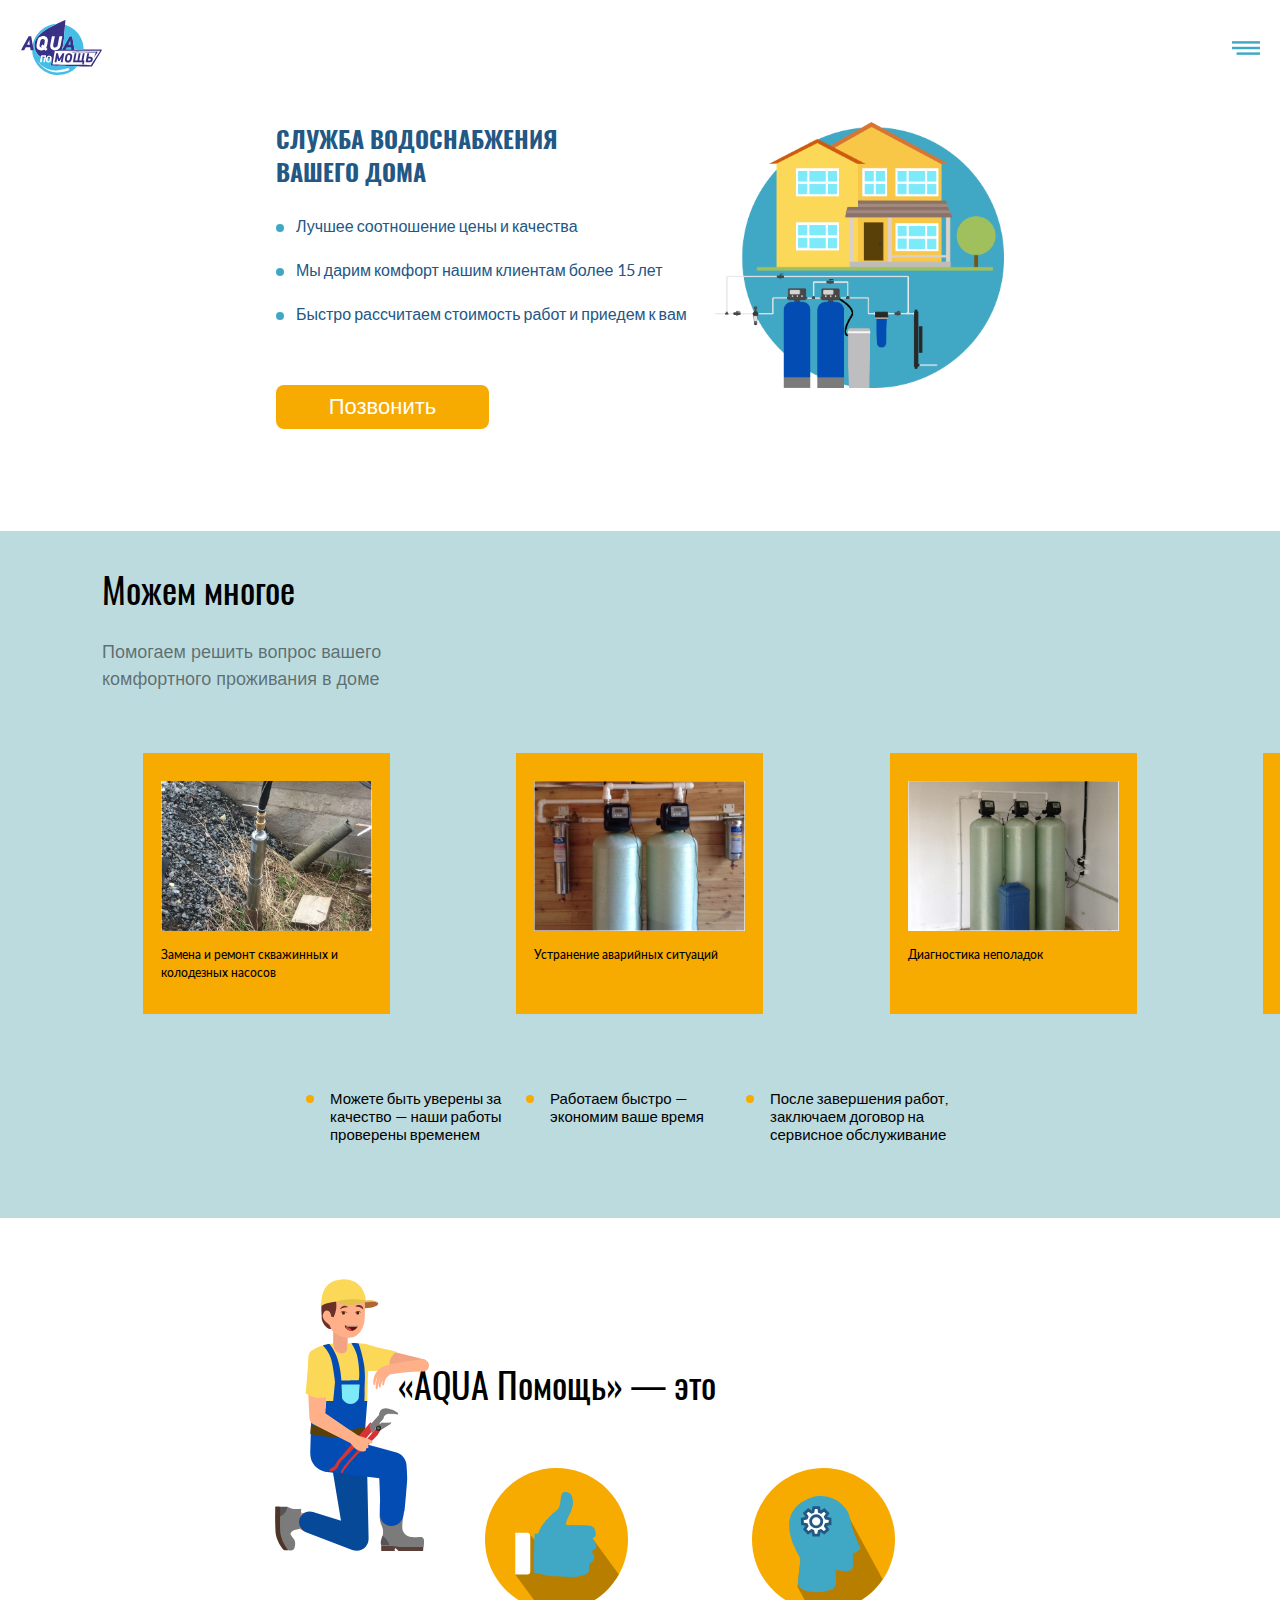
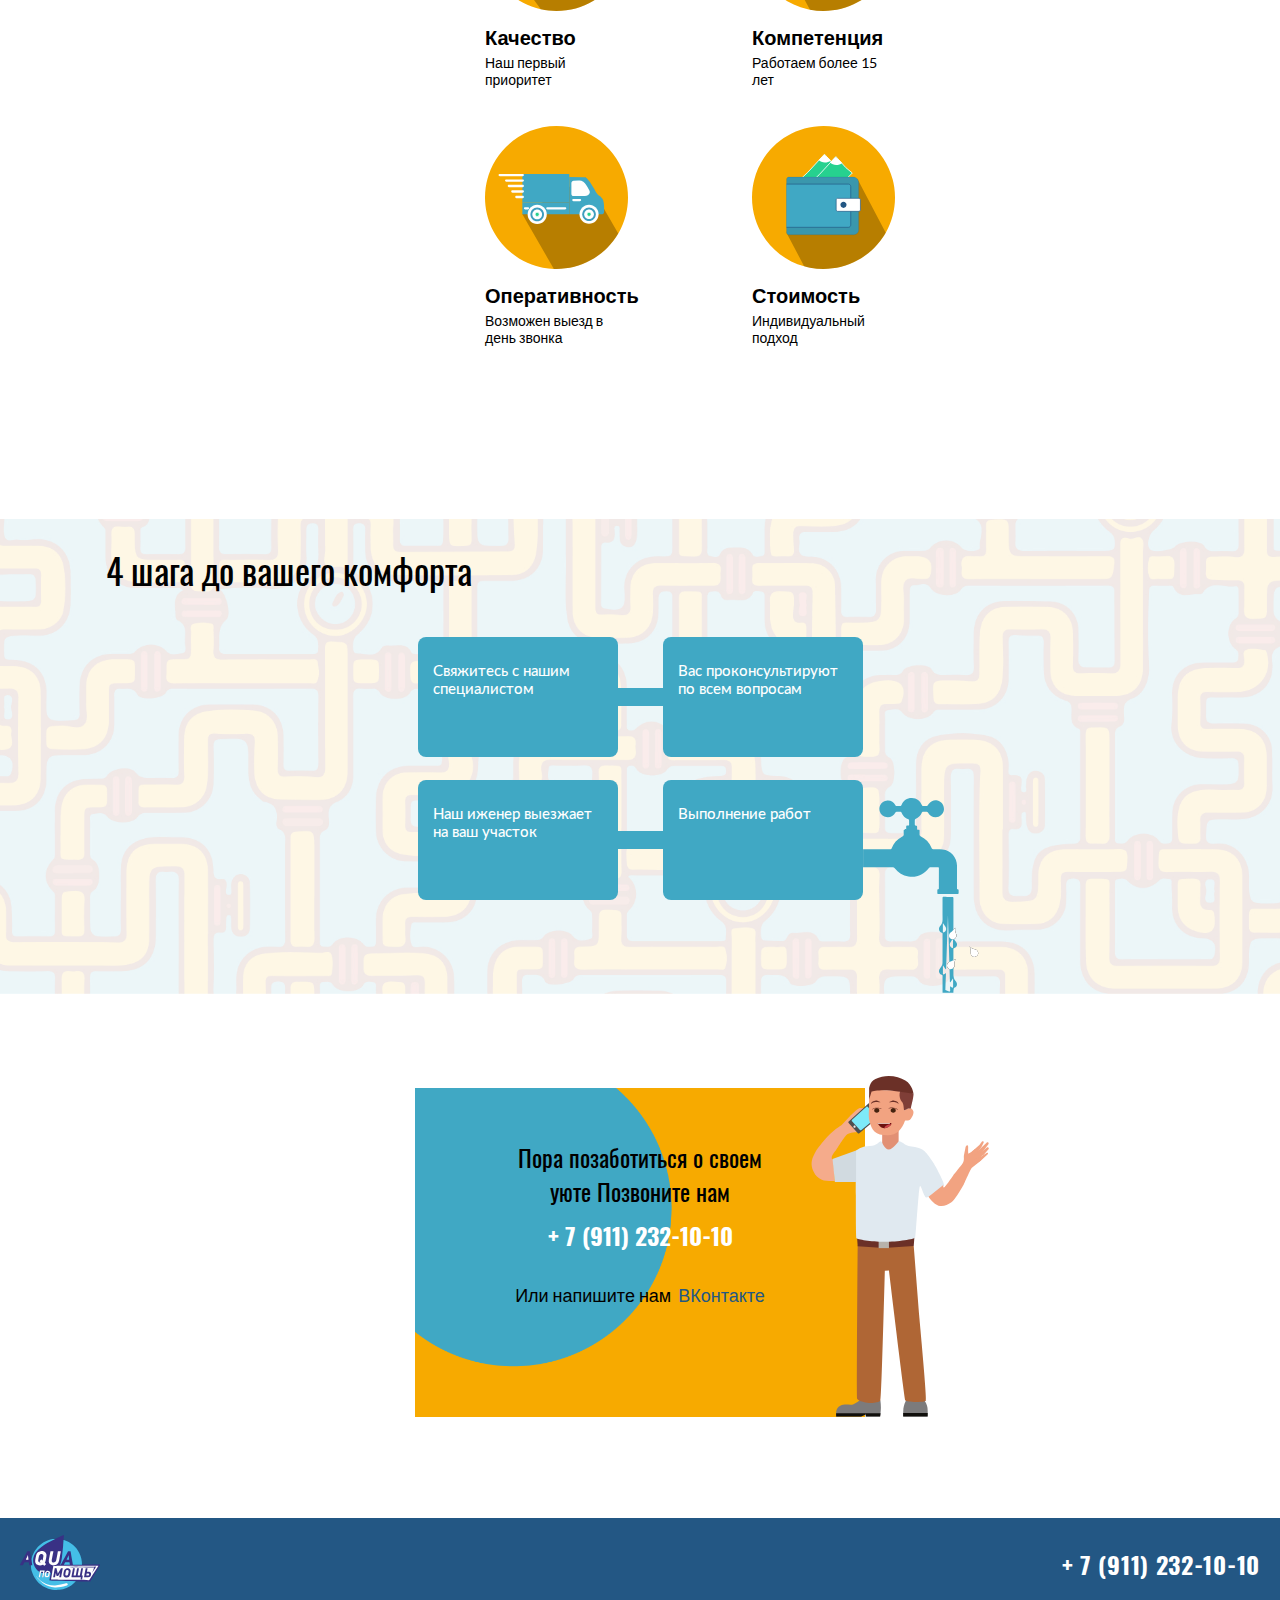
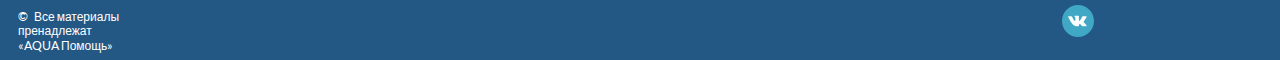
==== index.html @ fd202c30 "fix hover effects, fix js" ====
<!DOCTYPE html>
<html lang="ru">
  <head>
    <meta charset="UTF-8"/>
    <meta content="" name="description"/>
    <meta content="" name="keywords"/>
    <meta http-equiv="X-UA-Compatible" content="ie=edge"/>
    <meta content="telephone=no" name="format-detection"/>
    <meta name="HandheldFriendly" content="true"/>
    <meta name="viewport" content="width=device-width, initial-scale=1.0"/>
    <title>Главная</title>
    <link rel="stylesheet" href="./css/style.min.css"/>
    <link rel="icon" type="image/x-icon" href="favicon.ico"/>
  </head>
  <body class="page">
    <div class="page__wrapper">
      <header class="header">
        <nav class="header_wrapper"><a class="header_phone" href="tel:89112321010">+ 7 (911) 232-10-10</a><img class="header_logo" src="./img/header/logo.svg"/>
          <div class="header_menu js-open-menu"></div>
          <ul class="header_menu_list js-menu-list">
            <li class="header_menu_item"><a href="tel:89112321010">+ 7(911) 232-10-10</a></li>
            <li class="header_menu_item"><a class="js-scroll" href="#advantages">Наши услуги</a></li>
            <li class="header_menu_item"><a class="js-scroll" href="#aquaInfo">Преимущества</a></li>
            <li class="header_menu_item"><a class="js-scroll" href="#algoritm">4 шага до уюта</a></li>
            <li class="header_menu_item vk_sibling"><a class="js-scroll" href="#contacts">Контакты</a></li>
            <li class="header_menu_item"><a href="https://vk.com/id537787785" target="_blank"><img src="./img/header/vk.svg"/></a></li>
          </ul>
        </nav>
      </header>
      <section class="welcome">
        <div class="welcome_wrapper">
          <h1 class="welcome_title">СЛУЖБА ВОДОСНАБЖЕНИЯ вашего ДОМА</h1>
          <ul class="welcome_info_box">
            <li class="welcome_info_item">Лучшее соотношение цены и качества</li>
            <li class="welcome_info_item">Мы дарим комфорт нашим клиентам более 15 лет</li>
            <li class="welcome_info_item">Быстро рассчитаем стоимость работ и приедем к вам</li>
          </ul><img class="welcome_image" src="./img/welcome/kv.png"/><a class="welcome_button" href="tel:89112321010">Позвонить</a>
        </div>
      </section>
      <section class="advantages" id="advantages">
        <div class="advantages_wrapper">
          <h2 class="advantages_title">Можем многое</h2>
          <p class="advantages_title_text">Помогаем решить вопрос вашего комфортного проживания в доме</p>
          <ul class="advantages_slider owl-carousel">
            <li class="advantages_item">
              <div class="advantages_image_box"><img src="./img/advantages/1.jpg"/>
                <p class="advantage_text">Замена и ремонт скважинных и колодезных насосов</p>
              </div>
            </li>
            <li class="advantages_item">
              <div class="advantages_image_box"><img src="./img/advantages/2.jpg"/>
                <p class="advantage_text">Устранение аварийных ситуаций</p>
              </div>
            </li>
            <li class="advantages_item">
              <div class="advantages_image_box"><img src="./img/advantages/3.jpg"/>
                <p class="advantage_text">Диагностика неполадок</p>
              </div>
            </li>
            <li class="advantages_item">
              <div class="advantages_image_box"><img src="./img/advantages/4.jpg"/>
                <p class="advantage_text">Замена насосных станций, гидробаков и мембран</p>
              </div>
            </li>
            <li class="advantages_item">
              <div class="advantages_image_box"><img src="./img/advantages/5.jpg"/>
                <p class="advantage_text">Обслуживание и ремонт фильтрационных систем очистки воды</p>
              </div>
            </li>
            <li class="advantages_item">
              <div class="advantages_image_box"><img src="./img/advantages/6.jpg"/>
                <p class="advantage_text">Замена расходных материалов (картриджей, сменных мешков)</p>
              </div>
            </li>
            <li class="advantages_item">
              <div class="advantages_image_box"><img src="./img/advantages/7.jpg"/>
                <p class="advantage_text">Доставка таблетированной соли и других реагентов</p>
              </div>
            </li>
            <li class="advantages_item">
              <div class="advantages_image_box"><img src="./img/advantages/8.jpg"/>
                <p class="advantage_text">Перезагрузка засыпных фильтров</p>
              </div>
            </li>
            <li class="advantages_item">
              <div class="advantages_image_box"><img src="./img/advantages/9.jpg"/>
                <p class="advantage_text">Разработка, проектирование и монтаж систем водоочистки</p>
              </div>
            </li>
            <li class="advantages_item">
              <div class="advantages_image_box"><img src="./img/advantages/10.jpg"/>
                <p class="advantage_text">Установка и обслуживание бытовых водоочистителей</p>
              </div>
            </li>
            <li class="advantages_item">
              <div class="advantages_image_box"><img src="./img/advantages/11.jpg"/>
                <p class="advantage_text">Анализ воды</p>
              </div>
            </li>
            <li class="advantages_item">
              <div class="advantages_image_box"><img src="./img/advantages/12.jpg"/>
                <p class="advantage_text">Обслуживание системы обратного осмоса (замена мембран)</p>
              </div>
            </li>
            <li class="advantages_item">
              <div class="advantages_image_box"><img src="./img/advantages/13.jpg"/>
                <p class="advantage_text">Профессиональная чистка емкостей для воды</p>
              </div>
            </li>
          </ul>
          <ul class="advantages_bottom_content">
            <li class="advantages_bottom_item">Можете быть уверены за качество&nbsp;— наши работы проверены временем</li>
            <li class="advantages_bottom_item">Работаем быстро — экономим ваше время</li>
            <li class="advantages_bottom_item">После завершения работ, заключаем договор на сервисное обслуживание</li>
          </ul>
        </div>
      </section>
      <section class="aquaInfo" id="aquaInfo">
        <div class="aquaInfo_wrapper">
          <h2 class="auqaInfo_title">«AQUA Помощь» — это</h2>
          <ul class="aquaInfo_list">
            <li class="aquaInfo_list_item"><img src="./img/aquaInfo/1.svg"/>
              <p class="auqaInfo_item_title">Качество</p>
              <p class="auqaInfo_item_text">Наш первый приоритет</p>
            </li>
            <li class="aquaInfo_list_item"><img src="./img/aquaInfo/2.svg"/>
              <p class="auqaInfo_item_title">Компетенция</p>
              <p class="auqaInfo_item_text">Работаем более 15 лет</p>
            </li>
            <li class="aquaInfo_list_item"><img src="./img/aquaInfo/3.svg"/>
              <p class="auqaInfo_item_title">Оперативность</p>
              <p class="auqaInfo_item_text">Возможен выезд в день звонка</p>
            </li>
            <li class="aquaInfo_list_item"><img src="./img/aquaInfo/4.svg"/>
              <p class="auqaInfo_item_title">Стоимость</p>
              <p class="auqaInfo_item_text">Индивидуальный подход</p>
            </li>
          </ul>
        </div>
      </section>
      <section class="algoritm" id="algoritm">
        <div class="algoritm_wrapper">
          <h2 class="algoritm_title">4 шага до вашего комфорта</h2>
          <ul class="algoritm_list owl-carousel">
            <li class="algoritm_item">
              <p>Свяжитесь с нашим специалистом</p>
            </li>
            <li class="algoritm_item">
              <p>Вас проконсультируют по всем вопросам</p>
            </li>
            <li class="algoritm_item">
              <p>Наш иженер выезжает на ваш участок</p>
            </li>
            <li class="algoritm_item">
              <p>Выполнение работ</p>
            </li>
          </ul>
        </div>
      </section>
      <section class="contacts" id="contacts">
        <div class="contacts_wrapper">
          <h2 class="contacts_title">Пора позаботиться о своем уюте Позвоните нам</h2><img class="contacts_human" src="./img/contacts/human.svg"/><a class="contacts_phone" href="tel:89112321010">+ 7 (911) 232-10-10</a>
          <p class="contacts_text">Или напишите нам<a class="contacts_vk_link" href="https://vk.com/id537787785" target="_blank">ВКонтакте</a></p>
        </div>
      </section>
      <footer class="footer">
        <div class="footer_wrapper">
          <div class="footer_left_box"><img class="footer_logo" src="./img/header/logo.svg"/><a class="footer_phone" href="tel:89112321010">+ 7 (911) 232-10-10</a>
            <p class="footer_copyright">Все материалы пренадлежат <br/> «AQUA Помощь»</p>
          </div>
          <div class="footer_right_box"><a class="footer_vk_link" href="https://vk.com/id537787785" target="_blank"></a></div>
        </div>
      </footer>
    </div>
    <div class="beforeBodyEnd" style="display: none">
      <script src="./js/app.min.js"></script>
    </div>
  </body>
</html>
---- css/style.min.css ----
@charset "UTF-8";
/*! normalize-scss | MIT/GPLv2 License | bit.ly/normalize-scss */
@-webkit-keyframes fadeOut{0%{opacity:1}to{opacity:0}}@keyframes fadeOut{0%{opacity:1}to{opacity:0}}html{line-height:1.15;-ms-text-size-adjust:100%;-webkit-text-size-adjust:100%;height:100%;-webkit-box-sizing:border-box;box-sizing:border-box;font-size:10px}body{margin:0}article,aside,details,figcaption,figure,footer,header,main,menu,nav,section{display:block}h1{font-size:2em}figure{margin:1em 40px}hr{-webkit-box-sizing:content-box;box-sizing:content-box;height:0;overflow:visible}code,kbd,pre,samp{font-family:monospace,monospace;font-size:1em}a,mark{color:#000}a{-webkit-text-decoration-skip:objects;font:inherit;border:0;outline:0;-webkit-transition:.3s;-o-transition:.3s;transition:.3s;background-color:transparent}abbr[title]{border-bottom:none;-webkit-text-decoration:underline dotted;text-decoration:underline dotted}b,strong{font-weight:bolder}dfn{font-style:italic}mark{background-color:#ff0}small{font-size:80%}sub,sup{font-size:75%;line-height:0;position:relative;vertical-align:baseline}sub{bottom:-.25em}sup{top:-.5em}audio,canvas,video{display:inline-block}audio:not([controls]){display:none;height:0}img{border-style:none;max-width:100%;height:auto}svg:not(:root){overflow:hidden}button{line-height:1.15}input,optgroup,select,textarea{font-family:sans-serif;font-size:100%;line-height:1.15;margin:0}button,input{overflow:visible}button,select{text-transform:none}[type=reset],[type=submit],button,html [type=button]{-webkit-appearance:button}[type=button]::-moz-focus-inner,[type=reset]::-moz-focus-inner,[type=submit]::-moz-focus-inner,button::-moz-focus-inner{border-style:none;padding:0}[type=button]:-moz-focusring,[type=reset]:-moz-focusring,[type=submit]:-moz-focusring,button:-moz-focusring{outline:1px dotted ButtonText}[type=checkbox],[type=radio]{-webkit-box-sizing:border-box;box-sizing:border-box;padding:0}[type=number]::-webkit-inner-spin-button,[type=number]::-webkit-outer-spin-button{height:auto}[type=search]{-webkit-appearance:textfield;outline-offset:-2px}[type=search]::-webkit-search-cancel-button,[type=search]::-webkit-search-decoration{-webkit-appearance:none}::-webkit-file-upload-button{-webkit-appearance:button;font:inherit}fieldset{padding:.35em .75em .625em}legend{-webkit-box-sizing:border-box;box-sizing:border-box;display:table;max-width:100%;padding:0;color:inherit;white-space:normal}progress{display:inline-block;vertical-align:baseline}textarea{overflow:auto}summary{display:list-item}.owl-carousel .owl-dots.disabled,.owl-carousel .owl-nav.disabled,[hidden],input[type=checkbox],input[type=radio],template{display:none}@font-face{font-family:'lato-reg';src:url(../fonts/lato-regular.woff2) format("woff2");font-weight:400;font-style:normal}@font-face{font-family:'oswald-bold';src:url(../fonts/Oswald-Bold.woff) format("woff");font-weight:400;font-style:normal}@font-face{font-family:'oswald-reg';src:url(../fonts/Oswald-Regular.woff) format("woff");font-weight:400;font-style:normal}@font-face{font-family:'Lato-Medium';src:url(../fonts/Lato-Medium.woff) format("woff");font-weight:600;font-style:normal}*,::after,::before{-webkit-box-sizing:inherit;box-sizing:inherit}.page{height:100%;margin:0;padding:0;font-family:"Open Sans",Helvetica,Arial,sans-serif;font-size:14px;line-height:1.2;-webkit-font-smoothing:antialiased;-moz-osx-font-smoothing:grayscale}.page__wrapper{min-height:100vh;overflow-x:hidden;min-width:320px}li,ul{list-style:none}button,h1,h2,h3,h4,h5,h6,li,p,ul{margin:0;padding:0}button{font:inherit;color:#000;border:0;outline:0;cursor:pointer;background:0 0;-webkit-transition:.3s;-o-transition:.3s;transition:.3s}input[type=checkbox]+i{display:inline-block;vertical-align:top;position:relative;width:21px;height:20px;background-color:#000}input[type=checkbox]:checked+i::after{content:"";display:block;width:9px;height:6px;position:absolute;top:6px;left:6px;border-left:2px solid #fff;border-bottom:2px solid #fff;-webkit-transform:rotate(-45deg);-ms-transform:rotate(-45deg);transform:rotate(-45deg)}input[type=radio]+i{display:inline-block;vertical-align:top;position:relative;width:21px;height:21px;background-color:#fff;-webkit-border-radius:50%;border-radius:50%}input[type=radio]:checked+i::after{content:"";display:block;width:9px;height:9px;position:absolute;top:6px;left:6px;background-color:#000;-webkit-border-radius:50%;border-radius:50%}.owl-carousel,.owl-carousel .owl-item{-webkit-tap-highlight-color:transparent;position:relative}.owl-carousel{display:none;width:100%;z-index:1}.owl-carousel .owl-stage{position:relative;-ms-touch-action:pan-Y;touch-action:manipulation;-moz-backface-visibility:hidden}.owl-carousel .owl-stage:after{content:".";display:block;clear:both;visibility:hidden;line-height:0;height:0}.owl-carousel .owl-stage-outer{position:relative;overflow:hidden;-webkit-transform:translate3d(0,0,0)}.owl-carousel .owl-item,.owl-carousel .owl-wrapper{-moz-backface-visibility:hidden;-ms-backface-visibility:hidden;-webkit-transform:translate3d(0,0,0);-moz-transform:translate3d(0,0,0);-ms-transform:translate3d(0,0,0)}.owl-carousel .owl-wrapper{-webkit-backface-visibility:hidden}.owl-carousel .owl-item{min-height:1px;float:left;-webkit-backface-visibility:hidden;-webkit-touch-callout:none}.owl-carousel .owl-item img{display:block;width:100%}.no-js .owl-carousel,.owl-carousel.owl-loaded{display:block}.owl-carousel .owl-dot,.owl-carousel .owl-nav .owl-next,.owl-carousel .owl-nav .owl-prev{cursor:pointer;-webkit-user-select:none;-moz-user-select:none;-ms-user-select:none;user-select:none}.owl-carousel .owl-nav button.owl-next,.owl-carousel .owl-nav button.owl-prev,.owl-carousel button.owl-dot{background:0 0;color:inherit;border:0;padding:0!important;font:inherit}.owl-carousel.owl-loading{opacity:0;display:block}.owl-carousel.owl-hidden{opacity:0}.owl-carousel.owl-refresh .owl-item{visibility:hidden}.owl-carousel.owl-drag .owl-item{-ms-touch-action:pan-y;touch-action:pan-y;-webkit-user-select:none;-moz-user-select:none;-ms-user-select:none;user-select:none}.owl-carousel.owl-grab{cursor:move;cursor:-webkit-grab;cursor:grab}.owl-carousel.owl-rtl{direction:rtl}.owl-carousel.owl-rtl .owl-item{float:right}.owl-carousel .animated{-webkit-animation-duration:1s;animation-duration:1s;-webkit-animation-fill-mode:both;animation-fill-mode:both}.owl-carousel .owl-animated-in{z-index:0}.owl-carousel .owl-animated-out{z-index:1}.owl-carousel .fadeOut{-webkit-animation-name:fadeOut;animation-name:fadeOut}.owl-height{-webkit-transition:height .5s ease-in-out;-o-transition:height .5s ease-in-out;transition:height .5s ease-in-out}.owl-carousel .owl-item .owl-lazy{opacity:0;-webkit-transition:opacity .4s ease;-o-transition:opacity .4s ease;transition:opacity .4s ease}.owl-carousel .owl-item .owl-lazy:not([src]),.owl-carousel .owl-item .owl-lazy[src^=""]{max-height:0}.owl-carousel .owl-item img.owl-lazy{-webkit-transform-style:preserve-3d;transform-style:preserve-3d}.owl-carousel .owl-video-wrapper{position:relative;height:100%;background:#000}.owl-carousel .owl-video-play-icon{position:absolute;height:80px;width:80px;left:50%;top:50%;margin-left:-40px;margin-top:-40px;background:url(owl.video.play.png) no-repeat;cursor:pointer;z-index:1;-webkit-backface-visibility:hidden;-webkit-transition:-webkit-transform .1s ease;-o-transition:transform .1s ease;transition:transform .1s ease;transition:transform .1s ease,-webkit-transform .1s ease}.owl-carousel .owl-video-play-icon:hover{-ms-transform:scale(1.3,1.3);-webkit-transform:scale(1.3,1.3);transform:scale(1.3,1.3)}.owl-carousel .owl-video-playing .owl-video-play-icon,.owl-carousel .owl-video-playing .owl-video-tn{display:none}.owl-carousel .owl-video-tn{opacity:0;height:100%;background-position:center center;background-repeat:no-repeat;-webkit-background-size:contain;background-size:contain;-webkit-transition:opacity .4s ease;-o-transition:opacity .4s ease;transition:opacity .4s ease}.owl-carousel .owl-video-frame{position:relative;z-index:1;height:100%;width:100%}.container{display:block;position:relative;margin:0 auto;width:320px}@media (min-width:375px){.container{width:375px}}@media (min-width:768px){.container{width:768px}}@media (min-width:1260px){.container{width:1260px}}.advantages{display:block;padding-top:41px;margin-bottom:120px}@media (min-width:768px){.advantages{background:#bcdbdf;margin-bottom:0}}@media (min-width:1366px){.advantages{height:1301px;margin-bottom:200px}}@media (min-width:1920px){.advantages{height:1960px;margin-bottom:390px}}@media (min-width:768px){.advantages_slider{margin-bottom:60px}}@media (min-width:1366px){.advantages_slider{display:-webkit-box!important;display:-webkit-flex!important;display:-ms-flexbox!important;display:flex!important;-webkit-box-orient:horizontal;-webkit-box-direction:normal;-webkit-flex-flow:row wrap;-ms-flex-flow:row wrap;flex-flow:row wrap;-webkit-box-pack:start;-webkit-justify-content:flex-start;-ms-flex-pack:start;justify-content:flex-start;-webkit-box-align:start;-webkit-align-items:flex-start;-ms-flex-align:start;align-items:flex-start;width:881px;margin-left:auto;margin-top:-270px}}@media (min-width:1920px){.advantages_slider{width:1262px;margin-top:-370px}}.advantages_wrapper{width:100%;margin:0 auto;position:relative}@media (min-width:768px){.advantages_wrapper{width:100%}}@media (min-width:1366px){.advantages_wrapper{width:1287px}}@media (min-width:1920px){.advantages_wrapper{width:1776px}}.advantages_title{display:block;width:280px;font-size:22px;line-height:33px;font-family:"oswald-reg",Helvetica,Arial,sans-serif;font-weight:400;margin:0 auto 34px}@media (min-width:768px){.advantages_title{font-size:36px;margin-right:auto;margin-left:102px}}@media (min-width:1366px){.advantages_title{margin-left:40px;font-size:36px;line-height:53px;margin-bottom:15px}}@media (min-width:1920px){.advantages_title{font-size:64px;line-height:95px;width:auto;margin-bottom:19px}}.advantages_title_text{display:none}@media (min-width:768px){.advantages_title_text{display:block;color:rgba(0,0,0,.5);width:295px;margin-left:102px;font-size:18px;line-height:27px;margin-bottom:60px}}@media (min-width:1366px){.advantages_title_text{margin-left:40px}}@media (min-width:1920px){.advantages_title_text{font-size:24px;line-height:34px}}.advantages_item{width:247px;height:261px;-webkit-box-sizing:border-box;box-sizing:border-box;margin:0 auto;background:#f7aa00}@media (min-width:1366px){.advantages_item{margin-bottom:60px}}@media (min-width:1920px){.advantages_item{width:372px;height:392px;margin-bottom:90px}}.advantages_image_box{padding-left:18px;padding-right:18px;padding-top:28px}.advantages_image_box img{display:block;width:211px;height:150px;margin:0 auto 15px}@media (min-width:1920px){.advantages_image_box{padding:41px 27px}.advantages_image_box img{width:317px;height:226px}}.advantage_text{font-family:"Lato-Medium",Helvetica,Arial,sans-serif;font-weight:500;font-size:12px;line-height:18px}@media (min-width:1366px){.advantage_text{font-size:15px}}@media (min-width:1920px){.advantage_text{font-size:20px;line-height:28px}}.advantages_bottom_content{display:none}@media (min-width:768px){.advantages_bottom_content{display:-webkit-box;display:-webkit-flex;display:-ms-flexbox;display:flex;-webkit-box-align:start;-webkit-align-items:flex-start;-ms-flex-align:start;align-items:flex-start;-webkit-box-pack:center;-webkit-justify-content:center;-ms-flex-pack:center;justify-content:center;width:640px;margin:0 auto;padding-bottom:74px}}@media (min-width:1366px){.advantages_bottom_content{-webkit-box-orient:vertical;-webkit-box-direction:normal;-webkit-flex-direction:column;-ms-flex-direction:column;flex-direction:column;-webkit-box-align:start;-webkit-align-items:flex-start;-ms-flex-align:start;align-items:flex-start;position:absolute;top:261px;left:66px;width:300px}}@media (min-width:1920px){.advantages_bottom_content{top:397px}}@media (min-width:768px){.advantages_bottom_item{width:180px;margin-right:40px;font-family:"lato-reg",Helvetica,Arial,sans-serif;font-size:15px;position:relative}.advantages_bottom_item:last-child{margin-right:0}.advantages_bottom_item:before{content:'';position:absolute;left:-24px;top:5px;width:8px;height:8px;background:#f7aa00;-webkit-border-radius:50%;border-radius:50%}}@media (min-width:1366px){.advantages_bottom_item{font-size:18px;line-height:27px;width:100%;margin-bottom:70px}}@media (min-width:1920px){.advantages_bottom_item{font-size:24px;line-height:28px}.advantages_bottom_item:before{width:12px;height:12px;margin-right:20px}}.aquaInfo{display:block}.aquaInfo_wrapper{width:280px;margin:0 auto;position:relative;padding-bottom:61px}@media (min-width:768px){.aquaInfo_wrapper{width:768px;padding-top:139px}}@media (min-width:1366px){.aquaInfo_wrapper{width:100%;margin:0 auto;display:-webkit-box;display:-webkit-flex;display:-ms-flexbox;display:flex;-webkit-box-orient:vertical;-webkit-box-direction:normal;-webkit-flex-direction:column;-ms-flex-direction:column;flex-direction:column;-webkit-box-align:start;-webkit-align-items:flex-start;-ms-flex-align:start;align-items:flex-start;padding-bottom:129px}}.auqaInfo_title{font-family:"oswald-reg",Helvetica,Arial,sans-serif;font-size:22px;line-height:33px;font-weight:400;position:relative;padding-left:69px;margin-bottom:140px}.auqaInfo_title:after{content:'';position:absolute;left:0;top:-49px;width:95px;height:167px;background:url(../img/header/dude.svg) no-repeat center;-webkit-background-size:contain;background-size:contain;-webkit-transform:rotateY(180deg);transform:rotateY(180deg)}@media (min-width:768px){.auqaInfo_title{font-size:36px;line-height:53px;padding-left:142px;margin-bottom:58px}.auqaInfo_title:after{width:155px;height:273px;left:19px;top:-78px}}@media (min-width:1366px){.auqaInfo_title{padding-left:219px}.auqaInfo_title:after{width:224px;height:396px;left:32px;top:-119px}}@media (min-width:1920px){.auqaInfo_title{font-size:64px;line-height:95px;padding-left:368px}.auqaInfo_title:after{width:388px;height:685px;left:40px;top:-207px}}.aquaInfo_list{display:-webkit-box;display:-webkit-flex;display:-ms-flexbox;display:flex;-webkit-box-orient:horizontal;-webkit-box-direction:normal;-webkit-flex-direction:row;-ms-flex-direction:row;flex-direction:row;-webkit-flex-wrap:wrap;-ms-flex-wrap:wrap;flex-wrap:wrap;-webkit-box-pack:justify;-webkit-justify-content:space-between;-ms-flex-pack:justify;justify-content:space-between;width:224px;margin:0 auto}@media (min-width:768px){.aquaInfo_list{width:410px;margin-left:229px;margin-bottom:111px}}@media (min-width:1366px){.aquaInfo_list{width:907px;margin-left:400px;margin-right:auto;margin-bottom:0}}@media (min-width:1920px){.aquaInfo_list{width:1302px;margin-left:532px;-webkit-box-pack:start;-webkit-justify-content:flex-start;-ms-flex-pack:start;justify-content:flex-start}}.aquaInfo_list_item{width:91px;text-align:left}.aquaInfo_list_item:first-child{margin-bottom:37px}.aquaInfo_list_item img{margin-bottom:6px;width:100%}@media (min-width:768px){.aquaInfo_list_item{width:143px}.aquaInfo_list_item:first-child{margin-right:117px}}@media (min-width:1366px){.aquaInfo_list_item{display:-webkit-box;display:-webkit-flex;display:-ms-flexbox;display:flex;-webkit-box-orient:vertical;-webkit-box-direction:normal;-webkit-flex-direction:column;-ms-flex-direction:column;flex-direction:column;-webkit-box-align:center;-webkit-align-items:center;-ms-flex-align:center;align-items:center;text-align:center}.aquaInfo_list_item:first-child{margin-right:0}}@media (min-width:1920px){.aquaInfo_list_item{width:208px;margin-right:144px}.aquaInfo_list_item:first-child{margin-right:144px}.aquaInfo_list_item:last-child{margin-right:0}.aquaInfo_list_item img{width:204px;margin-bottom:41px}}.auqaInfo_item_title{font-family:"lato-reg",Helvetica,Arial,sans-serif;font-weight:700;font-size:14px;line-height:34px}@media (min-width:768px){.auqaInfo_item_title{font-size:20px}}@media (min-width:1366px){.auqaInfo_item_title{font-size:22px;line-height:34px}}@media (min-width:1920px){.auqaInfo_item_title{font-size:36px;line-height:34px;margin-bottom:24px}}.auqaInfo_item_text{font-family:"lato-reg",Helvetica,Arial,sans-serif;font-size:12px;line-height:18px;font-weight:400}@media (min-width:768px){.auqaInfo_item_text{font-size:14px;line-height:17px}}@media (min-width:1366px){.auqaInfo_item_text{font-size:18px;line-height:27px}}@media (min-width:1920px){.auqaInfo_item_text{font-size:24px;line-height:34px}}.algoritm{display:block;background:url(../img/algoritm/bg.jpg) no-repeat center;-webkit-background-size:cover;background-size:cover}.algoritm_wrapper{width:100%;margin:0 auto;padding-bottom:72px}@media (min-width:768px){.algoritm_wrapper{padding-bottom:94px}}@media (min-width:1366px){.algoritm_wrapper{padding-bottom:171px;padding-top:49px}}@media (min-width:1920px){.algoritm_wrapper{padding-top:28px;padding-bottom:200px}}.algoritm_title{width:280px;font-family:"oswald-reg",Helvetica,Arial,sans-serif;font-weight:400;font-size:22px;line-height:33px;padding-top:10px;margin:0 auto 37px}@media (min-width:768px){.algoritm_title{margin-left:106px;font-size:36px;line-height:53px;width:auto;padding-top:24px;margin-bottom:41px}}@media (min-width:1366px){.algoritm_title{margin-left:42px;font-size:36px;line-height:53px;margin-bottom:65px}}@media (min-width:1920px){.algoritm_title{font-size:64px;line-height:95px;padding-top:0;margin-bottom:153px;margin-left:78px}}@media (min-width:768px){.algoritm_list{display:-webkit-box!important;display:-webkit-flex!important;display:-ms-flexbox!important;display:flex!important;-webkit-box-orient:horizontal;-webkit-box-direction:normal;-webkit-flex-flow:row wrap;-ms-flex-flow:row wrap;flex-flow:row wrap;-webkit-box-pack:center;-webkit-justify-content:center;-ms-flex-pack:center;justify-content:center;width:480px;margin:0 auto}}@media (min-width:1366px){.algoritm_list{width:1266px;-webkit-box-pack:start;-webkit-justify-content:flex-start;-ms-flex-pack:start;justify-content:flex-start}}@media (min-width:1920px){.algoritm_list{width:1628px;margin-left:78px}}.algoritm_item{width:162px;height:94px;background:#40a8c4;-webkit-border-radius:8px;border-radius:8px}.algoritm_item p{color:#fff;font-size:12px;line-height:18px;font-family:"Lato-Medium",Helvetica,Arial,sans-serif;padding:26px 15px 0}@media (min-width:768px){.algoritm_item{width:200px;height:120px;margin-right:45px;margin-bottom:23px;position:relative}.algoritm_item:first-child:before{content:'';position:absolute;width:50px;height:18px;background:#40a8c4;right:-50px;top:50%;-webkit-transform:translateY(-50%);-ms-transform:translateY(-50%);transform:translateY(-50%)}.algoritm_item:nth-child(3){margin-bottom:0}.algoritm_item:nth-child(3):before{content:'';position:absolute;width:50px;height:18px;background:#40a8c4;right:-50px;top:50%;-webkit-transform:translateY(-50%);-ms-transform:translateY(-50%);transform:translateY(-50%)}.algoritm_item:last-child{margin-right:0;margin-bottom:0}.algoritm_item:last-child:after{content:'';position:absolute;width:116px;height:196px;right:-116px;top:96%;-webkit-transform:translateY(-50%);-ms-transform:translateY(-50%);transform:translateY(-50%);background:url(../img/algoritm/krane.svg) no-repeat center;-webkit-background-size:contain;background-size:contain}.algoritm_item:nth-child(2){margin-right:0}.algoritm_item p{font-size:15px}}@media (min-width:1366px){.algoritm_item{width:220px;height:154px;display:-webkit-box;display:-webkit-flex;display:-ms-flexbox;display:flex;-webkit-box-align:center;-webkit-align-items:center;-ms-flex-align:center;align-items:center;-webkit-box-pack:center;-webkit-justify-content:center;-ms-flex-pack:center;justify-content:center;margin-right:90px}.algoritm_item p{font-size:18px;line-height:19px;padding-top:0}}@media (min-width:1920px){.algoritm_item{font-size:20px;line-height:24px}}@media (min-width:1366px){.algoritm_list .algoritm_item{margin-right:90px;margin-bottom:0}.algoritm_list .algoritm_item:not(:last-child):before{width:90px;right:-90px;content:'';position:absolute;height:18px;background:#40a8c4;top:50%;-webkit-transform:translateY(-50%);-ms-transform:translateY(-50%);transform:translateY(-50%)}.algoritm_list .algoritm_item:after{top:72%}}@media (min-width:1920px){.algoritm_list .algoritm_item{margin-right:180px;width:271px;height:154px}.algoritm_list .algoritm_item:last-child{margin-right:0}.algoritm_list .algoritm_item:not(:last-child):before{width:184px;left:270px}}.contacts{display:block;padding:23px 11px 35px;background:#fff}@media (min-width:768px){.contacts{padding-top:94px;padding-bottom:101px}}@media (min-width:1366px){.contacts{padding-top:134px;padding-bottom:215px}}.contacts_wrapper{width:297px;height:217px;margin:0 auto;background:url(../img/contacts/bg.png) #f7aa00 no-repeat center;-webkit-background-size:cover;background-size:cover;position:relative}@media (min-width:768px){.contacts_wrapper{width:450px;height:329px;display:-webkit-box;display:-webkit-flex;display:-ms-flexbox;display:flex;-webkit-box-orient:vertical;-webkit-box-direction:normal;-webkit-flex-direction:column;-ms-flex-direction:column;flex-direction:column;-webkit-box-align:center;-webkit-align-items:center;-ms-flex-align:center;align-items:center}}@media (min-width:1366px){.contacts_wrapper{width:822px;height:600px}}.contacts_title{font-size:16px;color:#000;font-family:"oswald-reg",Helvetica,Arial,sans-serif;font-weight:400;text-align:center;width:194px;margin-left:90px;padding-top:16px;margin-bottom:17px}@media (min-width:768px){.contacts_title{font-size:24px;line-height:143.75%;width:290px;padding-top:52px;margin:0 0 8px}}@media (min-width:1366px){.contacts_title{font-size:48px;line-height:69px;width:580px;margin-bottom:24px}}.contacts_human{position:absolute;top:3px;left:17px}@media (min-width:768px){.contacts_human{width:180px;height:345px;left:395px;top:auto;bottom:-2px}}@media (min-width:1366px){.contacts_human{width:258px;height:500px;left:743px;bottom:-6px}}.contacts_phone{display:inline-block;margin-left:109px;font-family:"oswald-bold",Helvetica,Arial,sans-serif;font-size:22px;line-height:33px;text-transform:uppercase;color:#fff;text-decoration:none;margin-bottom:32px}@media (min-width:768px){.contacts_phone{margin-left:0;font-size:24px;line-height:36px}}@media (min-width:1366px){.contacts_phone{font-size:36px;line-height:53px;margin-bottom:82px}}.contacts_text{font-family:"lato-reg",Helvetica,Arial,sans-serif;font-size:12px;line-height:14px;margin-left:109px}@media (min-width:768px){.contacts_text{margin-left:0;font-size:18px;line-height:22px}}@media (min-width:1366px){.contacts_text{font-size:24px;line-height:29px}}.contacts_vk_link{margin-left:7px;color:#235784;text-decoration:none}.header{display:block;padding-top:20px;position:relative}@media (min-width:1366px){.header{padding-top:46px}}@media (min-width:1920px){.header{padding-top:64px}}.header_wrapper{width:100%;padding-left:20px;padding-right:20px;display:-webkit-box;display:-webkit-flex;display:-ms-flexbox;display:flex;-webkit-box-pack:justify;-webkit-justify-content:space-between;-ms-flex-pack:justify;justify-content:space-between;-webkit-box-align:center;-webkit-align-items:center;-ms-flex-align:center;align-items:center;margin:0 auto 47px}@media (min-width:1366px){.header_wrapper{margin-bottom:74px}}@media (min-width:1920px){.header_wrapper{margin-bottom:100px;-webkit-box-align:start;-webkit-align-items:flex-start;-ms-flex-align:start;align-items:flex-start;width:1774px;padding-left:0;padding-right:0}}.header_logo{width:82.5px;height:55px}@media (min-width:1366px){.header_logo{width:213px;height:142px}}@media (min-width:1920px){.header_logo{width:423px;height:290px}}.header_menu{width:28px;height:16px;background:url(../img/header/burger.svg) no-repeat center;cursor:pointer;z-index:1000;-webkit-transition:all .2s ease;-o-transition:all .2s ease;transition:all .2s ease}.header_menu,.header_menu.active,.header_menu_list:after{-webkit-background-size:contain;background-size:contain}.header_menu.active{background:url(../img/header/cross.svg) no-repeat center;width:22px;height:22px}@media (min-width:1366px){.header_menu{width:59px;height:28px;position:fixed;top:50px;right:20px}.header_menu.active{width:34px;height:34px}}@media (min-width:1920px){.header_menu{top:55px;width:80px;height:39px}.header_menu.active{width:44px;height:44px}}.header_menu_list{position:absolute;top:112px;left:0;background:#fff;width:100%;z-index:-10;margin-top:-500px;-webkit-transition:all .3s ease;-o-transition:all .3s ease;transition:all .3s ease;-webkit-box-shadow:0 30px 20px rgba(0,0,0,.2);box-shadow:0 30px 20px rgba(0,0,0,.2);opacity:0}.header_menu_list:after{content:'';position:absolute;right:16px;top:-20px;width:94px;height:167px;background:url(../img/header/dude.svg) no-repeat center}.header_menu_list.active{z-index:50;margin-top:0;opacity:1}@media (min-width:768px){.header_menu_list{text-align:center}}@media (min-width:1366px){.header_menu_list{display:-webkit-box;display:-webkit-flex;display:-ms-flexbox;display:flex;-webkit-box-pack:center;-webkit-justify-content:center;-ms-flex-pack:center;justify-content:center;padding-top:50px}.header_menu_list.active{position:fixed;top:0;left:0}.header_menu_list:after{left:50%;-webkit-transform:translateX(-537%) rotateY(180deg);transform:translateX(-537%) rotateY(180deg);top:4px;right:auto}}@media (min-width:1920px){.header_menu_list.active{padding-bottom:40px}.header_menu_list:after{-webkit-transform:translateX(-686%) rotateY(180deg);transform:translateX(-686%) rotateY(180deg)}}.header_menu_item{padding-left:16px;padding-right:16px;font-family:"oswald-reg",Helvetica,Arial,sans-serif;font-size:22px;line-height:33px;margin-bottom:30px}.header_menu_item:first-child{font-family:"oswald-bold",Helvetica,Arial,sans-serif;text-transform:uppercase;font-size:22px;line-height:33px;margin-bottom:51px;letter-spacing:2px;position:relative}.header_menu_item:first-child:after{content:'';width:100%;height:6px;background:#235784;position:absolute;left:0;top:34px}.header_menu_item:first-child a{text-decoration:none;color:#235784}.header_menu_item a{text-decoration:none;-webkit-transition:all .3s ease;-o-transition:all .3s ease;transition:all .3s ease}.header_menu_item a:active,.header_menu_item a:focus,.header_menu_item a:hover{color:#ff5722}@media (min-width:1366px){.header_menu_item{margin-bottom:0}.header_menu_item:after{display:none}.header_menu_item:first-child{margin-bottom:0}.header_menu_item:last-child{width:80px;height:80px;margin-bottom:0}}@media (min-width:1920px){.header_menu_item{font-size:33px;line-height:normal}.header_menu_item:first-child{font-size:33px;line-height:normal}.header_menu_item:last-child{padding:0;width:60px;height:60px;margin-left:50px}.header_menu_item:last-child a,.header_menu_item:last-child img{width:100%;height:100%}}.vk_sibling{margin-bottom:50px}@media (min-width:1366px){.vk_sibling{margin:0}}.header_phone{display:none;-webkit-transition:all .3s ease;-o-transition:all .3s ease;transition:all .3s ease}@media (min-width:1366px){.header_phone{display:block;position:absolute;top:37px;left:50%;-webkit-transform:translateX(103%);-ms-transform:translateX(103%);transform:translateX(103%);color:#235784;font-size:36px;line-height:53px;font-family:"oswald-bold",Helvetica,Arial,sans-serif;text-decoration:none}}@media (min-width:1920px){.header_phone{font-size:48px;line-height:71px}}.footer{display:block;background:#235784}.footer_copyright{display:inline-block;vertical-align:middle;color:#fff;font-size:12px;font-family:"lato-reg",Helvetica,Arial,sans-serif}.footer_copyright:before{content:'©';width:7px;height:12px;margin-right:6px}@media (min-width:1366px){.footer_copyright{font-weight:300;font-size:12px;line-height:14px}.footer_copyright br{display:none}}@media (min-width:1920px){.footer_copyright{font-size:14px}}.footer_wrapper{padding:17px 18px 7px;display:-webkit-box;display:-webkit-flex;display:-ms-flexbox;display:flex;-webkit-box-pack:justify;-webkit-justify-content:space-between;-ms-flex-pack:justify;justify-content:space-between;-webkit-box-align:start;-webkit-align-items:flex-start;-ms-flex-align:start;align-items:flex-start;position:relative}@media (min-width:1920px){.footer_wrapper{width:1783px;margin:0 auto}}.footer_left_box{display:-webkit-box;display:-webkit-flex;display:-ms-flexbox;display:flex;-webkit-box-orient:vertical;-webkit-box-direction:normal;-webkit-flex-direction:column;-ms-flex-direction:column;flex-direction:column;-webkit-box-align:start;-webkit-align-items:flex-start;-ms-flex-align:start;align-items:flex-start;width:140px}@media (min-width:1366px){.footer_left_box{width:216px;padding-bottom:21px;padding-top:36px}}@media (min-width:768px){.footer_right_box{width:200px;margin-top:70px}}@media (min-width:1366px){.footer_right_box{width:293px;margin-top:120px}}.footer_phone{margin-bottom:26px;text-transform:uppercase;font-size:14px;line-height:21px;font-family:"oswald-bold",Helvetica,Arial,sans-serif;text-decoration:none;color:#fff;letter-spacing:.7px}@media (min-width:768px){.footer_phone{position:absolute;right:20px;top:28px;font-size:24px;line-height:36px}}@media (min-width:1366px){.footer_phone{font-size:36px;line-height:53px;top:55px}}.footer_logo{display:none}@media (min-width:768px){.footer_logo{display:block;width:84px;height:55px;margin-bottom:20px}}@media (min-width:1366px){.footer_logo{width:160px;height:105px;margin-bottom:12px}}.footer_vk_link{display:inline-block;width:32px;height:32px;background:url(../img/header/vk.svg) no-repeat center;-webkit-background-size:contain;background-size:contain}@media (min-width:1366px){.footer_vk_link{width:58px;height:58px}}.welcome{display:block;width:280px;margin:0 auto}@media (min-width:768px){.welcome{width:728px}}@media (min-width:1366px){.welcome{width:1280px;padding-bottom:372px}}@media (min-width:1920px){.welcome{width:1780px}}.welcome_wrapper{display:-webkit-box;display:-webkit-flex;display:-ms-flexbox;display:flex;-webkit-box-orient:vertical;-webkit-box-direction:normal;-webkit-flex-direction:column;-ms-flex-direction:column;flex-direction:column;-webkit-box-align:center;-webkit-align-items:center;-ms-flex-align:center;align-items:center;-webkit-box-pack:center;-webkit-justify-content:center;-ms-flex-pack:center;justify-content:center}@media (min-width:768px){.welcome_wrapper{-webkit-box-align:start;-webkit-align-items:flex-start;-ms-flex-align:start;align-items:flex-start;position:relative}}.welcome_info_box{display:none}@media (min-width:768px){.welcome_info_box{display:-webkit-box;display:-webkit-flex;display:-ms-flexbox;display:flex;-webkit-box-orient:vertical;-webkit-box-direction:normal;-webkit-flex-direction:column;-ms-flex-direction:column;flex-direction:column}}.welcome_title{font-family:"oswald-bold",Helvetica,Arial,sans-serif;font-size:22px;line-height:33px;text-transform:uppercase;margin-bottom:47px;color:#235784;width:100%}@media (min-width:768px){.welcome_title{margin-bottom:29px;font-size:24px;width:293px}}@media (min-width:1366px){.welcome_title{font-size:48px;line-height:72px;width:575px;margin-bottom:29px}}@media (min-width:1920px){.welcome_title{font-size:72px;line-height:108px;width:857px;margin-bottom:47px}}.welcome_info_item{font-family:"lato-reg",Helvetica,Arial,sans-serif;font-size:16px}@media (min-width:768px){.welcome_info_item{margin-bottom:25px;position:relative;color:#235784}.welcome_info_item:before{content:'';display:inline-block;vertical-align:middle;margin-right:12px;background:#40a8c4;width:8px;height:8px;-webkit-border-radius:50%;border-radius:50%}.welcome_info_item:last-child{margin-bottom:60px}}@media (min-width:1366px){.welcome_info_item{font-size:20px;line-height:24px}}@media (min-width:1920px){.welcome_info_item{font-size:24px;line-height:29px;margin-bottom:27px}.welcome_info_item:before{width:12px;height:12px;margin-right:20px}}.welcome_image{width:231px;height:211px;margin-right:15px;margin-bottom:57px}@media (min-width:768px){.welcome_image{position:absolute;margin:0;width:289px;height:266px;top:0;right:0}}@media (min-width:1366px){.welcome_image{width:502px;height:476px;top:-90px}}@media (min-width:1920px){.welcome_image{width:819px;height:757px;top:-210px}}.welcome_button{display:-webkit-box;display:-webkit-flex;display:-ms-flexbox;display:flex;-webkit-box-align:center;-webkit-align-items:center;-ms-flex-align:center;align-items:center;-webkit-box-pack:center;-webkit-justify-content:center;-ms-flex-pack:center;justify-content:center;width:213px;height:44px;background:#f7aa00;-webkit-border-radius:8px;border-radius:8px;font-family:"lato-reg",Helvetica,Arial,sans-serif;font-size:20px;line-height:33px;text-decoration:none;color:#fff}@media (min-width:768px){.welcome_button{font-size:22px;margin-bottom:102px}}@media (min-width:1366px){.welcome_button{display:none}}._template{display:block}
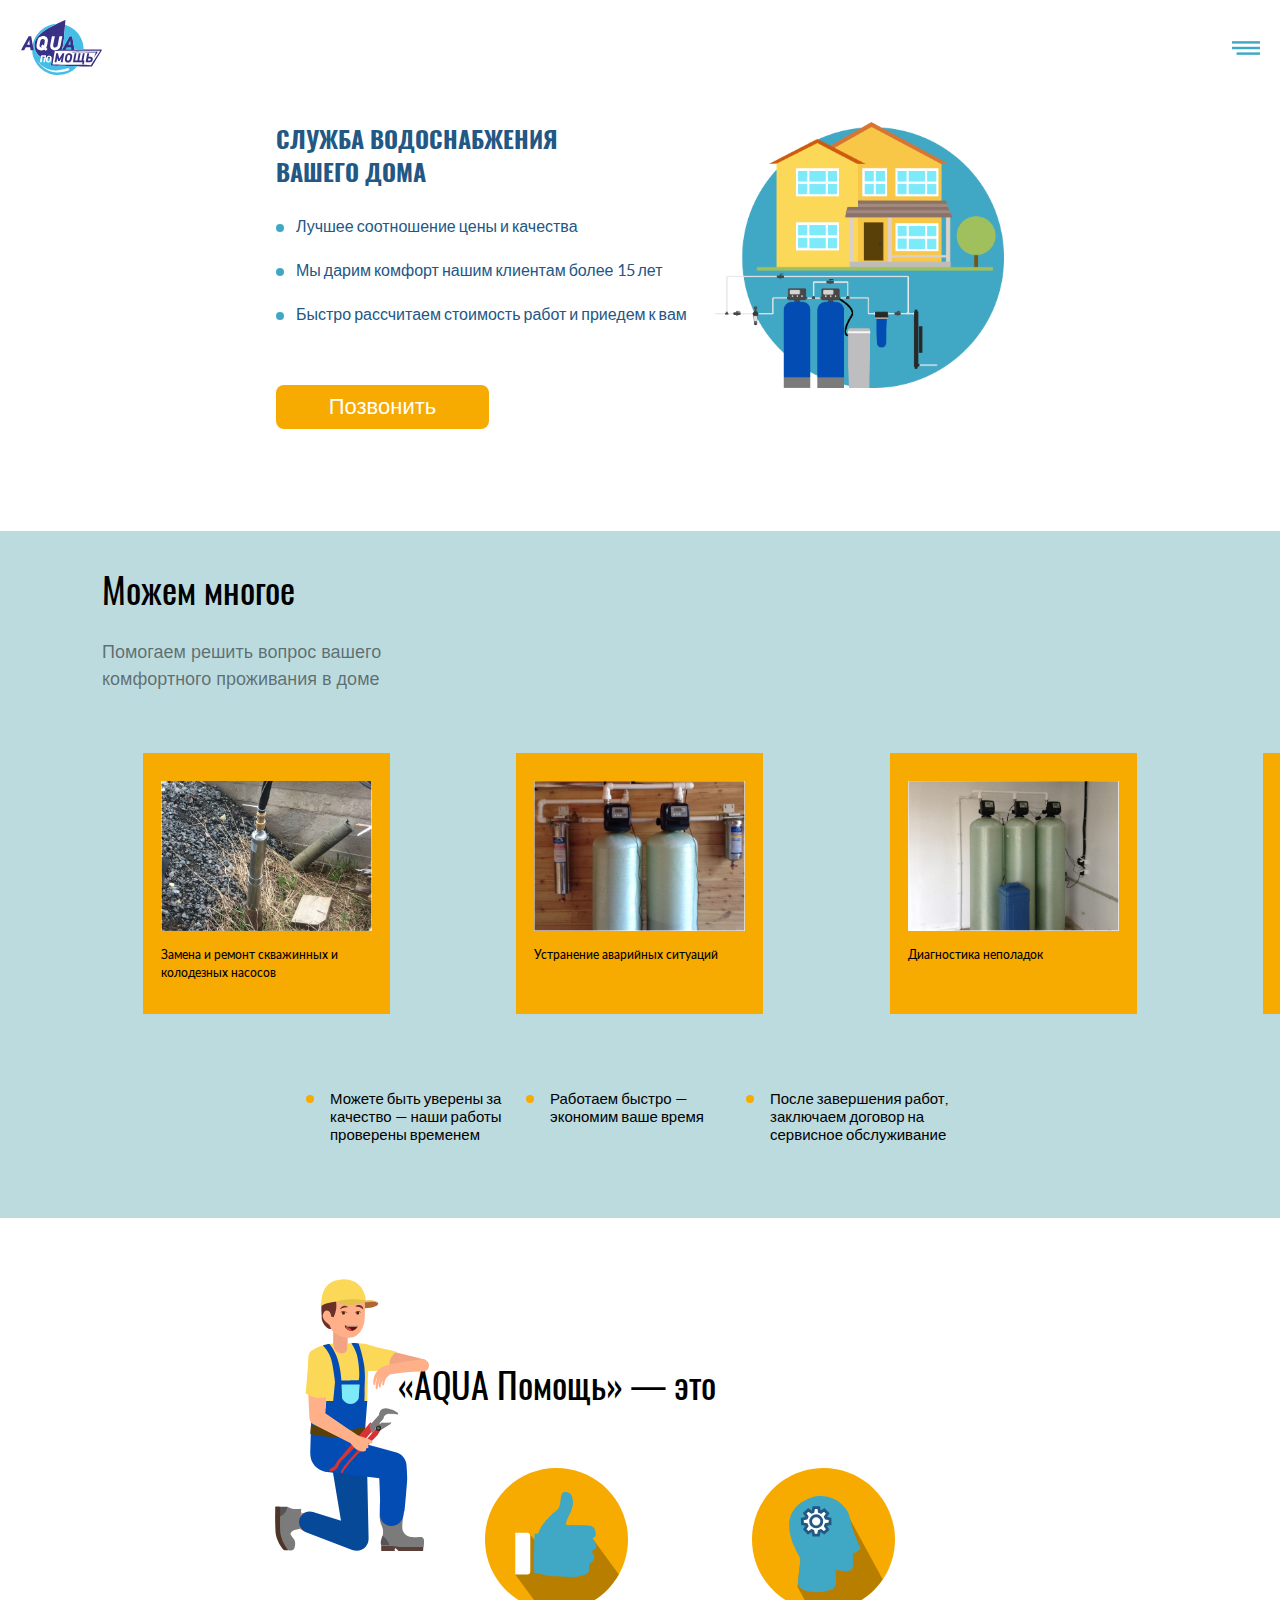
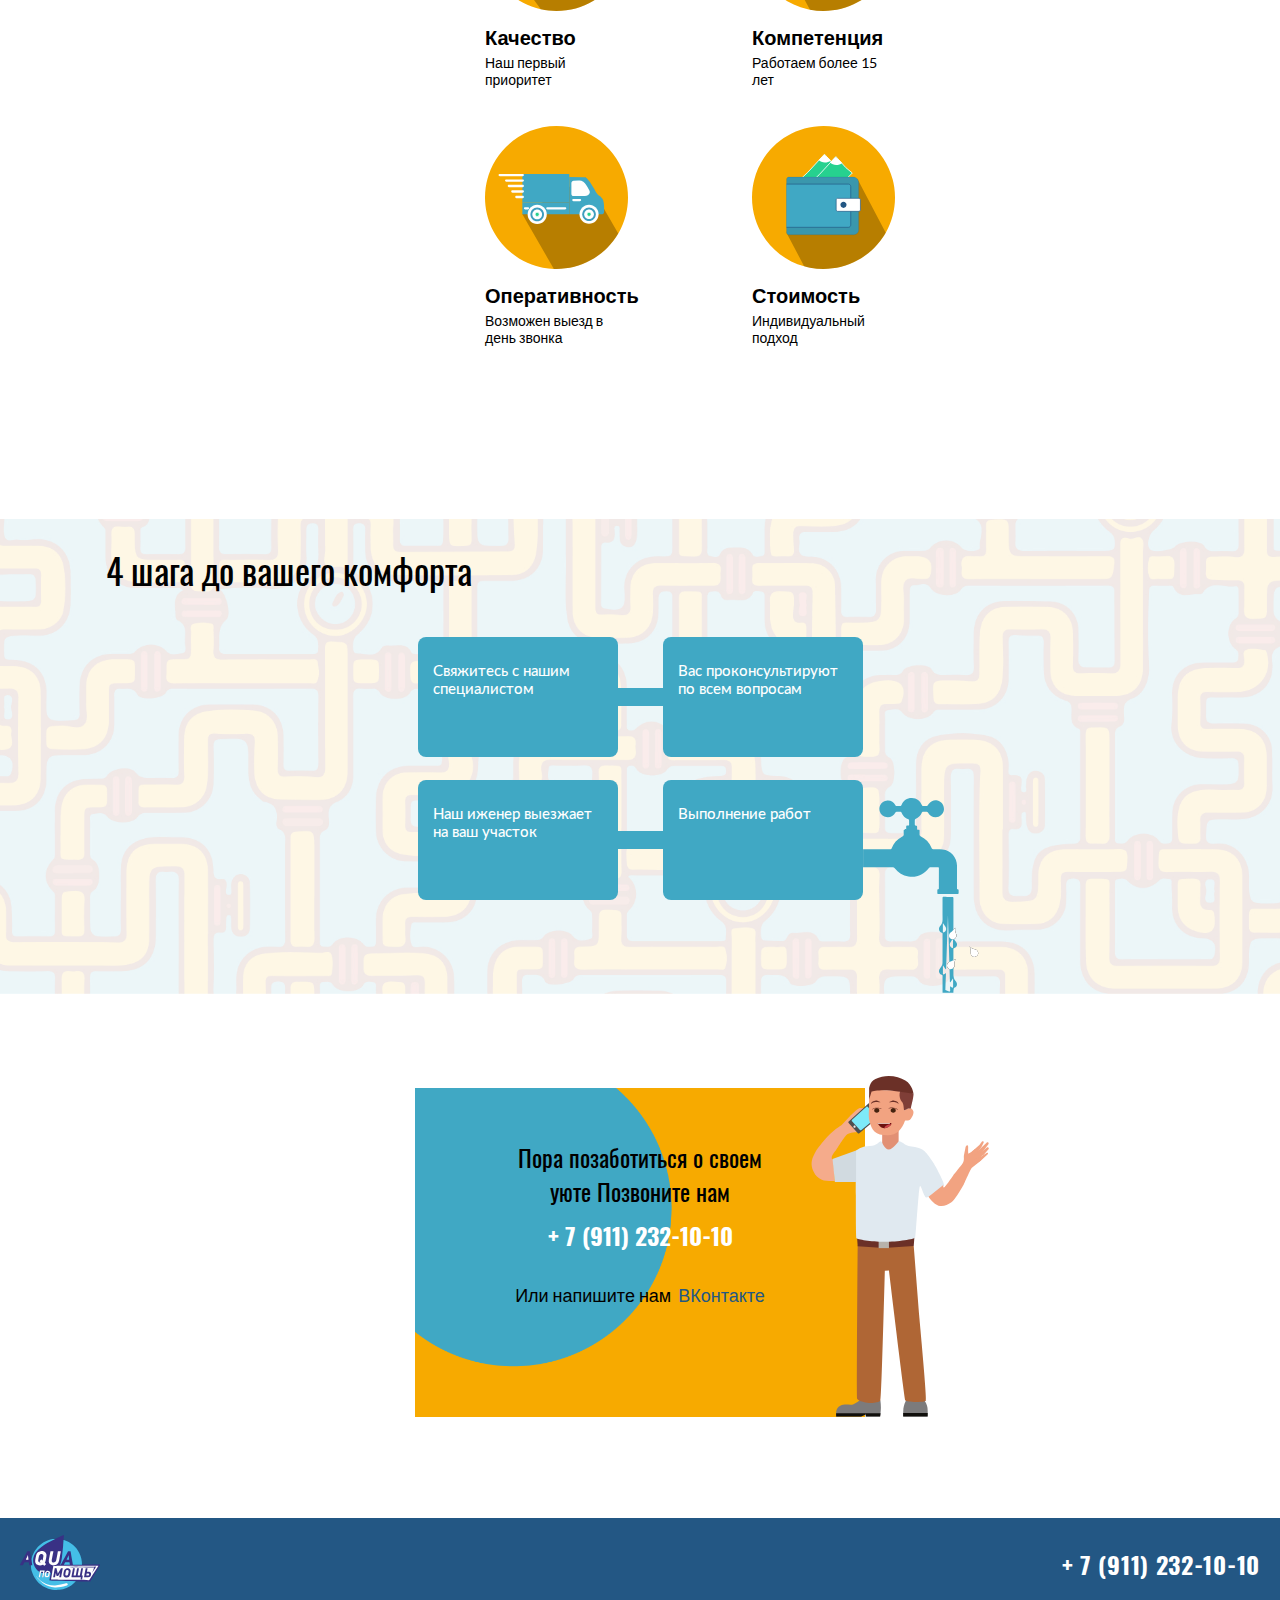
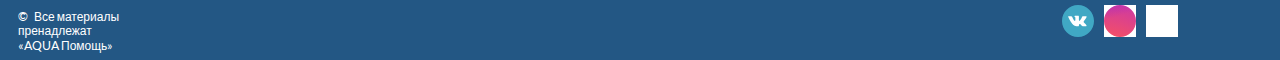
==== commit 137359fa: "11.06 html css js fixes" ====
--- a/index.html
+++ b/index.html
@@ -8,7 +8,11 @@
     <meta content="telephone=no" name="format-detection"/>
     <meta name="HandheldFriendly" content="true"/>
     <meta name="viewport" content="width=device-width, initial-scale=1.0"/>
-    <title>Главная</title>
+    <meta property="og:type" content="website"/>
+    <meta property="og:url" content="http://aquapomosh.ru/"/>
+    <meta property="og:title" content="АкваПомощь"/>
+    <meta property="og:image" content="./img/header/logo.svg"/>
+    <title>АкваПомощь</title>
     <link rel="stylesheet" href="./css/style.min.css"/>
     <link rel="icon" type="image/x-icon" href="favicon.ico"/>
   </head>
@@ -23,7 +27,7 @@
             <li class="header_menu_item"><a class="js-scroll" href="#aquaInfo">Преимущества</a></li>
             <li class="header_menu_item"><a class="js-scroll" href="#algoritm">4 шага до уюта</a></li>
             <li class="header_menu_item vk_sibling"><a class="js-scroll" href="#contacts">Контакты</a></li>
-            <li class="header_menu_item"><a href="https://vk.com/id537787785" target="_blank"><img src="./img/header/vk.svg"/></a></li>
+            <li class="header_menu_item header_socials"><a class="header_social_link" href="https://vk.com/club182324708" target="_blank"><img src="./img/header/vk.svg"/></a><a class="header_social_link" href="#" target="_blank"><img src="./img/header/inst.svg"/></a><a class="header_social_link" href="#" target="_blank"><img src="./img/header/face.svg"/></a></li>
           </ul>
         </nav>
       </header>
@@ -168,7 +172,7 @@
           <div class="footer_left_box"><img class="footer_logo" src="./img/header/logo.svg"/><a class="footer_phone" href="tel:89112321010">+ 7 (911) 232-10-10</a>
             <p class="footer_copyright">Все материалы пренадлежат <br/> «AQUA Помощь»</p>
           </div>
-          <div class="footer_right_box"><a class="footer_vk_link" href="https://vk.com/id537787785" target="_blank"></a></div>
+          <div class="footer_right_box"><a class="footer_link vk" href="https://vk.com/club182324708" target="_blank"></a><a class="footer_link inst" href="#" target="_blank"></a><a class="footer_link face" href="#" target="_blank"></a></div>
         </div>
       </footer>
     </div>
--- a/css/style.min.css
+++ b/css/style.min.css
@@ -1,3 +1,3 @@
 @charset "UTF-8";
 /*! normalize-scss | MIT/GPLv2 License | bit.ly/normalize-scss */
-@-webkit-keyframes fadeOut{0%{opacity:1}to{opacity:0}}@keyframes fadeOut{0%{opacity:1}to{opacity:0}}html{line-height:1.15;-ms-text-size-adjust:100%;-webkit-text-size-adjust:100%;height:100%;-webkit-box-sizing:border-box;box-sizing:border-box;font-size:10px}body{margin:0}article,aside,details,figcaption,figure,footer,header,main,menu,nav,section{display:block}h1{font-size:2em}figure{margin:1em 40px}hr{-webkit-box-sizing:content-box;box-sizing:content-box;height:0;overflow:visible}code,kbd,pre,samp{font-family:monospace,monospace;font-size:1em}a,mark{color:#000}a{-webkit-text-decoration-skip:objects;font:inherit;border:0;outline:0;-webkit-transition:.3s;-o-transition:.3s;transition:.3s;background-color:transparent}abbr[title]{border-bottom:none;-webkit-text-decoration:underline dotted;text-decoration:underline dotted}b,strong{font-weight:bolder}dfn{font-style:italic}mark{background-color:#ff0}small{font-size:80%}sub,sup{font-size:75%;line-height:0;position:relative;vertical-align:baseline}sub{bottom:-.25em}sup{top:-.5em}audio,canvas,video{display:inline-block}audio:not([controls]){display:none;height:0}img{border-style:none;max-width:100%;height:auto}svg:not(:root){overflow:hidden}button{line-height:1.15}input,optgroup,select,textarea{font-family:sans-serif;font-size:100%;line-height:1.15;margin:0}button,input{overflow:visible}button,select{text-transform:none}[type=reset],[type=submit],button,html [type=button]{-webkit-appearance:button}[type=button]::-moz-focus-inner,[type=reset]::-moz-focus-inner,[type=submit]::-moz-focus-inner,button::-moz-focus-inner{border-style:none;padding:0}[type=button]:-moz-focusring,[type=reset]:-moz-focusring,[type=submit]:-moz-focusring,button:-moz-focusring{outline:1px dotted ButtonText}[type=checkbox],[type=radio]{-webkit-box-sizing:border-box;box-sizing:border-box;padding:0}[type=number]::-webkit-inner-spin-button,[type=number]::-webkit-outer-spin-button{height:auto}[type=search]{-webkit-appearance:textfield;outline-offset:-2px}[type=search]::-webkit-search-cancel-button,[type=search]::-webkit-search-decoration{-webkit-appearance:none}::-webkit-file-upload-button{-webkit-appearance:button;font:inherit}fieldset{padding:.35em .75em .625em}legend{-webkit-box-sizing:border-box;box-sizing:border-box;display:table;max-width:100%;padding:0;color:inherit;white-space:normal}progress{display:inline-block;vertical-align:baseline}textarea{overflow:auto}summary{display:list-item}.owl-carousel .owl-dots.disabled,.owl-carousel .owl-nav.disabled,[hidden],input[type=checkbox],input[type=radio],template{display:none}@font-face{font-family:'lato-reg';src:url(../fonts/lato-regular.woff2) format("woff2");font-weight:400;font-style:normal}@font-face{font-family:'oswald-bold';src:url(../fonts/Oswald-Bold.woff) format("woff");font-weight:400;font-style:normal}@font-face{font-family:'oswald-reg';src:url(../fonts/Oswald-Regular.woff) format("woff");font-weight:400;font-style:normal}@font-face{font-family:'Lato-Medium';src:url(../fonts/Lato-Medium.woff) format("woff");font-weight:600;font-style:normal}*,::after,::before{-webkit-box-sizing:inherit;box-sizing:inherit}.page{height:100%;margin:0;padding:0;font-family:"Open Sans",Helvetica,Arial,sans-serif;font-size:14px;line-height:1.2;-webkit-font-smoothing:antialiased;-moz-osx-font-smoothing:grayscale}.page__wrapper{min-height:100vh;overflow-x:hidden;min-width:320px}li,ul{list-style:none}button,h1,h2,h3,h4,h5,h6,li,p,ul{margin:0;padding:0}button{font:inherit;color:#000;border:0;outline:0;cursor:pointer;background:0 0;-webkit-transition:.3s;-o-transition:.3s;transition:.3s}input[type=checkbox]+i{display:inline-block;vertical-align:top;position:relative;width:21px;height:20px;background-color:#000}input[type=checkbox]:checked+i::after{content:"";display:block;width:9px;height:6px;position:absolute;top:6px;left:6px;border-left:2px solid #fff;border-bottom:2px solid #fff;-webkit-transform:rotate(-45deg);-ms-transform:rotate(-45deg);transform:rotate(-45deg)}input[type=radio]+i{display:inline-block;vertical-align:top;position:relative;width:21px;height:21px;background-color:#fff;-webkit-border-radius:50%;border-radius:50%}input[type=radio]:checked+i::after{content:"";display:block;width:9px;height:9px;position:absolute;top:6px;left:6px;background-color:#000;-webkit-border-radius:50%;border-radius:50%}.owl-carousel,.owl-carousel .owl-item{-webkit-tap-highlight-color:transparent;position:relative}.owl-carousel{display:none;width:100%;z-index:1}.owl-carousel .owl-stage{position:relative;-ms-touch-action:pan-Y;touch-action:manipulation;-moz-backface-visibility:hidden}.owl-carousel .owl-stage:after{content:".";display:block;clear:both;visibility:hidden;line-height:0;height:0}.owl-carousel .owl-stage-outer{position:relative;overflow:hidden;-webkit-transform:translate3d(0,0,0)}.owl-carousel .owl-item,.owl-carousel .owl-wrapper{-moz-backface-visibility:hidden;-ms-backface-visibility:hidden;-webkit-transform:translate3d(0,0,0);-moz-transform:translate3d(0,0,0);-ms-transform:translate3d(0,0,0)}.owl-carousel .owl-wrapper{-webkit-backface-visibility:hidden}.owl-carousel .owl-item{min-height:1px;float:left;-webkit-backface-visibility:hidden;-webkit-touch-callout:none}.owl-carousel .owl-item img{display:block;width:100%}.no-js .owl-carousel,.owl-carousel.owl-loaded{display:block}.owl-carousel .owl-dot,.owl-carousel .owl-nav .owl-next,.owl-carousel .owl-nav .owl-prev{cursor:pointer;-webkit-user-select:none;-moz-user-select:none;-ms-user-select:none;user-select:none}.owl-carousel .owl-nav button.owl-next,.owl-carousel .owl-nav button.owl-prev,.owl-carousel button.owl-dot{background:0 0;color:inherit;border:0;padding:0!important;font:inherit}.owl-carousel.owl-loading{opacity:0;display:block}.owl-carousel.owl-hidden{opacity:0}.owl-carousel.owl-refresh .owl-item{visibility:hidden}.owl-carousel.owl-drag .owl-item{-ms-touch-action:pan-y;touch-action:pan-y;-webkit-user-select:none;-moz-user-select:none;-ms-user-select:none;user-select:none}.owl-carousel.owl-grab{cursor:move;cursor:-webkit-grab;cursor:grab}.owl-carousel.owl-rtl{direction:rtl}.owl-carousel.owl-rtl .owl-item{float:right}.owl-carousel .animated{-webkit-animation-duration:1s;animation-duration:1s;-webkit-animation-fill-mode:both;animation-fill-mode:both}.owl-carousel .owl-animated-in{z-index:0}.owl-carousel .owl-animated-out{z-index:1}.owl-carousel .fadeOut{-webkit-animation-name:fadeOut;animation-name:fadeOut}.owl-height{-webkit-transition:height .5s ease-in-out;-o-transition:height .5s ease-in-out;transition:height .5s ease-in-out}.owl-carousel .owl-item .owl-lazy{opacity:0;-webkit-transition:opacity .4s ease;-o-transition:opacity .4s ease;transition:opacity .4s ease}.owl-carousel .owl-item .owl-lazy:not([src]),.owl-carousel .owl-item .owl-lazy[src^=""]{max-height:0}.owl-carousel .owl-item img.owl-lazy{-webkit-transform-style:preserve-3d;transform-style:preserve-3d}.owl-carousel .owl-video-wrapper{position:relative;height:100%;background:#000}.owl-carousel .owl-video-play-icon{position:absolute;height:80px;width:80px;left:50%;top:50%;margin-left:-40px;margin-top:-40px;background:url(owl.video.play.png) no-repeat;cursor:pointer;z-index:1;-webkit-backface-visibility:hidden;-webkit-transition:-webkit-transform .1s ease;-o-transition:transform .1s ease;transition:transform .1s ease;transition:transform .1s ease,-webkit-transform .1s ease}.owl-carousel .owl-video-play-icon:hover{-ms-transform:scale(1.3,1.3);-webkit-transform:scale(1.3,1.3);transform:scale(1.3,1.3)}.owl-carousel .owl-video-playing .owl-video-play-icon,.owl-carousel .owl-video-playing .owl-video-tn{display:none}.owl-carousel .owl-video-tn{opacity:0;height:100%;background-position:center center;background-repeat:no-repeat;-webkit-background-size:contain;background-size:contain;-webkit-transition:opacity .4s ease;-o-transition:opacity .4s ease;transition:opacity .4s ease}.owl-carousel .owl-video-frame{position:relative;z-index:1;height:100%;width:100%}.container{display:block;position:relative;margin:0 auto;width:320px}@media (min-width:375px){.container{width:375px}}@media (min-width:768px){.container{width:768px}}@media (min-width:1260px){.container{width:1260px}}.advantages{display:block;padding-top:41px;margin-bottom:120px}@media (min-width:768px){.advantages{background:#bcdbdf;margin-bottom:0}}@media (min-width:1366px){.advantages{height:1301px;margin-bottom:200px}}@media (min-width:1920px){.advantages{height:1960px;margin-bottom:390px}}@media (min-width:768px){.advantages_slider{margin-bottom:60px}}@media (min-width:1366px){.advantages_slider{display:-webkit-box!important;display:-webkit-flex!important;display:-ms-flexbox!important;display:flex!important;-webkit-box-orient:horizontal;-webkit-box-direction:normal;-webkit-flex-flow:row wrap;-ms-flex-flow:row wrap;flex-flow:row wrap;-webkit-box-pack:start;-webkit-justify-content:flex-start;-ms-flex-pack:start;justify-content:flex-start;-webkit-box-align:start;-webkit-align-items:flex-start;-ms-flex-align:start;align-items:flex-start;width:881px;margin-left:auto;margin-top:-270px}}@media (min-width:1920px){.advantages_slider{width:1262px;margin-top:-370px}}.advantages_wrapper{width:100%;margin:0 auto;position:relative}@media (min-width:768px){.advantages_wrapper{width:100%}}@media (min-width:1366px){.advantages_wrapper{width:1287px}}@media (min-width:1920px){.advantages_wrapper{width:1776px}}.advantages_title{display:block;width:280px;font-size:22px;line-height:33px;font-family:"oswald-reg",Helvetica,Arial,sans-serif;font-weight:400;margin:0 auto 34px}@media (min-width:768px){.advantages_title{font-size:36px;margin-right:auto;margin-left:102px}}@media (min-width:1366px){.advantages_title{margin-left:40px;font-size:36px;line-height:53px;margin-bottom:15px}}@media (min-width:1920px){.advantages_title{font-size:64px;line-height:95px;width:auto;margin-bottom:19px}}.advantages_title_text{display:none}@media (min-width:768px){.advantages_title_text{display:block;color:rgba(0,0,0,.5);width:295px;margin-left:102px;font-size:18px;line-height:27px;margin-bottom:60px}}@media (min-width:1366px){.advantages_title_text{margin-left:40px}}@media (min-width:1920px){.advantages_title_text{font-size:24px;line-height:34px}}.advantages_item{width:247px;height:261px;-webkit-box-sizing:border-box;box-sizing:border-box;margin:0 auto;background:#f7aa00}@media (min-width:1366px){.advantages_item{margin-bottom:60px}}@media (min-width:1920px){.advantages_item{width:372px;height:392px;margin-bottom:90px}}.advantages_image_box{padding-left:18px;padding-right:18px;padding-top:28px}.advantages_image_box img{display:block;width:211px;height:150px;margin:0 auto 15px}@media (min-width:1920px){.advantages_image_box{padding:41px 27px}.advantages_image_box img{width:317px;height:226px}}.advantage_text{font-family:"Lato-Medium",Helvetica,Arial,sans-serif;font-weight:500;font-size:12px;line-height:18px}@media (min-width:1366px){.advantage_text{font-size:15px}}@media (min-width:1920px){.advantage_text{font-size:20px;line-height:28px}}.advantages_bottom_content{display:none}@media (min-width:768px){.advantages_bottom_content{display:-webkit-box;display:-webkit-flex;display:-ms-flexbox;display:flex;-webkit-box-align:start;-webkit-align-items:flex-start;-ms-flex-align:start;align-items:flex-start;-webkit-box-pack:center;-webkit-justify-content:center;-ms-flex-pack:center;justify-content:center;width:640px;margin:0 auto;padding-bottom:74px}}@media (min-width:1366px){.advantages_bottom_content{-webkit-box-orient:vertical;-webkit-box-direction:normal;-webkit-flex-direction:column;-ms-flex-direction:column;flex-direction:column;-webkit-box-align:start;-webkit-align-items:flex-start;-ms-flex-align:start;align-items:flex-start;position:absolute;top:261px;left:66px;width:300px}}@media (min-width:1920px){.advantages_bottom_content{top:397px}}@media (min-width:768px){.advantages_bottom_item{width:180px;margin-right:40px;font-family:"lato-reg",Helvetica,Arial,sans-serif;font-size:15px;position:relative}.advantages_bottom_item:last-child{margin-right:0}.advantages_bottom_item:before{content:'';position:absolute;left:-24px;top:5px;width:8px;height:8px;background:#f7aa00;-webkit-border-radius:50%;border-radius:50%}}@media (min-width:1366px){.advantages_bottom_item{font-size:18px;line-height:27px;width:100%;margin-bottom:70px}}@media (min-width:1920px){.advantages_bottom_item{font-size:24px;line-height:28px}.advantages_bottom_item:before{width:12px;height:12px;margin-right:20px}}.aquaInfo{display:block}.aquaInfo_wrapper{width:280px;margin:0 auto;position:relative;padding-bottom:61px}@media (min-width:768px){.aquaInfo_wrapper{width:768px;padding-top:139px}}@media (min-width:1366px){.aquaInfo_wrapper{width:100%;margin:0 auto;display:-webkit-box;display:-webkit-flex;display:-ms-flexbox;display:flex;-webkit-box-orient:vertical;-webkit-box-direction:normal;-webkit-flex-direction:column;-ms-flex-direction:column;flex-direction:column;-webkit-box-align:start;-webkit-align-items:flex-start;-ms-flex-align:start;align-items:flex-start;padding-bottom:129px}}.auqaInfo_title{font-family:"oswald-reg",Helvetica,Arial,sans-serif;font-size:22px;line-height:33px;font-weight:400;position:relative;padding-left:69px;margin-bottom:140px}.auqaInfo_title:after{content:'';position:absolute;left:0;top:-49px;width:95px;height:167px;background:url(../img/header/dude.svg) no-repeat center;-webkit-background-size:contain;background-size:contain;-webkit-transform:rotateY(180deg);transform:rotateY(180deg)}@media (min-width:768px){.auqaInfo_title{font-size:36px;line-height:53px;padding-left:142px;margin-bottom:58px}.auqaInfo_title:after{width:155px;height:273px;left:19px;top:-78px}}@media (min-width:1366px){.auqaInfo_title{padding-left:219px}.auqaInfo_title:after{width:224px;height:396px;left:32px;top:-119px}}@media (min-width:1920px){.auqaInfo_title{font-size:64px;line-height:95px;padding-left:368px}.auqaInfo_title:after{width:388px;height:685px;left:40px;top:-207px}}.aquaInfo_list{display:-webkit-box;display:-webkit-flex;display:-ms-flexbox;display:flex;-webkit-box-orient:horizontal;-webkit-box-direction:normal;-webkit-flex-direction:row;-ms-flex-direction:row;flex-direction:row;-webkit-flex-wrap:wrap;-ms-flex-wrap:wrap;flex-wrap:wrap;-webkit-box-pack:justify;-webkit-justify-content:space-between;-ms-flex-pack:justify;justify-content:space-between;width:224px;margin:0 auto}@media (min-width:768px){.aquaInfo_list{width:410px;margin-left:229px;margin-bottom:111px}}@media (min-width:1366px){.aquaInfo_list{width:907px;margin-left:400px;margin-right:auto;margin-bottom:0}}@media (min-width:1920px){.aquaInfo_list{width:1302px;margin-left:532px;-webkit-box-pack:start;-webkit-justify-content:flex-start;-ms-flex-pack:start;justify-content:flex-start}}.aquaInfo_list_item{width:91px;text-align:left}.aquaInfo_list_item:first-child{margin-bottom:37px}.aquaInfo_list_item img{margin-bottom:6px;width:100%}@media (min-width:768px){.aquaInfo_list_item{width:143px}.aquaInfo_list_item:first-child{margin-right:117px}}@media (min-width:1366px){.aquaInfo_list_item{display:-webkit-box;display:-webkit-flex;display:-ms-flexbox;display:flex;-webkit-box-orient:vertical;-webkit-box-direction:normal;-webkit-flex-direction:column;-ms-flex-direction:column;flex-direction:column;-webkit-box-align:center;-webkit-align-items:center;-ms-flex-align:center;align-items:center;text-align:center}.aquaInfo_list_item:first-child{margin-right:0}}@media (min-width:1920px){.aquaInfo_list_item{width:208px;margin-right:144px}.aquaInfo_list_item:first-child{margin-right:144px}.aquaInfo_list_item:last-child{margin-right:0}.aquaInfo_list_item img{width:204px;margin-bottom:41px}}.auqaInfo_item_title{font-family:"lato-reg",Helvetica,Arial,sans-serif;font-weight:700;font-size:14px;line-height:34px}@media (min-width:768px){.auqaInfo_item_title{font-size:20px}}@media (min-width:1366px){.auqaInfo_item_title{font-size:22px;line-height:34px}}@media (min-width:1920px){.auqaInfo_item_title{font-size:36px;line-height:34px;margin-bottom:24px}}.auqaInfo_item_text{font-family:"lato-reg",Helvetica,Arial,sans-serif;font-size:12px;line-height:18px;font-weight:400}@media (min-width:768px){.auqaInfo_item_text{font-size:14px;line-height:17px}}@media (min-width:1366px){.auqaInfo_item_text{font-size:18px;line-height:27px}}@media (min-width:1920px){.auqaInfo_item_text{font-size:24px;line-height:34px}}.algoritm{display:block;background:url(../img/algoritm/bg.jpg) no-repeat center;-webkit-background-size:cover;background-size:cover}.algoritm_wrapper{width:100%;margin:0 auto;padding-bottom:72px}@media (min-width:768px){.algoritm_wrapper{padding-bottom:94px}}@media (min-width:1366px){.algoritm_wrapper{padding-bottom:171px;padding-top:49px}}@media (min-width:1920px){.algoritm_wrapper{padding-top:28px;padding-bottom:200px}}.algoritm_title{width:280px;font-family:"oswald-reg",Helvetica,Arial,sans-serif;font-weight:400;font-size:22px;line-height:33px;padding-top:10px;margin:0 auto 37px}@media (min-width:768px){.algoritm_title{margin-left:106px;font-size:36px;line-height:53px;width:auto;padding-top:24px;margin-bottom:41px}}@media (min-width:1366px){.algoritm_title{margin-left:42px;font-size:36px;line-height:53px;margin-bottom:65px}}@media (min-width:1920px){.algoritm_title{font-size:64px;line-height:95px;padding-top:0;margin-bottom:153px;margin-left:78px}}@media (min-width:768px){.algoritm_list{display:-webkit-box!important;display:-webkit-flex!important;display:-ms-flexbox!important;display:flex!important;-webkit-box-orient:horizontal;-webkit-box-direction:normal;-webkit-flex-flow:row wrap;-ms-flex-flow:row wrap;flex-flow:row wrap;-webkit-box-pack:center;-webkit-justify-content:center;-ms-flex-pack:center;justify-content:center;width:480px;margin:0 auto}}@media (min-width:1366px){.algoritm_list{width:1266px;-webkit-box-pack:start;-webkit-justify-content:flex-start;-ms-flex-pack:start;justify-content:flex-start}}@media (min-width:1920px){.algoritm_list{width:1628px;margin-left:78px}}.algoritm_item{width:162px;height:94px;background:#40a8c4;-webkit-border-radius:8px;border-radius:8px}.algoritm_item p{color:#fff;font-size:12px;line-height:18px;font-family:"Lato-Medium",Helvetica,Arial,sans-serif;padding:26px 15px 0}@media (min-width:768px){.algoritm_item{width:200px;height:120px;margin-right:45px;margin-bottom:23px;position:relative}.algoritm_item:first-child:before{content:'';position:absolute;width:50px;height:18px;background:#40a8c4;right:-50px;top:50%;-webkit-transform:translateY(-50%);-ms-transform:translateY(-50%);transform:translateY(-50%)}.algoritm_item:nth-child(3){margin-bottom:0}.algoritm_item:nth-child(3):before{content:'';position:absolute;width:50px;height:18px;background:#40a8c4;right:-50px;top:50%;-webkit-transform:translateY(-50%);-ms-transform:translateY(-50%);transform:translateY(-50%)}.algoritm_item:last-child{margin-right:0;margin-bottom:0}.algoritm_item:last-child:after{content:'';position:absolute;width:116px;height:196px;right:-116px;top:96%;-webkit-transform:translateY(-50%);-ms-transform:translateY(-50%);transform:translateY(-50%);background:url(../img/algoritm/krane.svg) no-repeat center;-webkit-background-size:contain;background-size:contain}.algoritm_item:nth-child(2){margin-right:0}.algoritm_item p{font-size:15px}}@media (min-width:1366px){.algoritm_item{width:220px;height:154px;display:-webkit-box;display:-webkit-flex;display:-ms-flexbox;display:flex;-webkit-box-align:center;-webkit-align-items:center;-ms-flex-align:center;align-items:center;-webkit-box-pack:center;-webkit-justify-content:center;-ms-flex-pack:center;justify-content:center;margin-right:90px}.algoritm_item p{font-size:18px;line-height:19px;padding-top:0}}@media (min-width:1920px){.algoritm_item{font-size:20px;line-height:24px}}@media (min-width:1366px){.algoritm_list .algoritm_item{margin-right:90px;margin-bottom:0}.algoritm_list .algoritm_item:not(:last-child):before{width:90px;right:-90px;content:'';position:absolute;height:18px;background:#40a8c4;top:50%;-webkit-transform:translateY(-50%);-ms-transform:translateY(-50%);transform:translateY(-50%)}.algoritm_list .algoritm_item:after{top:72%}}@media (min-width:1920px){.algoritm_list .algoritm_item{margin-right:180px;width:271px;height:154px}.algoritm_list .algoritm_item:last-child{margin-right:0}.algoritm_list .algoritm_item:not(:last-child):before{width:184px;left:270px}}.contacts{display:block;padding:23px 11px 35px;background:#fff}@media (min-width:768px){.contacts{padding-top:94px;padding-bottom:101px}}@media (min-width:1366px){.contacts{padding-top:134px;padding-bottom:215px}}.contacts_wrapper{width:297px;height:217px;margin:0 auto;background:url(../img/contacts/bg.png) #f7aa00 no-repeat center;-webkit-background-size:cover;background-size:cover;position:relative}@media (min-width:768px){.contacts_wrapper{width:450px;height:329px;display:-webkit-box;display:-webkit-flex;display:-ms-flexbox;display:flex;-webkit-box-orient:vertical;-webkit-box-direction:normal;-webkit-flex-direction:column;-ms-flex-direction:column;flex-direction:column;-webkit-box-align:center;-webkit-align-items:center;-ms-flex-align:center;align-items:center}}@media (min-width:1366px){.contacts_wrapper{width:822px;height:600px}}.contacts_title{font-size:16px;color:#000;font-family:"oswald-reg",Helvetica,Arial,sans-serif;font-weight:400;text-align:center;width:194px;margin-left:90px;padding-top:16px;margin-bottom:17px}@media (min-width:768px){.contacts_title{font-size:24px;line-height:143.75%;width:290px;padding-top:52px;margin:0 0 8px}}@media (min-width:1366px){.contacts_title{font-size:48px;line-height:69px;width:580px;margin-bottom:24px}}.contacts_human{position:absolute;top:3px;left:17px}@media (min-width:768px){.contacts_human{width:180px;height:345px;left:395px;top:auto;bottom:-2px}}@media (min-width:1366px){.contacts_human{width:258px;height:500px;left:743px;bottom:-6px}}.contacts_phone{display:inline-block;margin-left:109px;font-family:"oswald-bold",Helvetica,Arial,sans-serif;font-size:22px;line-height:33px;text-transform:uppercase;color:#fff;text-decoration:none;margin-bottom:32px}@media (min-width:768px){.contacts_phone{margin-left:0;font-size:24px;line-height:36px}}@media (min-width:1366px){.contacts_phone{font-size:36px;line-height:53px;margin-bottom:82px}}.contacts_text{font-family:"lato-reg",Helvetica,Arial,sans-serif;font-size:12px;line-height:14px;margin-left:109px}@media (min-width:768px){.contacts_text{margin-left:0;font-size:18px;line-height:22px}}@media (min-width:1366px){.contacts_text{font-size:24px;line-height:29px}}.contacts_vk_link{margin-left:7px;color:#235784;text-decoration:none}.header{display:block;padding-top:20px;position:relative}@media (min-width:1366px){.header{padding-top:46px}}@media (min-width:1920px){.header{padding-top:64px}}.header_wrapper{width:100%;padding-left:20px;padding-right:20px;display:-webkit-box;display:-webkit-flex;display:-ms-flexbox;display:flex;-webkit-box-pack:justify;-webkit-justify-content:space-between;-ms-flex-pack:justify;justify-content:space-between;-webkit-box-align:center;-webkit-align-items:center;-ms-flex-align:center;align-items:center;margin:0 auto 47px}@media (min-width:1366px){.header_wrapper{margin-bottom:74px}}@media (min-width:1920px){.header_wrapper{margin-bottom:100px;-webkit-box-align:start;-webkit-align-items:flex-start;-ms-flex-align:start;align-items:flex-start;width:1774px;padding-left:0;padding-right:0}}.header_logo{width:82.5px;height:55px}@media (min-width:1366px){.header_logo{width:213px;height:142px}}@media (min-width:1920px){.header_logo{width:423px;height:290px}}.header_menu{width:28px;height:16px;background:url(../img/header/burger.svg) no-repeat center;cursor:pointer;z-index:1000;-webkit-transition:all .2s ease;-o-transition:all .2s ease;transition:all .2s ease}.header_menu,.header_menu.active,.header_menu_list:after{-webkit-background-size:contain;background-size:contain}.header_menu.active{background:url(../img/header/cross.svg) no-repeat center;width:22px;height:22px}@media (min-width:1366px){.header_menu{width:59px;height:28px;position:fixed;top:50px;right:20px}.header_menu.active{width:34px;height:34px}}@media (min-width:1920px){.header_menu{top:55px;width:80px;height:39px}.header_menu.active{width:44px;height:44px}}.header_menu_list{position:absolute;top:112px;left:0;background:#fff;width:100%;z-index:-10;margin-top:-500px;-webkit-transition:all .3s ease;-o-transition:all .3s ease;transition:all .3s ease;-webkit-box-shadow:0 30px 20px rgba(0,0,0,.2);box-shadow:0 30px 20px rgba(0,0,0,.2);opacity:0}.header_menu_list:after{content:'';position:absolute;right:16px;top:-20px;width:94px;height:167px;background:url(../img/header/dude.svg) no-repeat center}.header_menu_list.active{z-index:50;margin-top:0;opacity:1}@media (min-width:768px){.header_menu_list{text-align:center}}@media (min-width:1366px){.header_menu_list{display:-webkit-box;display:-webkit-flex;display:-ms-flexbox;display:flex;-webkit-box-pack:center;-webkit-justify-content:center;-ms-flex-pack:center;justify-content:center;padding-top:50px}.header_menu_list.active{position:fixed;top:0;left:0}.header_menu_list:after{left:50%;-webkit-transform:translateX(-537%) rotateY(180deg);transform:translateX(-537%) rotateY(180deg);top:4px;right:auto}}@media (min-width:1920px){.header_menu_list.active{padding-bottom:40px}.header_menu_list:after{-webkit-transform:translateX(-686%) rotateY(180deg);transform:translateX(-686%) rotateY(180deg)}}.header_menu_item{padding-left:16px;padding-right:16px;font-family:"oswald-reg",Helvetica,Arial,sans-serif;font-size:22px;line-height:33px;margin-bottom:30px}.header_menu_item:first-child{font-family:"oswald-bold",Helvetica,Arial,sans-serif;text-transform:uppercase;font-size:22px;line-height:33px;margin-bottom:51px;letter-spacing:2px;position:relative}.header_menu_item:first-child:after{content:'';width:100%;height:6px;background:#235784;position:absolute;left:0;top:34px}.header_menu_item:first-child a{text-decoration:none;color:#235784}.header_menu_item a{text-decoration:none;-webkit-transition:all .3s ease;-o-transition:all .3s ease;transition:all .3s ease}.header_menu_item a:active,.header_menu_item a:focus,.header_menu_item a:hover{color:#ff5722}@media (min-width:1366px){.header_menu_item{margin-bottom:0}.header_menu_item:after{display:none}.header_menu_item:first-child{margin-bottom:0}.header_menu_item:last-child{width:80px;height:80px;margin-bottom:0}}@media (min-width:1920px){.header_menu_item{font-size:33px;line-height:normal}.header_menu_item:first-child{font-size:33px;line-height:normal}.header_menu_item:last-child{padding:0;width:60px;height:60px;margin-left:50px}.header_menu_item:last-child a,.header_menu_item:last-child img{width:100%;height:100%}}.vk_sibling{margin-bottom:50px}@media (min-width:1366px){.vk_sibling{margin:0}}.header_phone{display:none;-webkit-transition:all .3s ease;-o-transition:all .3s ease;transition:all .3s ease}@media (min-width:1366px){.header_phone{display:block;position:absolute;top:37px;left:50%;-webkit-transform:translateX(103%);-ms-transform:translateX(103%);transform:translateX(103%);color:#235784;font-size:36px;line-height:53px;font-family:"oswald-bold",Helvetica,Arial,sans-serif;text-decoration:none}}@media (min-width:1920px){.header_phone{font-size:48px;line-height:71px}}.footer{display:block;background:#235784}.footer_copyright{display:inline-block;vertical-align:middle;color:#fff;font-size:12px;font-family:"lato-reg",Helvetica,Arial,sans-serif}.footer_copyright:before{content:'©';width:7px;height:12px;margin-right:6px}@media (min-width:1366px){.footer_copyright{font-weight:300;font-size:12px;line-height:14px}.footer_copyright br{display:none}}@media (min-width:1920px){.footer_copyright{font-size:14px}}.footer_wrapper{padding:17px 18px 7px;display:-webkit-box;display:-webkit-flex;display:-ms-flexbox;display:flex;-webkit-box-pack:justify;-webkit-justify-content:space-between;-ms-flex-pack:justify;justify-content:space-between;-webkit-box-align:start;-webkit-align-items:flex-start;-ms-flex-align:start;align-items:flex-start;position:relative}@media (min-width:1920px){.footer_wrapper{width:1783px;margin:0 auto}}.footer_left_box{display:-webkit-box;display:-webkit-flex;display:-ms-flexbox;display:flex;-webkit-box-orient:vertical;-webkit-box-direction:normal;-webkit-flex-direction:column;-ms-flex-direction:column;flex-direction:column;-webkit-box-align:start;-webkit-align-items:flex-start;-ms-flex-align:start;align-items:flex-start;width:140px}@media (min-width:1366px){.footer_left_box{width:216px;padding-bottom:21px;padding-top:36px}}@media (min-width:768px){.footer_right_box{width:200px;margin-top:70px}}@media (min-width:1366px){.footer_right_box{width:293px;margin-top:120px}}.footer_phone{margin-bottom:26px;text-transform:uppercase;font-size:14px;line-height:21px;font-family:"oswald-bold",Helvetica,Arial,sans-serif;text-decoration:none;color:#fff;letter-spacing:.7px}@media (min-width:768px){.footer_phone{position:absolute;right:20px;top:28px;font-size:24px;line-height:36px}}@media (min-width:1366px){.footer_phone{font-size:36px;line-height:53px;top:55px}}.footer_logo{display:none}@media (min-width:768px){.footer_logo{display:block;width:84px;height:55px;margin-bottom:20px}}@media (min-width:1366px){.footer_logo{width:160px;height:105px;margin-bottom:12px}}.footer_vk_link{display:inline-block;width:32px;height:32px;background:url(../img/header/vk.svg) no-repeat center;-webkit-background-size:contain;background-size:contain}@media (min-width:1366px){.footer_vk_link{width:58px;height:58px}}.welcome{display:block;width:280px;margin:0 auto}@media (min-width:768px){.welcome{width:728px}}@media (min-width:1366px){.welcome{width:1280px;padding-bottom:372px}}@media (min-width:1920px){.welcome{width:1780px}}.welcome_wrapper{display:-webkit-box;display:-webkit-flex;display:-ms-flexbox;display:flex;-webkit-box-orient:vertical;-webkit-box-direction:normal;-webkit-flex-direction:column;-ms-flex-direction:column;flex-direction:column;-webkit-box-align:center;-webkit-align-items:center;-ms-flex-align:center;align-items:center;-webkit-box-pack:center;-webkit-justify-content:center;-ms-flex-pack:center;justify-content:center}@media (min-width:768px){.welcome_wrapper{-webkit-box-align:start;-webkit-align-items:flex-start;-ms-flex-align:start;align-items:flex-start;position:relative}}.welcome_info_box{display:none}@media (min-width:768px){.welcome_info_box{display:-webkit-box;display:-webkit-flex;display:-ms-flexbox;display:flex;-webkit-box-orient:vertical;-webkit-box-direction:normal;-webkit-flex-direction:column;-ms-flex-direction:column;flex-direction:column}}.welcome_title{font-family:"oswald-bold",Helvetica,Arial,sans-serif;font-size:22px;line-height:33px;text-transform:uppercase;margin-bottom:47px;color:#235784;width:100%}@media (min-width:768px){.welcome_title{margin-bottom:29px;font-size:24px;width:293px}}@media (min-width:1366px){.welcome_title{font-size:48px;line-height:72px;width:575px;margin-bottom:29px}}@media (min-width:1920px){.welcome_title{font-size:72px;line-height:108px;width:857px;margin-bottom:47px}}.welcome_info_item{font-family:"lato-reg",Helvetica,Arial,sans-serif;font-size:16px}@media (min-width:768px){.welcome_info_item{margin-bottom:25px;position:relative;color:#235784}.welcome_info_item:before{content:'';display:inline-block;vertical-align:middle;margin-right:12px;background:#40a8c4;width:8px;height:8px;-webkit-border-radius:50%;border-radius:50%}.welcome_info_item:last-child{margin-bottom:60px}}@media (min-width:1366px){.welcome_info_item{font-size:20px;line-height:24px}}@media (min-width:1920px){.welcome_info_item{font-size:24px;line-height:29px;margin-bottom:27px}.welcome_info_item:before{width:12px;height:12px;margin-right:20px}}.welcome_image{width:231px;height:211px;margin-right:15px;margin-bottom:57px}@media (min-width:768px){.welcome_image{position:absolute;margin:0;width:289px;height:266px;top:0;right:0}}@media (min-width:1366px){.welcome_image{width:502px;height:476px;top:-90px}}@media (min-width:1920px){.welcome_image{width:819px;height:757px;top:-210px}}.welcome_button{display:-webkit-box;display:-webkit-flex;display:-ms-flexbox;display:flex;-webkit-box-align:center;-webkit-align-items:center;-ms-flex-align:center;align-items:center;-webkit-box-pack:center;-webkit-justify-content:center;-ms-flex-pack:center;justify-content:center;width:213px;height:44px;background:#f7aa00;-webkit-border-radius:8px;border-radius:8px;font-family:"lato-reg",Helvetica,Arial,sans-serif;font-size:20px;line-height:33px;text-decoration:none;color:#fff}@media (min-width:768px){.welcome_button{font-size:22px;margin-bottom:102px}}@media (min-width:1366px){.welcome_button{display:none}}._template{display:block}+@-webkit-keyframes fadeOut{0%{opacity:1}to{opacity:0}}@keyframes fadeOut{0%{opacity:1}to{opacity:0}}html{line-height:1.15;-ms-text-size-adjust:100%;-webkit-text-size-adjust:100%;height:100%;-webkit-box-sizing:border-box;box-sizing:border-box;font-size:10px}body{margin:0}article,aside,details,figcaption,figure,footer,header,main,menu,nav,section{display:block}h1{font-size:2em}figure{margin:1em 40px}hr{-webkit-box-sizing:content-box;box-sizing:content-box;height:0;overflow:visible}code,kbd,pre,samp{font-family:monospace,monospace;font-size:1em}a,mark{color:#000}a{-webkit-text-decoration-skip:objects;font:inherit;border:0;outline:0;-webkit-transition:.3s;-o-transition:.3s;transition:.3s;background-color:transparent}abbr[title]{border-bottom:none;-webkit-text-decoration:underline dotted;text-decoration:underline dotted}b,strong{font-weight:bolder}dfn{font-style:italic}mark{background-color:#ff0}small{font-size:80%}sub,sup{font-size:75%;line-height:0;position:relative;vertical-align:baseline}sub{bottom:-.25em}sup{top:-.5em}audio,canvas,video{display:inline-block}audio:not([controls]){display:none;height:0}img{border-style:none;max-width:100%;height:auto}svg:not(:root){overflow:hidden}button{line-height:1.15}input,optgroup,select,textarea{font-family:sans-serif;font-size:100%;line-height:1.15;margin:0}button,input{overflow:visible}button,select{text-transform:none}[type=reset],[type=submit],button,html [type=button]{-webkit-appearance:button}[type=button]::-moz-focus-inner,[type=reset]::-moz-focus-inner,[type=submit]::-moz-focus-inner,button::-moz-focus-inner{border-style:none;padding:0}[type=button]:-moz-focusring,[type=reset]:-moz-focusring,[type=submit]:-moz-focusring,button:-moz-focusring{outline:1px dotted ButtonText}[type=checkbox],[type=radio]{-webkit-box-sizing:border-box;box-sizing:border-box;padding:0}[type=number]::-webkit-inner-spin-button,[type=number]::-webkit-outer-spin-button{height:auto}[type=search]{-webkit-appearance:textfield;outline-offset:-2px}[type=search]::-webkit-search-cancel-button,[type=search]::-webkit-search-decoration{-webkit-appearance:none}::-webkit-file-upload-button{-webkit-appearance:button;font:inherit}fieldset{padding:.35em .75em .625em}legend{-webkit-box-sizing:border-box;box-sizing:border-box;display:table;max-width:100%;padding:0;color:inherit;white-space:normal}progress{display:inline-block;vertical-align:baseline}textarea{overflow:auto}summary{display:list-item}.owl-carousel .owl-dots.disabled,.owl-carousel .owl-nav.disabled,[hidden],input[type=checkbox],input[type=radio],template{display:none}@font-face{font-family:'lato-reg';src:url(../fonts/lato-regular.woff2) format("woff2");font-weight:400;font-style:normal}@font-face{font-family:'oswald-bold';src:url(../fonts/Oswald-Bold.woff) format("woff");font-weight:400;font-style:normal}@font-face{font-family:'oswald-reg';src:url(../fonts/Oswald-Regular.woff) format("woff");font-weight:400;font-style:normal}@font-face{font-family:'Lato-Medium';src:url(../fonts/Lato-Medium.woff) format("woff");font-weight:600;font-style:normal}*,::after,::before{-webkit-box-sizing:inherit;box-sizing:inherit}.page{height:100%;margin:0;padding:0;font-family:"Open Sans",Helvetica,Arial,sans-serif;font-size:14px;line-height:1.2;-webkit-font-smoothing:antialiased;-moz-osx-font-smoothing:grayscale}.page__wrapper{min-height:100vh;overflow-x:hidden;min-width:320px}li,ul{list-style:none}button,h1,h2,h3,h4,h5,h6,li,p,ul{margin:0;padding:0}button{font:inherit;color:#000;border:0;outline:0;cursor:pointer;background:0 0;-webkit-transition:.3s;-o-transition:.3s;transition:.3s}input[type=checkbox]+i{display:inline-block;vertical-align:top;position:relative;width:21px;height:20px;background-color:#000}input[type=checkbox]:checked+i::after{content:"";display:block;width:9px;height:6px;position:absolute;top:6px;left:6px;border-left:2px solid #fff;border-bottom:2px solid #fff;-webkit-transform:rotate(-45deg);-ms-transform:rotate(-45deg);transform:rotate(-45deg)}input[type=radio]+i{display:inline-block;vertical-align:top;position:relative;width:21px;height:21px;background-color:#fff;-webkit-border-radius:50%;border-radius:50%}input[type=radio]:checked+i::after{content:"";display:block;width:9px;height:9px;position:absolute;top:6px;left:6px;background-color:#000;-webkit-border-radius:50%;border-radius:50%}.owl-carousel,.owl-carousel .owl-item{-webkit-tap-highlight-color:transparent;position:relative}.owl-carousel{display:none;width:100%;z-index:1}.owl-carousel .owl-stage{position:relative;-ms-touch-action:pan-Y;touch-action:manipulation;-moz-backface-visibility:hidden}.owl-carousel .owl-stage:after{content:".";display:block;clear:both;visibility:hidden;line-height:0;height:0}.owl-carousel .owl-stage-outer{position:relative;overflow:hidden;-webkit-transform:translate3d(0,0,0)}.owl-carousel .owl-item,.owl-carousel .owl-wrapper{-moz-backface-visibility:hidden;-ms-backface-visibility:hidden;-webkit-transform:translate3d(0,0,0);-moz-transform:translate3d(0,0,0);-ms-transform:translate3d(0,0,0)}.owl-carousel .owl-wrapper{-webkit-backface-visibility:hidden}.owl-carousel .owl-item{min-height:1px;float:left;-webkit-backface-visibility:hidden;-webkit-touch-callout:none}.owl-carousel .owl-item img{display:block;width:100%}.no-js .owl-carousel,.owl-carousel.owl-loaded{display:block}.owl-carousel .owl-dot,.owl-carousel .owl-nav .owl-next,.owl-carousel .owl-nav .owl-prev{cursor:pointer;-webkit-user-select:none;-moz-user-select:none;-ms-user-select:none;user-select:none}.owl-carousel .owl-nav button.owl-next,.owl-carousel .owl-nav button.owl-prev,.owl-carousel button.owl-dot{background:0 0;color:inherit;border:0;padding:0!important;font:inherit}.owl-carousel.owl-loading{opacity:0;display:block}.owl-carousel.owl-hidden{opacity:0}.owl-carousel.owl-refresh .owl-item{visibility:hidden}.owl-carousel.owl-drag .owl-item{-ms-touch-action:pan-y;touch-action:pan-y;-webkit-user-select:none;-moz-user-select:none;-ms-user-select:none;user-select:none}.owl-carousel.owl-grab{cursor:move;cursor:-webkit-grab;cursor:grab}.owl-carousel.owl-rtl{direction:rtl}.owl-carousel.owl-rtl .owl-item{float:right}.owl-carousel .animated{-webkit-animation-duration:1s;animation-duration:1s;-webkit-animation-fill-mode:both;animation-fill-mode:both}.owl-carousel .owl-animated-in{z-index:0}.owl-carousel .owl-animated-out{z-index:1}.owl-carousel .fadeOut{-webkit-animation-name:fadeOut;animation-name:fadeOut}.owl-height{-webkit-transition:height .5s ease-in-out;-o-transition:height .5s ease-in-out;transition:height .5s ease-in-out}.owl-carousel .owl-item .owl-lazy{opacity:0;-webkit-transition:opacity .4s ease;-o-transition:opacity .4s ease;transition:opacity .4s ease}.owl-carousel .owl-item .owl-lazy:not([src]),.owl-carousel .owl-item .owl-lazy[src^=""]{max-height:0}.owl-carousel .owl-item img.owl-lazy{-webkit-transform-style:preserve-3d;transform-style:preserve-3d}.owl-carousel .owl-video-wrapper{position:relative;height:100%;background:#000}.owl-carousel .owl-video-play-icon{position:absolute;height:80px;width:80px;left:50%;top:50%;margin-left:-40px;margin-top:-40px;background:url(owl.video.play.png) no-repeat;cursor:pointer;z-index:1;-webkit-backface-visibility:hidden;-webkit-transition:-webkit-transform .1s ease;-o-transition:transform .1s ease;transition:transform .1s ease;transition:transform .1s ease,-webkit-transform .1s ease}.owl-carousel .owl-video-play-icon:hover{-ms-transform:scale(1.3,1.3);-webkit-transform:scale(1.3,1.3);transform:scale(1.3,1.3)}.owl-carousel .owl-video-playing .owl-video-play-icon,.owl-carousel .owl-video-playing .owl-video-tn{display:none}.owl-carousel .owl-video-tn{opacity:0;height:100%;background-position:center center;background-repeat:no-repeat;-webkit-background-size:contain;background-size:contain;-webkit-transition:opacity .4s ease;-o-transition:opacity .4s ease;transition:opacity .4s ease}.owl-carousel .owl-video-frame{position:relative;z-index:1;height:100%;width:100%}.container{display:block;position:relative;margin:0 auto;width:320px}@media (min-width:375px){.container{width:375px}}@media (min-width:768px){.container{width:768px}}@media (min-width:1260px){.container{width:1260px}}.algoritm{display:block;background:url(../img/algoritm/bg.jpg) no-repeat center;-webkit-background-size:cover;background-size:cover}.algoritm_wrapper{width:100%;margin:0 auto;padding-bottom:72px}@media (min-width:768px){.algoritm_wrapper{padding-bottom:94px}}@media (min-width:1366px){.algoritm_wrapper{padding-bottom:171px;padding-top:49px}}@media (min-width:1920px){.algoritm_wrapper{padding-top:28px;padding-bottom:200px}}.algoritm_title{width:280px;font-family:"oswald-reg",Helvetica,Arial,sans-serif;font-weight:400;font-size:22px;line-height:33px;padding-top:10px;margin:0 auto 37px}@media (min-width:768px){.algoritm_title{margin-left:106px;font-size:36px;line-height:53px;width:auto;padding-top:24px;margin-bottom:41px}}@media (min-width:1366px){.algoritm_title{margin-left:42px;font-size:36px;line-height:53px;margin-bottom:65px}}@media (min-width:1920px){.algoritm_title{font-size:64px;line-height:95px;padding-top:0;margin-bottom:153px;margin-left:78px}}@media (min-width:768px){.algoritm_list{display:-webkit-box!important;display:-webkit-flex!important;display:-ms-flexbox!important;display:flex!important;-webkit-box-orient:horizontal;-webkit-box-direction:normal;-webkit-flex-flow:row wrap;-ms-flex-flow:row wrap;flex-flow:row wrap;-webkit-box-pack:center;-webkit-justify-content:center;-ms-flex-pack:center;justify-content:center;width:480px;margin:0 auto}}@media (min-width:1366px){.algoritm_list{width:1266px;-webkit-box-pack:start;-webkit-justify-content:flex-start;-ms-flex-pack:start;justify-content:flex-start}}@media (min-width:1920px){.algoritm_list{width:1628px;margin-left:78px}}.algoritm_item{width:162px;height:94px;background:#40a8c4;-webkit-border-radius:8px;border-radius:8px}.algoritm_item p{color:#fff;font-size:12px;line-height:18px;font-family:"Lato-Medium",Helvetica,Arial,sans-serif;padding:26px 15px 0}@media (min-width:768px){.algoritm_item{width:200px;height:120px;margin-right:45px;margin-bottom:23px;position:relative}.algoritm_item:first-child:before{content:'';position:absolute;width:50px;height:18px;background:#40a8c4;right:-50px;top:50%;-webkit-transform:translateY(-50%);-ms-transform:translateY(-50%);transform:translateY(-50%)}.algoritm_item:nth-child(3){margin-bottom:0}.algoritm_item:nth-child(3):before{content:'';position:absolute;width:50px;height:18px;background:#40a8c4;right:-50px;top:50%;-webkit-transform:translateY(-50%);-ms-transform:translateY(-50%);transform:translateY(-50%)}.algoritm_item:last-child{margin-right:0;margin-bottom:0}.algoritm_item:last-child:after{content:'';position:absolute;width:116px;height:196px;right:-116px;top:96%;-webkit-transform:translateY(-50%);-ms-transform:translateY(-50%);transform:translateY(-50%);background:url(../img/algoritm/krane.svg) no-repeat center;-webkit-background-size:contain;background-size:contain}.algoritm_item:nth-child(2){margin-right:0}.algoritm_item p{font-size:15px}}@media (min-width:1366px){.algoritm_item{width:220px;height:154px;display:-webkit-box;display:-webkit-flex;display:-ms-flexbox;display:flex;-webkit-box-align:center;-webkit-align-items:center;-ms-flex-align:center;align-items:center;-webkit-box-pack:center;-webkit-justify-content:center;-ms-flex-pack:center;justify-content:center;margin-right:90px}.algoritm_item p{font-size:18px;line-height:19px;padding-top:0}}@media (min-width:1920px){.algoritm_item{font-size:20px;line-height:24px}}@media (min-width:1366px){.algoritm_list .algoritm_item{margin-right:90px;margin-bottom:0}.algoritm_list .algoritm_item:not(:last-child):before{width:90px;right:-90px;content:'';position:absolute;height:18px;background:#40a8c4;top:50%;-webkit-transform:translateY(-50%);-ms-transform:translateY(-50%);transform:translateY(-50%)}.algoritm_list .algoritm_item:after{top:72%}}@media (min-width:1920px){.algoritm_list .algoritm_item{margin-right:180px;width:271px;height:154px}.algoritm_list .algoritm_item:last-child{margin-right:0}.algoritm_list .algoritm_item:not(:last-child):before{width:184px;left:270px}}.advantages{display:block;padding-top:41px;margin-bottom:120px}@media (min-width:768px){.advantages{background:#bcdbdf;margin-bottom:0}}@media (min-width:1366px){.advantages{height:1301px;margin-bottom:200px}}@media (min-width:1920px){.advantages{height:1960px;margin-bottom:390px}}@media (min-width:768px){.advantages_slider{margin-bottom:60px}}@media (min-width:1366px){.advantages_slider{display:-webkit-box!important;display:-webkit-flex!important;display:-ms-flexbox!important;display:flex!important;-webkit-box-orient:horizontal;-webkit-box-direction:normal;-webkit-flex-flow:row wrap;-ms-flex-flow:row wrap;flex-flow:row wrap;-webkit-box-pack:start;-webkit-justify-content:flex-start;-ms-flex-pack:start;justify-content:flex-start;-webkit-box-align:start;-webkit-align-items:flex-start;-ms-flex-align:start;align-items:flex-start;width:881px;margin-left:auto;margin-top:-270px}}@media (min-width:1920px){.advantages_slider{width:1262px;margin-top:-370px}}.advantages_wrapper{width:100%;margin:0 auto;position:relative}@media (min-width:768px){.advantages_wrapper{width:100%}}@media (min-width:1366px){.advantages_wrapper{width:1287px}}@media (min-width:1920px){.advantages_wrapper{width:1776px}}.advantages_title{display:block;width:280px;font-size:22px;line-height:33px;font-family:"oswald-reg",Helvetica,Arial,sans-serif;font-weight:400;margin:0 auto 34px}@media (min-width:768px){.advantages_title{font-size:36px;margin-right:auto;margin-left:102px}}@media (min-width:1366px){.advantages_title{margin-left:40px;font-size:36px;line-height:53px;margin-bottom:15px}}@media (min-width:1920px){.advantages_title{font-size:64px;line-height:95px;width:auto;margin-bottom:19px}}.advantages_title_text{display:none}@media (min-width:768px){.advantages_title_text{display:block;color:rgba(0,0,0,.5);width:295px;margin-left:102px;font-size:18px;line-height:27px;margin-bottom:60px}}@media (min-width:1366px){.advantages_title_text{margin-left:40px}}@media (min-width:1920px){.advantages_title_text{font-size:24px;line-height:34px}}.advantages_item{width:247px;height:261px;-webkit-box-sizing:border-box;box-sizing:border-box;margin:0 auto;background:#f7aa00}@media (min-width:1366px){.advantages_item{margin-bottom:60px}}@media (min-width:1920px){.advantages_item{width:372px;height:392px;margin-bottom:90px}}.advantages_image_box{padding-left:18px;padding-right:18px;padding-top:28px}.advantages_image_box img{display:block;width:211px;height:150px;margin:0 auto 15px}@media (min-width:1920px){.advantages_image_box{padding:41px 27px}.advantages_image_box img{width:317px;height:226px}}.advantage_text{font-family:"Lato-Medium",Helvetica,Arial,sans-serif;font-weight:500;font-size:12px;line-height:18px}@media (min-width:1366px){.advantage_text{font-size:15px}}@media (min-width:1920px){.advantage_text{font-size:20px;line-height:28px}}.advantages_bottom_content{display:none}@media (min-width:768px){.advantages_bottom_content{display:-webkit-box;display:-webkit-flex;display:-ms-flexbox;display:flex;-webkit-box-align:start;-webkit-align-items:flex-start;-ms-flex-align:start;align-items:flex-start;-webkit-box-pack:center;-webkit-justify-content:center;-ms-flex-pack:center;justify-content:center;width:640px;margin:0 auto;padding-bottom:74px}}@media (min-width:1366px){.advantages_bottom_content{-webkit-box-orient:vertical;-webkit-box-direction:normal;-webkit-flex-direction:column;-ms-flex-direction:column;flex-direction:column;-webkit-box-align:start;-webkit-align-items:flex-start;-ms-flex-align:start;align-items:flex-start;position:absolute;top:261px;left:66px;width:300px}}@media (min-width:1920px){.advantages_bottom_content{top:397px}}@media (min-width:768px){.advantages_bottom_item{width:180px;margin-right:40px;font-family:"lato-reg",Helvetica,Arial,sans-serif;font-size:15px;position:relative}.advantages_bottom_item:last-child{margin-right:0}.advantages_bottom_item:before{content:'';position:absolute;left:-24px;top:5px;width:8px;height:8px;background:#f7aa00;-webkit-border-radius:50%;border-radius:50%}}@media (min-width:1366px){.advantages_bottom_item{font-size:18px;line-height:27px;width:100%;margin-bottom:70px}}@media (min-width:1920px){.advantages_bottom_item{font-size:24px;line-height:28px}.advantages_bottom_item:before{width:12px;height:12px;margin-right:20px}}.aquaInfo{display:block}.aquaInfo_wrapper{width:280px;margin:0 auto;position:relative;padding-bottom:61px}@media (min-width:768px){.aquaInfo_wrapper{width:768px;padding-top:139px}}@media (min-width:1366px){.aquaInfo_wrapper{width:100%;margin:0 auto;display:-webkit-box;display:-webkit-flex;display:-ms-flexbox;display:flex;-webkit-box-orient:vertical;-webkit-box-direction:normal;-webkit-flex-direction:column;-ms-flex-direction:column;flex-direction:column;-webkit-box-align:start;-webkit-align-items:flex-start;-ms-flex-align:start;align-items:flex-start;padding-bottom:129px}}.auqaInfo_title{font-family:"oswald-reg",Helvetica,Arial,sans-serif;font-size:22px;line-height:33px;font-weight:400;position:relative;padding-left:69px;margin-bottom:140px}.auqaInfo_title:after{content:'';position:absolute;left:0;top:-49px;width:95px;height:167px;background:url(../img/header/dude.svg) no-repeat center;-webkit-background-size:contain;background-size:contain;-webkit-transform:rotateY(180deg);transform:rotateY(180deg)}@media (min-width:768px){.auqaInfo_title{font-size:36px;line-height:53px;padding-left:142px;margin-bottom:58px}.auqaInfo_title:after{width:155px;height:273px;left:19px;top:-78px}}@media (min-width:1366px){.auqaInfo_title{padding-left:219px}.auqaInfo_title:after{width:224px;height:396px;left:32px;top:-119px}}@media (min-width:1920px){.auqaInfo_title{font-size:64px;line-height:95px;padding-left:368px}.auqaInfo_title:after{width:388px;height:685px;left:40px;top:-207px}}.aquaInfo_list{display:-webkit-box;display:-webkit-flex;display:-ms-flexbox;display:flex;-webkit-box-orient:horizontal;-webkit-box-direction:normal;-webkit-flex-direction:row;-ms-flex-direction:row;flex-direction:row;-webkit-flex-wrap:wrap;-ms-flex-wrap:wrap;flex-wrap:wrap;-webkit-box-pack:justify;-webkit-justify-content:space-between;-ms-flex-pack:justify;justify-content:space-between;width:224px;margin:0 auto}@media (min-width:768px){.aquaInfo_list{width:410px;margin-left:229px;margin-bottom:111px}}@media (min-width:1366px){.aquaInfo_list{width:907px;margin-left:400px;margin-right:auto;margin-bottom:0}}@media (min-width:1920px){.aquaInfo_list{width:1302px;margin-left:532px;-webkit-box-pack:start;-webkit-justify-content:flex-start;-ms-flex-pack:start;justify-content:flex-start}}.aquaInfo_list_item{width:91px;text-align:left}.aquaInfo_list_item:first-child{margin-bottom:37px}.aquaInfo_list_item img{margin-bottom:6px;width:100%}@media (min-width:768px){.aquaInfo_list_item{width:143px}.aquaInfo_list_item:first-child{margin-right:117px}}@media (min-width:1366px){.aquaInfo_list_item{display:-webkit-box;display:-webkit-flex;display:-ms-flexbox;display:flex;-webkit-box-orient:vertical;-webkit-box-direction:normal;-webkit-flex-direction:column;-ms-flex-direction:column;flex-direction:column;-webkit-box-align:center;-webkit-align-items:center;-ms-flex-align:center;align-items:center;text-align:center}.aquaInfo_list_item:first-child{margin-right:0}}@media (min-width:1920px){.aquaInfo_list_item{width:208px;margin-right:144px}.aquaInfo_list_item:first-child{margin-right:144px}.aquaInfo_list_item:last-child{margin-right:0}.aquaInfo_list_item img{width:204px;margin-bottom:41px}}.auqaInfo_item_title{font-family:"lato-reg",Helvetica,Arial,sans-serif;font-weight:700;font-size:14px;line-height:34px}@media (min-width:768px){.auqaInfo_item_title{font-size:20px}}@media (min-width:1366px){.auqaInfo_item_title{font-size:22px;line-height:34px}}@media (min-width:1920px){.auqaInfo_item_title{font-size:36px;line-height:34px;margin-bottom:24px}}.auqaInfo_item_text{font-family:"lato-reg",Helvetica,Arial,sans-serif;font-size:12px;line-height:18px;font-weight:400}@media (min-width:768px){.auqaInfo_item_text{font-size:14px;line-height:17px}}@media (min-width:1366px){.auqaInfo_item_text{font-size:18px;line-height:27px}}@media (min-width:1920px){.auqaInfo_item_text{font-size:24px;line-height:34px}}.contacts{display:block;padding:23px 11px 35px;background:#fff}@media (min-width:768px){.contacts{padding-top:94px;padding-bottom:101px}}@media (min-width:1366px){.contacts{padding-top:134px;padding-bottom:215px}}.contacts_wrapper{width:297px;height:217px;margin:0 auto;background:url(../img/contacts/bg.png) #f7aa00 no-repeat center;-webkit-background-size:cover;background-size:cover;position:relative}@media (min-width:768px){.contacts_wrapper{width:450px;height:329px;display:-webkit-box;display:-webkit-flex;display:-ms-flexbox;display:flex;-webkit-box-orient:vertical;-webkit-box-direction:normal;-webkit-flex-direction:column;-ms-flex-direction:column;flex-direction:column;-webkit-box-align:center;-webkit-align-items:center;-ms-flex-align:center;align-items:center}}@media (min-width:1366px){.contacts_wrapper{width:822px;height:600px}}.contacts_title{font-size:16px;color:#000;font-family:"oswald-reg",Helvetica,Arial,sans-serif;font-weight:400;text-align:center;width:194px;margin-left:90px;padding-top:16px;margin-bottom:17px}@media (min-width:768px){.contacts_title{font-size:24px;line-height:143.75%;width:290px;padding-top:52px;margin:0 0 8px}}@media (min-width:1366px){.contacts_title{font-size:48px;line-height:69px;width:580px;margin-bottom:24px}}.contacts_human{position:absolute;top:3px;left:17px}@media (min-width:768px){.contacts_human{width:180px;height:345px;left:395px;top:auto;bottom:-2px}}@media (min-width:1366px){.contacts_human{width:258px;height:500px;left:743px;bottom:-6px}}.contacts_phone{display:inline-block;margin-left:109px;font-family:"oswald-bold",Helvetica,Arial,sans-serif;font-size:22px;line-height:33px;text-transform:uppercase;color:#fff;text-decoration:none;margin-bottom:32px}@media (min-width:768px){.contacts_phone{margin-left:0;font-size:24px;line-height:36px}}@media (min-width:1366px){.contacts_phone{font-size:36px;line-height:53px;margin-bottom:82px}}.contacts_text{font-family:"lato-reg",Helvetica,Arial,sans-serif;font-size:12px;line-height:14px;margin-left:109px}@media (min-width:768px){.contacts_text{margin-left:0;font-size:18px;line-height:22px}}@media (min-width:1366px){.contacts_text{font-size:24px;line-height:29px}}.contacts_vk_link{margin-left:7px;color:#235784;text-decoration:none}.footer{display:block;background:#235784}.footer_copyright{display:inline-block;vertical-align:middle;color:#fff;font-size:12px;font-family:"lato-reg",Helvetica,Arial,sans-serif}.footer_copyright:before{content:'©';width:7px;height:12px;margin-right:6px}@media (min-width:1366px){.footer_copyright{font-weight:300;font-size:12px;line-height:14px}.footer_copyright br{display:none}}@media (min-width:1920px){.footer_copyright{font-size:14px}}.footer_wrapper{padding:17px 18px 7px;display:-webkit-box;display:-webkit-flex;display:-ms-flexbox;display:flex;-webkit-box-pack:justify;-webkit-justify-content:space-between;-ms-flex-pack:justify;justify-content:space-between;-webkit-box-align:start;-webkit-align-items:flex-start;-ms-flex-align:start;align-items:flex-start;position:relative}@media (min-width:1920px){.footer_wrapper{width:1783px;margin:0 auto}}.footer_left_box{display:-webkit-box;display:-webkit-flex;display:-ms-flexbox;display:flex;-webkit-box-orient:vertical;-webkit-box-direction:normal;-webkit-flex-direction:column;-ms-flex-direction:column;flex-direction:column;-webkit-box-align:start;-webkit-align-items:flex-start;-ms-flex-align:start;align-items:flex-start;width:140px}@media (min-width:1366px){.footer_left_box{width:216px;padding-bottom:21px;padding-top:36px}}@media (min-width:768px){.footer_right_box{width:200px;margin-top:70px}}@media (min-width:1366px){.footer_right_box{width:293px;margin-top:120px}}.footer_phone{margin-bottom:26px;text-transform:uppercase;font-size:14px;line-height:21px;font-family:"oswald-bold",Helvetica,Arial,sans-serif;text-decoration:none;color:#fff;letter-spacing:.7px}@media (min-width:768px){.footer_phone{position:absolute;right:20px;top:28px;font-size:24px;line-height:36px}}@media (min-width:1366px){.footer_phone{font-size:36px;line-height:53px;top:55px}}.footer_logo{display:none}@media (min-width:768px){.footer_logo{display:block;width:84px;height:55px;margin-bottom:20px}}@media (min-width:1366px){.footer_logo{width:160px;height:105px;margin-bottom:12px}}.footer_link{display:inline-block;width:32px;height:32px;-webkit-transition:all .3s ease;-o-transition:all .3s ease;transition:all .3s ease}.footer_link:hover{opacity:.5}.footer_link.vk{background:url(../img/header/vk.svg) no-repeat center;margin-right:10px}.footer_link.face,.footer_link.inst,.footer_link.vk{-webkit-background-size:contain;background-size:contain}.footer_link.inst{background:url(../img/header/inst.svg) no-repeat center;margin-right:10px}.footer_link.face{background:url(../img/header/face.svg) no-repeat center}@media (min-width:1366px){.footer_link{width:58px;height:58px}}.welcome{display:block;width:280px;margin:0 auto}@media (min-width:768px){.welcome{width:728px}}@media (min-width:1366px){.welcome{width:1280px;padding-bottom:372px}}@media (min-width:1920px){.welcome{width:1780px}}.welcome_wrapper{display:-webkit-box;display:-webkit-flex;display:-ms-flexbox;display:flex;-webkit-box-orient:vertical;-webkit-box-direction:normal;-webkit-flex-direction:column;-ms-flex-direction:column;flex-direction:column;-webkit-box-align:center;-webkit-align-items:center;-ms-flex-align:center;align-items:center;-webkit-box-pack:center;-webkit-justify-content:center;-ms-flex-pack:center;justify-content:center}@media (min-width:768px){.welcome_wrapper{-webkit-box-align:start;-webkit-align-items:flex-start;-ms-flex-align:start;align-items:flex-start;position:relative}}.welcome_info_box{display:none}@media (min-width:768px){.welcome_info_box{display:-webkit-box;display:-webkit-flex;display:-ms-flexbox;display:flex;-webkit-box-orient:vertical;-webkit-box-direction:normal;-webkit-flex-direction:column;-ms-flex-direction:column;flex-direction:column}}.welcome_title{font-family:"oswald-bold",Helvetica,Arial,sans-serif;font-size:22px;line-height:33px;text-transform:uppercase;margin-bottom:47px;color:#235784;width:100%}@media (min-width:768px){.welcome_title{margin-bottom:29px;font-size:24px;width:293px}}@media (min-width:1366px){.welcome_title{font-size:48px;line-height:72px;width:575px;margin-bottom:29px}}@media (min-width:1920px){.welcome_title{font-size:72px;line-height:108px;width:857px;margin-bottom:47px}}.welcome_info_item{font-family:"lato-reg",Helvetica,Arial,sans-serif;font-size:16px}@media (min-width:768px){.welcome_info_item{margin-bottom:25px;position:relative;color:#235784}.welcome_info_item:before{content:'';display:inline-block;vertical-align:middle;margin-right:12px;background:#40a8c4;width:8px;height:8px;-webkit-border-radius:50%;border-radius:50%}.welcome_info_item:last-child{margin-bottom:60px}}@media (min-width:1366px){.welcome_info_item{font-size:20px;line-height:24px}}@media (min-width:1920px){.welcome_info_item{font-size:24px;line-height:29px;margin-bottom:27px}.welcome_info_item:before{width:12px;height:12px;margin-right:20px}}.welcome_image{width:231px;height:211px;margin-right:15px;margin-bottom:57px}@media (min-width:768px){.welcome_image{position:absolute;margin:0;width:289px;height:266px;top:0;right:0}}@media (min-width:1366px){.welcome_image{width:502px;height:476px;top:-90px}}@media (min-width:1920px){.welcome_image{width:819px;height:757px;top:-210px}}.welcome_button{display:-webkit-box;display:-webkit-flex;display:-ms-flexbox;display:flex;-webkit-box-align:center;-webkit-align-items:center;-ms-flex-align:center;align-items:center;-webkit-box-pack:center;-webkit-justify-content:center;-ms-flex-pack:center;justify-content:center;width:213px;height:44px;background:#f7aa00;-webkit-border-radius:8px;border-radius:8px;font-family:"lato-reg",Helvetica,Arial,sans-serif;font-size:20px;line-height:33px;text-decoration:none;color:#fff}@media (min-width:768px){.welcome_button{font-size:22px;margin-bottom:102px}}@media (min-width:1366px){.welcome_button{display:none}}._template,.header{display:block}.header{padding-top:20px;position:relative}@media (min-width:1366px){.header{padding-top:46px}}@media (min-width:1920px){.header{padding-top:64px}}.header_wrapper{width:100%;padding-left:20px;padding-right:20px;display:-webkit-box;display:-webkit-flex;display:-ms-flexbox;display:flex;-webkit-box-pack:justify;-webkit-justify-content:space-between;-ms-flex-pack:justify;justify-content:space-between;-webkit-box-align:center;-webkit-align-items:center;-ms-flex-align:center;align-items:center;margin:0 auto 47px}@media (min-width:1366px){.header_wrapper{margin-bottom:74px}}@media (min-width:1920px){.header_wrapper{margin-bottom:100px;-webkit-box-align:start;-webkit-align-items:flex-start;-ms-flex-align:start;align-items:flex-start;width:1774px;padding-left:0;padding-right:0}}.header_logo{width:82.5px;height:55px}@media (min-width:1366px){.header_logo{width:213px;height:142px}}@media (min-width:1920px){.header_logo{width:423px;height:290px}}.header_menu{width:28px;height:16px;background:url(../img/header/burger.svg) no-repeat center;cursor:pointer;z-index:1000;-webkit-transition:all .2s ease;-o-transition:all .2s ease;transition:all .2s ease}.header_menu,.header_menu.active,.header_menu_list:after{-webkit-background-size:contain;background-size:contain}.header_menu.active{background:url(../img/header/cross.svg) no-repeat center;width:22px;height:22px}@media (min-width:1366px){.header_menu{width:59px;height:28px;position:fixed;top:50px;right:20px;display:none}.header_menu.active{width:34px;height:34px}}@media (min-width:1920px){.header_menu{top:55px;width:80px;height:39px}.header_menu.active{width:44px;height:44px}}.header_menu_list{position:absolute;top:112px;left:0;background:#fff;width:100%;z-index:-10;margin-top:-500px;-webkit-transition:all .4s ease;-o-transition:all .4s ease;transition:all .4s ease;-webkit-box-shadow:0 30px 20px rgba(0,0,0,.2);box-shadow:0 30px 20px rgba(0,0,0,.2);opacity:0}.header_menu_list:after{content:'';position:absolute;right:16px;top:-20px;width:94px;height:167px;background:url(../img/header/dude.svg) no-repeat center}.header_menu_list.active{z-index:50;margin-top:0;opacity:1}@media (min-width:768px){.header_menu_list{text-align:center}}@media (min-width:1366px){.header_menu_list{display:-webkit-box;display:-webkit-flex;display:-ms-flexbox;display:flex;-webkit-box-pack:center;-webkit-justify-content:center;-ms-flex-pack:center;justify-content:center;padding-top:50px;position:fixed;z-index:9999;top:-230px;left:0}.header_menu_list.active{top:0;left:0}.header_menu_list:after{left:50%;-webkit-transform:translateX(-554%) rotateY(180deg);transform:translateX(-554%) rotateY(180deg);top:0;right:auto}}@media (min-width:1920px){.header_menu_list.active{padding-bottom:40px}.header_menu_list:after{-webkit-transform:translateX(-722%) rotateY(180deg);transform:translateX(-722%) rotateY(180deg);top:5px}}.header_socials{display:-webkit-box;display:-webkit-flex;display:-ms-flexbox;display:flex;-webkit-box-align:center;-webkit-align-items:center;-ms-flex-align:center;align-items:center;-webkit-box-pack:start;-webkit-justify-content:flex-start;-ms-flex-pack:start;justify-content:flex-start}@media (min-width:768px){.header_socials{-webkit-box-pack:center;-webkit-justify-content:center;-ms-flex-pack:center;justify-content:center}}@media (min-width:1366px){.header_socials{-webkit-box-align:start;-webkit-align-items:flex-start;-ms-flex-align:start;align-items:flex-start}}.header_social_link{width:32px;height:32px;-webkit-transition:all .3s ease;-o-transition:all .3s ease;transition:all .3s ease}.header_social_link:hover{opacity:.5}.header_social_link:not(:last-child){margin-right:10px}.header_social_link img{width:100%}@media (min-width:1920px){.header_social_link{width:40px;height:40px}}.header_menu_item{padding-left:16px;padding-right:16px;font-family:"oswald-reg",Helvetica,Arial,sans-serif;font-size:22px;line-height:33px;margin-bottom:30px}.header_menu_item:first-child{font-family:"oswald-bold",Helvetica,Arial,sans-serif;text-transform:uppercase;font-size:22px;line-height:33px;margin-bottom:51px;letter-spacing:2px;position:relative}.header_menu_item:first-child:after{content:'';width:100%;height:6px;background:#235784;position:absolute;left:0;top:34px}.header_menu_item:first-child a{text-decoration:none;color:#235784}.header_menu_item a{text-decoration:none;-webkit-transition:all .3s ease;-o-transition:all .3s ease;transition:all .3s ease}.header_menu_item a:active,.header_menu_item a:focus,.header_menu_item a:hover{color:#ff5722}@media (min-width:1366px){.header_menu_item{margin-bottom:0}.header_menu_item:after{display:none}.header_menu_item:first-child{margin-bottom:0}.header_menu_item:last-child{width:150px;height:80px;margin-bottom:0}}@media (min-width:1920px){.header_menu_item{font-size:33px;line-height:normal}.header_menu_item:first-child{font-size:33px;line-height:normal}.header_menu_item:last-child{width:auto;height:auto;margin-left:10px}.header_menu_item:last-child img{width:100%;height:100%}}.vk_sibling{margin-bottom:50px}@media (min-width:1366px){.vk_sibling{margin:0}}.header_phone{display:none;-webkit-transition:all .3s ease;-o-transition:all .3s ease;transition:all .3s ease}@media (min-width:1366px){.header_phone{display:block;position:absolute;top:37px;left:50%;-webkit-transform:translateX(103%);-ms-transform:translateX(103%);transform:translateX(103%);color:#235784;font-size:36px;line-height:53px;font-family:"oswald-bold",Helvetica,Arial,sans-serif;text-decoration:none}}@media (min-width:1920px){.header_phone{font-size:48px;line-height:71px}}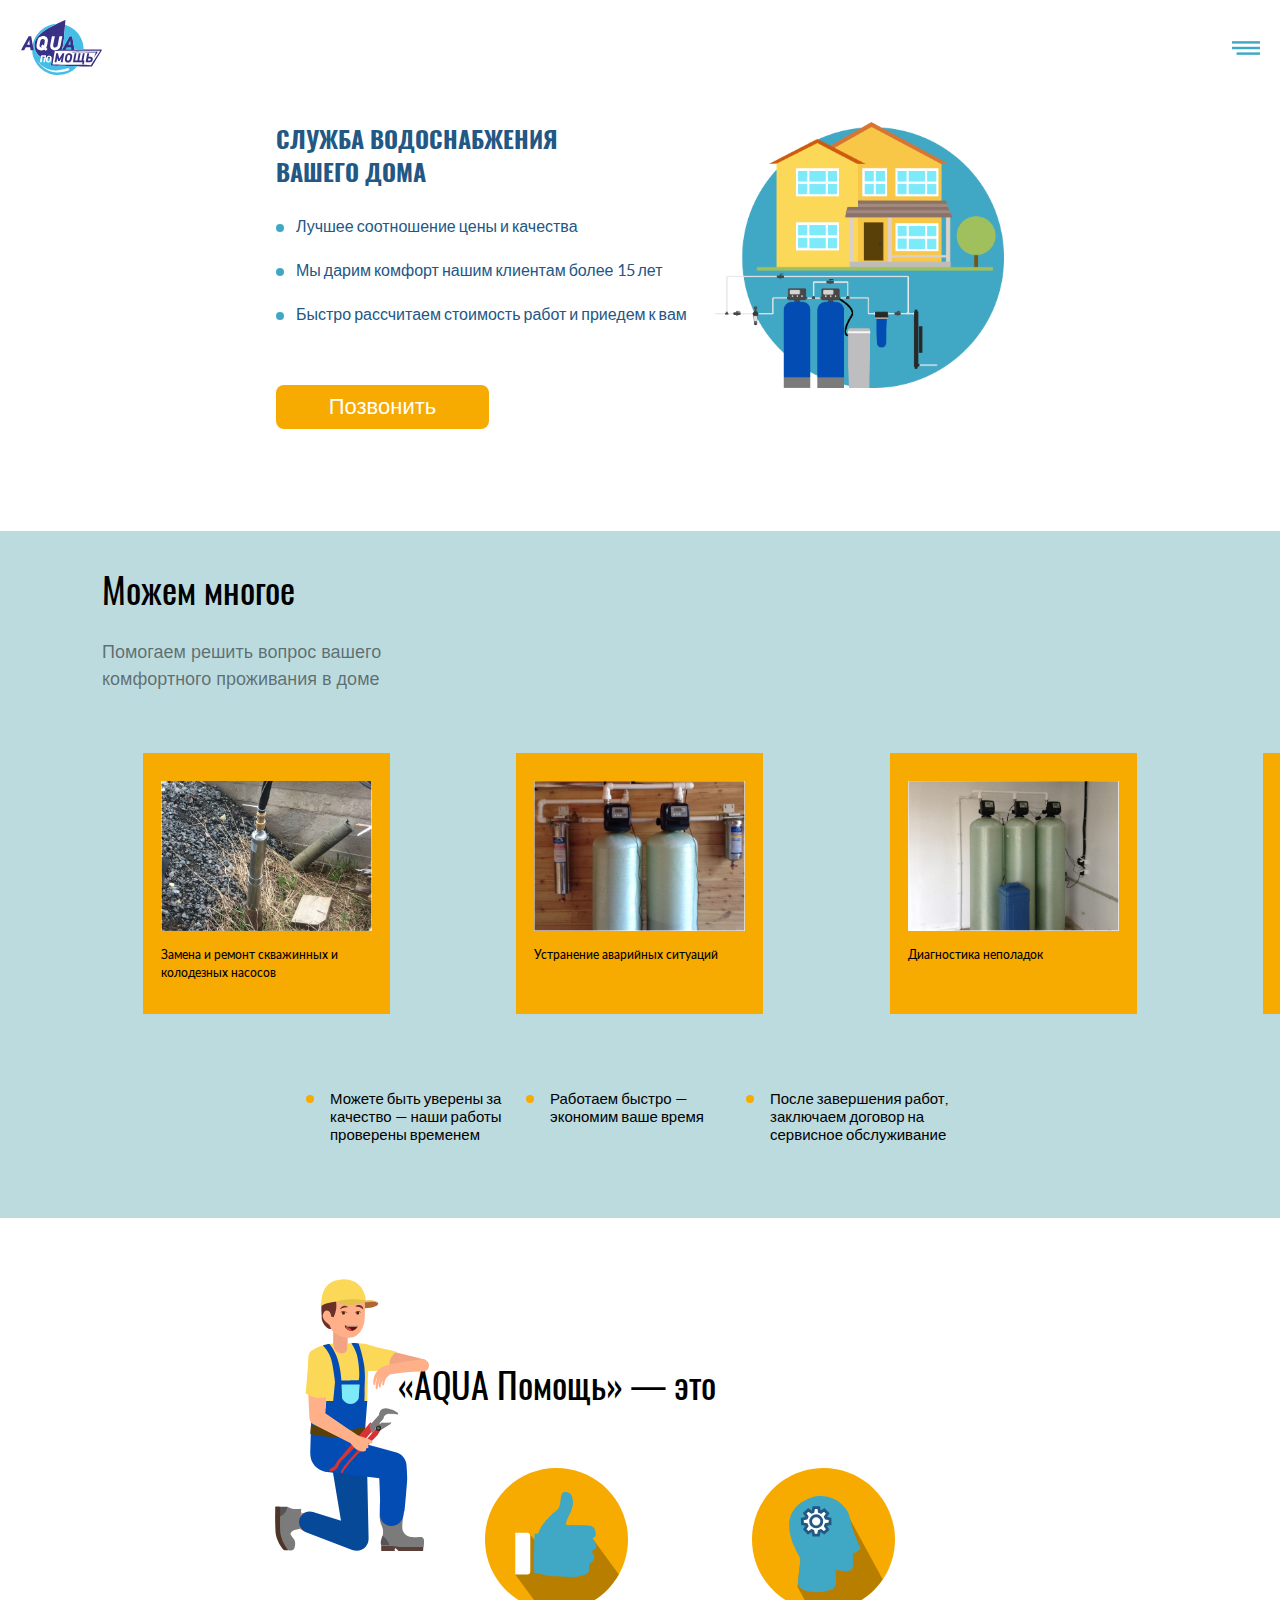
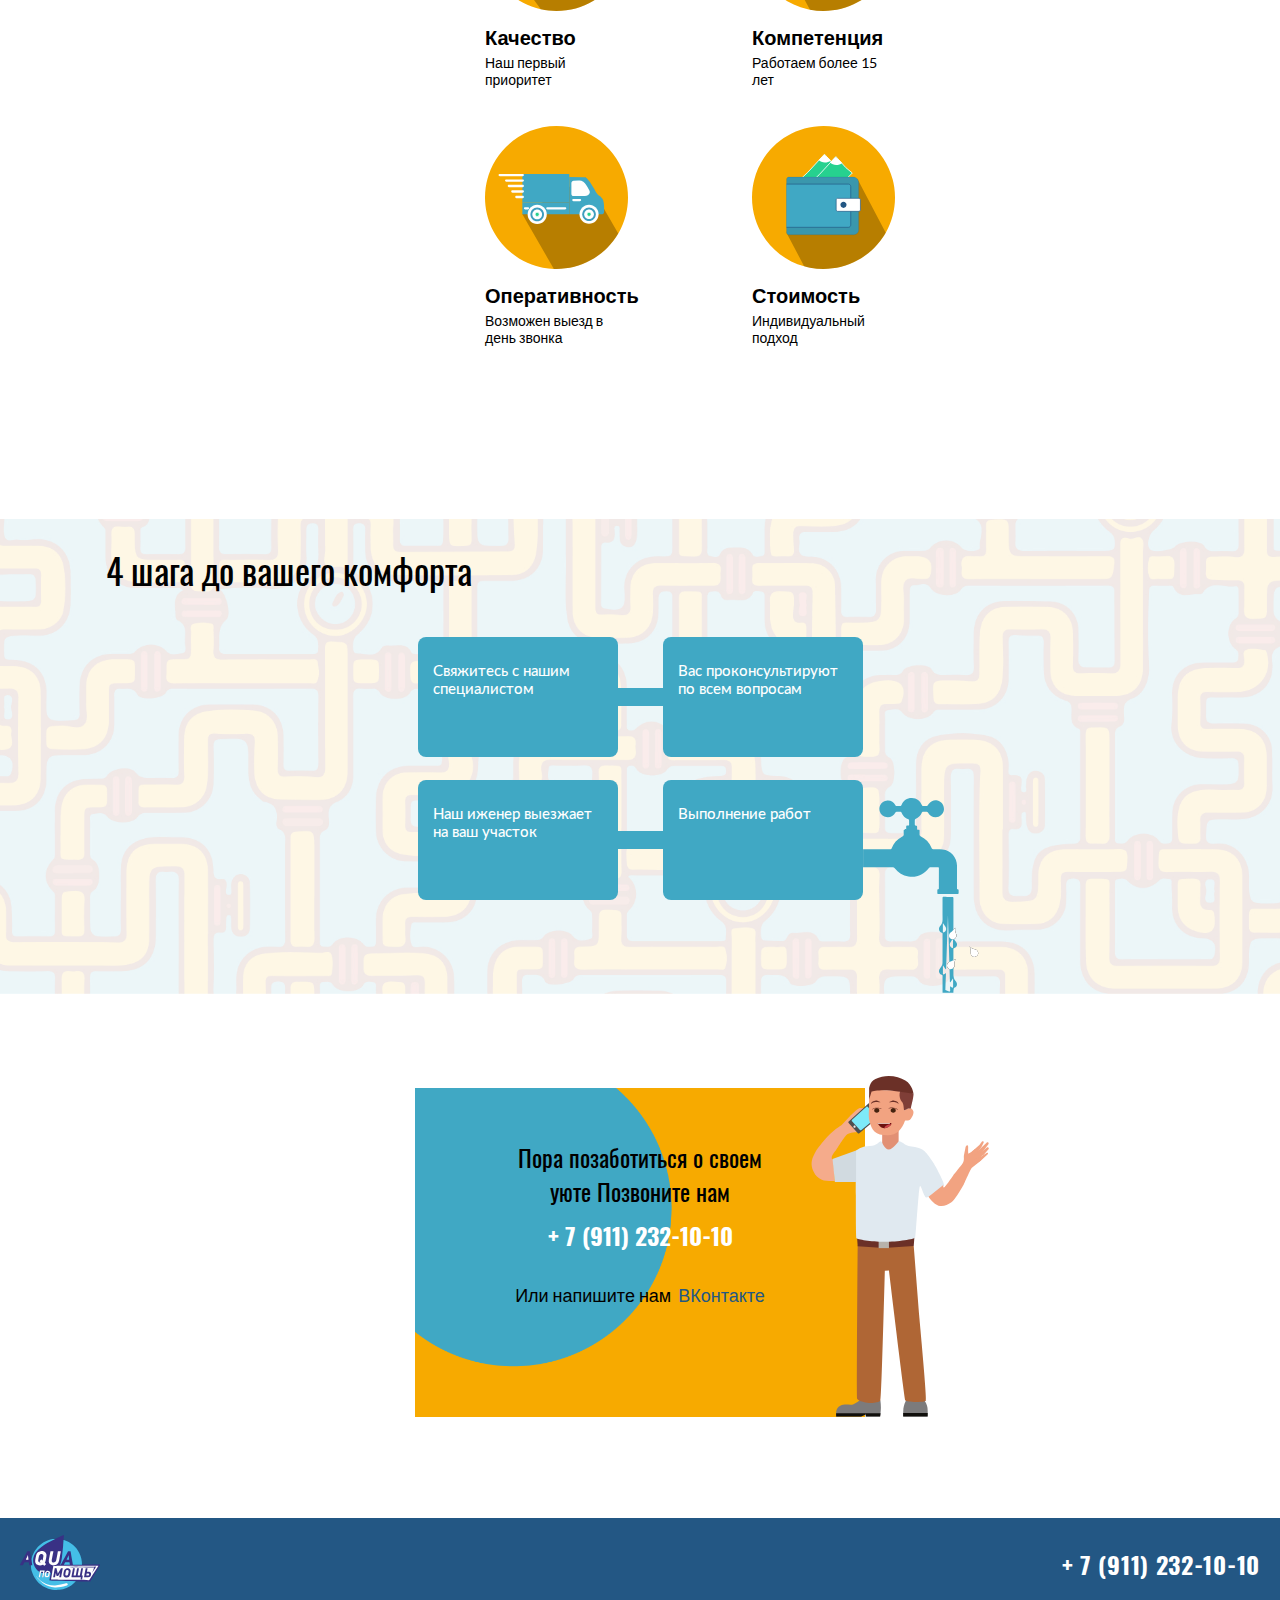
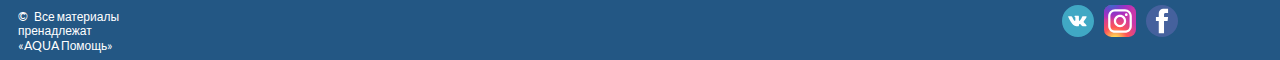
==== commit e29dc153: "add links: fb, inst" ====
--- a/index.html
+++ b/index.html
@@ -8,18 +8,19 @@
     <meta content="telephone=no" name="format-detection"/>
     <meta name="HandheldFriendly" content="true"/>
     <meta name="viewport" content="width=device-width, initial-scale=1.0"/>
-    <meta property="og:type" content="website"/>
+    <meta property="og:type" content="image/png"/>
+    <meta property="og:description" content="Служба водоснабжения вашего дома"/>
     <meta property="og:url" content="http://aquapomosh.ru/"/>
     <meta property="og:title" content="АкваПомощь"/>
-    <meta property="og:image" content="./img/header/logo.svg"/>
+    <meta property="og:image" content="http://aquapomosh.ru/img/welcome/logo.png"/>
     <title>АкваПомощь</title>
-    <link rel="stylesheet" href="./css/style.min.css"/>
+    <link rel="stylesheet" href="css/style.min.css"/>
     <link rel="icon" type="image/x-icon" href="favicon.ico"/>
   </head>
   <body class="page">
     <div class="page__wrapper">
       <header class="header">
-        <nav class="header_wrapper"><a class="header_phone" href="tel:89112321010">+ 7 (911) 232-10-10</a><img class="header_logo" src="./img/header/logo.svg"/>
+        <nav class="header_wrapper"><a class="header_phone" href="tel:89112321010">+ 7 (911) 232-10-10</a><img class="header_logo" src="img/header/logo.svg"/>
           <div class="header_menu js-open-menu"></div>
           <ul class="header_menu_list js-menu-list">
             <li class="header_menu_item"><a href="tel:89112321010">+ 7(911) 232-10-10</a></li>
@@ -27,7 +28,7 @@
             <li class="header_menu_item"><a class="js-scroll" href="#aquaInfo">Преимущества</a></li>
             <li class="header_menu_item"><a class="js-scroll" href="#algoritm">4 шага до уюта</a></li>
             <li class="header_menu_item vk_sibling"><a class="js-scroll" href="#contacts">Контакты</a></li>
-            <li class="header_menu_item header_socials"><a class="header_social_link" href="https://vk.com/club182324708" target="_blank"><img src="./img/header/vk.svg"/></a><a class="header_social_link" href="#" target="_blank"><img src="./img/header/inst.svg"/></a><a class="header_social_link" href="#" target="_blank"><img src="./img/header/face.svg"/></a></li>
+            <li class="header_menu_item header_socials"><a class="header_social_link" href="https://vk.com/club182324708" target="_blank"><img src="img/header/vk.svg"/></a><a class="header_social_link" href="https://www.instagram.com/aquapomosh/?hl=ru" target="_blank"><img src="img/header/inst.svg"/></a><a class="header_social_link" href="https://www.facebook.com/groups/2348221462057852/about/" target="_blank"><img src="img/header/face.svg"/></a></li>
           </ul>
         </nav>
       </header>
@@ -38,7 +39,7 @@
             <li class="welcome_info_item">Лучшее соотношение цены и качества</li>
             <li class="welcome_info_item">Мы дарим комфорт нашим клиентам более 15 лет</li>
             <li class="welcome_info_item">Быстро рассчитаем стоимость работ и приедем к вам</li>
-          </ul><img class="welcome_image" src="./img/welcome/kv.png"/><a class="welcome_button" href="tel:89112321010">Позвонить</a>
+          </ul><img class="welcome_image" src="img/welcome/kv.png"/><a class="welcome_button" href="tel:89112321010">Позвонить</a>
         </div>
       </section>
       <section class="advantages" id="advantages">
@@ -47,67 +48,67 @@
           <p class="advantages_title_text">Помогаем решить вопрос вашего комфортного проживания в доме</p>
           <ul class="advantages_slider owl-carousel">
             <li class="advantages_item">
-              <div class="advantages_image_box"><img src="./img/advantages/1.jpg"/>
+              <div class="advantages_image_box"><img src="img/advantages/1.jpg"/>
                 <p class="advantage_text">Замена и ремонт скважинных и колодезных насосов</p>
               </div>
             </li>
             <li class="advantages_item">
-              <div class="advantages_image_box"><img src="./img/advantages/2.jpg"/>
+              <div class="advantages_image_box"><img src="img/advantages/2.jpg"/>
                 <p class="advantage_text">Устранение аварийных ситуаций</p>
               </div>
             </li>
             <li class="advantages_item">
-              <div class="advantages_image_box"><img src="./img/advantages/3.jpg"/>
+              <div class="advantages_image_box"><img src="img/advantages/3.jpg"/>
                 <p class="advantage_text">Диагностика неполадок</p>
               </div>
             </li>
             <li class="advantages_item">
-              <div class="advantages_image_box"><img src="./img/advantages/4.jpg"/>
+              <div class="advantages_image_box"><img src="img/advantages/4.jpg"/>
                 <p class="advantage_text">Замена насосных станций, гидробаков и мембран</p>
               </div>
             </li>
             <li class="advantages_item">
-              <div class="advantages_image_box"><img src="./img/advantages/5.jpg"/>
+              <div class="advantages_image_box"><img src="img/advantages/5.jpg"/>
                 <p class="advantage_text">Обслуживание и ремонт фильтрационных систем очистки воды</p>
               </div>
             </li>
             <li class="advantages_item">
-              <div class="advantages_image_box"><img src="./img/advantages/6.jpg"/>
+              <div class="advantages_image_box"><img src="img/advantages/6.jpg"/>
                 <p class="advantage_text">Замена расходных материалов (картриджей, сменных мешков)</p>
               </div>
             </li>
             <li class="advantages_item">
-              <div class="advantages_image_box"><img src="./img/advantages/7.jpg"/>
+              <div class="advantages_image_box"><img src="img/advantages/7.jpg"/>
                 <p class="advantage_text">Доставка таблетированной соли и других реагентов</p>
               </div>
             </li>
             <li class="advantages_item">
-              <div class="advantages_image_box"><img src="./img/advantages/8.jpg"/>
+              <div class="advantages_image_box"><img src="img/advantages/8.jpg"/>
                 <p class="advantage_text">Перезагрузка засыпных фильтров</p>
               </div>
             </li>
             <li class="advantages_item">
-              <div class="advantages_image_box"><img src="./img/advantages/9.jpg"/>
+              <div class="advantages_image_box"><img src="img/advantages/9.jpg"/>
                 <p class="advantage_text">Разработка, проектирование и монтаж систем водоочистки</p>
               </div>
             </li>
             <li class="advantages_item">
-              <div class="advantages_image_box"><img src="./img/advantages/10.jpg"/>
+              <div class="advantages_image_box"><img src="img/advantages/10.jpg"/>
                 <p class="advantage_text">Установка и обслуживание бытовых водоочистителей</p>
               </div>
             </li>
             <li class="advantages_item">
-              <div class="advantages_image_box"><img src="./img/advantages/11.jpg"/>
+              <div class="advantages_image_box"><img src="img/advantages/11.jpg"/>
                 <p class="advantage_text">Анализ воды</p>
               </div>
             </li>
             <li class="advantages_item">
-              <div class="advantages_image_box"><img src="./img/advantages/12.jpg"/>
+              <div class="advantages_image_box"><img src="img/advantages/12.jpg"/>
                 <p class="advantage_text">Обслуживание системы обратного осмоса (замена мембран)</p>
               </div>
             </li>
             <li class="advantages_item">
-              <div class="advantages_image_box"><img src="./img/advantages/13.jpg"/>
+              <div class="advantages_image_box"><img src="img/advantages/13.jpg"/>
                 <p class="advantage_text">Профессиональная чистка емкостей для воды</p>
               </div>
             </li>
@@ -123,19 +124,19 @@
         <div class="aquaInfo_wrapper">
           <h2 class="auqaInfo_title">«AQUA Помощь» — это</h2>
           <ul class="aquaInfo_list">
-            <li class="aquaInfo_list_item"><img src="./img/aquaInfo/1.svg"/>
+            <li class="aquaInfo_list_item"><img src="img/aquaInfo/1.svg"/>
               <p class="auqaInfo_item_title">Качество</p>
               <p class="auqaInfo_item_text">Наш первый приоритет</p>
             </li>
-            <li class="aquaInfo_list_item"><img src="./img/aquaInfo/2.svg"/>
+            <li class="aquaInfo_list_item"><img src="img/aquaInfo/2.svg"/>
               <p class="auqaInfo_item_title">Компетенция</p>
               <p class="auqaInfo_item_text">Работаем более 15 лет</p>
             </li>
-            <li class="aquaInfo_list_item"><img src="./img/aquaInfo/3.svg"/>
+            <li class="aquaInfo_list_item"><img src="img/aquaInfo/3.svg"/>
               <p class="auqaInfo_item_title">Оперативность</p>
               <p class="auqaInfo_item_text">Возможен выезд в день звонка</p>
             </li>
-            <li class="aquaInfo_list_item"><img src="./img/aquaInfo/4.svg"/>
+            <li class="aquaInfo_list_item"><img src="img/aquaInfo/4.svg"/>
               <p class="auqaInfo_item_title">Стоимость</p>
               <p class="auqaInfo_item_text">Индивидуальный подход</p>
             </li>
@@ -163,21 +164,21 @@
       </section>
       <section class="contacts" id="contacts">
         <div class="contacts_wrapper">
-          <h2 class="contacts_title">Пора позаботиться о своем уюте Позвоните нам</h2><img class="contacts_human" src="./img/contacts/human.svg"/><a class="contacts_phone" href="tel:89112321010">+ 7 (911) 232-10-10</a>
-          <p class="contacts_text">Или напишите нам<a class="contacts_vk_link" href="https://vk.com/id537787785" target="_blank">ВКонтакте</a></p>
+          <h2 class="contacts_title">Пора позаботиться о своем уюте Позвоните нам</h2><img class="contacts_human" src="img/contacts/human.svg"/><a class="contacts_phone" href="tel:89112321010">+ 7 (911) 232-10-10</a>
+          <p class="contacts_text">Или напишите нам<a class="contacts_vk_link" href="https://vk.com/club182324708" target="_blank">ВКонтакте</a></p>
         </div>
       </section>
       <footer class="footer">
         <div class="footer_wrapper">
-          <div class="footer_left_box"><img class="footer_logo" src="./img/header/logo.svg"/><a class="footer_phone" href="tel:89112321010">+ 7 (911) 232-10-10</a>
+          <div class="footer_left_box"><img class="footer_logo" src="img/header/logo.svg"/><a class="footer_phone" href="tel:89112321010">+ 7 (911) 232-10-10</a>
             <p class="footer_copyright">Все материалы пренадлежат <br/> «AQUA Помощь»</p>
           </div>
-          <div class="footer_right_box"><a class="footer_link vk" href="https://vk.com/club182324708" target="_blank"></a><a class="footer_link inst" href="#" target="_blank"></a><a class="footer_link face" href="#" target="_blank"></a></div>
+          <div class="footer_right_box"><a class="footer_link vk" href="https://vk.com/club182324708" target="_blank"></a><a class="footer_link inst" href="https://www.instagram.com/aquapomosh/?hl=ru" target="_blank"></a><a class="footer_link face" href="https://www.facebook.com/groups/2348221462057852/about/" target="_blank"></a></div>
         </div>
       </footer>
     </div>
     <div class="beforeBodyEnd" style="display: none">
-      <script src="./js/app.min.js"></script>
+      <script src="js/app.min.js"></script>
     </div>
   </body>
 </html>--- a/css/style.min.css
+++ b/css/style.min.css
@@ -1,3 +1,3 @@
 @charset "UTF-8";
 /*! normalize-scss | MIT/GPLv2 License | bit.ly/normalize-scss */
-@-webkit-keyframes fadeOut{0%{opacity:1}to{opacity:0}}@keyframes fadeOut{0%{opacity:1}to{opacity:0}}html{line-height:1.15;-ms-text-size-adjust:100%;-webkit-text-size-adjust:100%;height:100%;-webkit-box-sizing:border-box;box-sizing:border-box;font-size:10px}body{margin:0}article,aside,details,figcaption,figure,footer,header,main,menu,nav,section{display:block}h1{font-size:2em}figure{margin:1em 40px}hr{-webkit-box-sizing:content-box;box-sizing:content-box;height:0;overflow:visible}code,kbd,pre,samp{font-family:monospace,monospace;font-size:1em}a,mark{color:#000}a{-webkit-text-decoration-skip:objects;font:inherit;border:0;outline:0;-webkit-transition:.3s;-o-transition:.3s;transition:.3s;background-color:transparent}abbr[title]{border-bottom:none;-webkit-text-decoration:underline dotted;text-decoration:underline dotted}b,strong{font-weight:bolder}dfn{font-style:italic}mark{background-color:#ff0}small{font-size:80%}sub,sup{font-size:75%;line-height:0;position:relative;vertical-align:baseline}sub{bottom:-.25em}sup{top:-.5em}audio,canvas,video{display:inline-block}audio:not([controls]){display:none;height:0}img{border-style:none;max-width:100%;height:auto}svg:not(:root){overflow:hidden}button{line-height:1.15}input,optgroup,select,textarea{font-family:sans-serif;font-size:100%;line-height:1.15;margin:0}button,input{overflow:visible}button,select{text-transform:none}[type=reset],[type=submit],button,html [type=button]{-webkit-appearance:button}[type=button]::-moz-focus-inner,[type=reset]::-moz-focus-inner,[type=submit]::-moz-focus-inner,button::-moz-focus-inner{border-style:none;padding:0}[type=button]:-moz-focusring,[type=reset]:-moz-focusring,[type=submit]:-moz-focusring,button:-moz-focusring{outline:1px dotted ButtonText}[type=checkbox],[type=radio]{-webkit-box-sizing:border-box;box-sizing:border-box;padding:0}[type=number]::-webkit-inner-spin-button,[type=number]::-webkit-outer-spin-button{height:auto}[type=search]{-webkit-appearance:textfield;outline-offset:-2px}[type=search]::-webkit-search-cancel-button,[type=search]::-webkit-search-decoration{-webkit-appearance:none}::-webkit-file-upload-button{-webkit-appearance:button;font:inherit}fieldset{padding:.35em .75em .625em}legend{-webkit-box-sizing:border-box;box-sizing:border-box;display:table;max-width:100%;padding:0;color:inherit;white-space:normal}progress{display:inline-block;vertical-align:baseline}textarea{overflow:auto}summary{display:list-item}.owl-carousel .owl-dots.disabled,.owl-carousel .owl-nav.disabled,[hidden],input[type=checkbox],input[type=radio],template{display:none}@font-face{font-family:'lato-reg';src:url(../fonts/lato-regular.woff2) format("woff2");font-weight:400;font-style:normal}@font-face{font-family:'oswald-bold';src:url(../fonts/Oswald-Bold.woff) format("woff");font-weight:400;font-style:normal}@font-face{font-family:'oswald-reg';src:url(../fonts/Oswald-Regular.woff) format("woff");font-weight:400;font-style:normal}@font-face{font-family:'Lato-Medium';src:url(../fonts/Lato-Medium.woff) format("woff");font-weight:600;font-style:normal}*,::after,::before{-webkit-box-sizing:inherit;box-sizing:inherit}.page{height:100%;margin:0;padding:0;font-family:"Open Sans",Helvetica,Arial,sans-serif;font-size:14px;line-height:1.2;-webkit-font-smoothing:antialiased;-moz-osx-font-smoothing:grayscale}.page__wrapper{min-height:100vh;overflow-x:hidden;min-width:320px}li,ul{list-style:none}button,h1,h2,h3,h4,h5,h6,li,p,ul{margin:0;padding:0}button{font:inherit;color:#000;border:0;outline:0;cursor:pointer;background:0 0;-webkit-transition:.3s;-o-transition:.3s;transition:.3s}input[type=checkbox]+i{display:inline-block;vertical-align:top;position:relative;width:21px;height:20px;background-color:#000}input[type=checkbox]:checked+i::after{content:"";display:block;width:9px;height:6px;position:absolute;top:6px;left:6px;border-left:2px solid #fff;border-bottom:2px solid #fff;-webkit-transform:rotate(-45deg);-ms-transform:rotate(-45deg);transform:rotate(-45deg)}input[type=radio]+i{display:inline-block;vertical-align:top;position:relative;width:21px;height:21px;background-color:#fff;-webkit-border-radius:50%;border-radius:50%}input[type=radio]:checked+i::after{content:"";display:block;width:9px;height:9px;position:absolute;top:6px;left:6px;background-color:#000;-webkit-border-radius:50%;border-radius:50%}.owl-carousel,.owl-carousel .owl-item{-webkit-tap-highlight-color:transparent;position:relative}.owl-carousel{display:none;width:100%;z-index:1}.owl-carousel .owl-stage{position:relative;-ms-touch-action:pan-Y;touch-action:manipulation;-moz-backface-visibility:hidden}.owl-carousel .owl-stage:after{content:".";display:block;clear:both;visibility:hidden;line-height:0;height:0}.owl-carousel .owl-stage-outer{position:relative;overflow:hidden;-webkit-transform:translate3d(0,0,0)}.owl-carousel .owl-item,.owl-carousel .owl-wrapper{-moz-backface-visibility:hidden;-ms-backface-visibility:hidden;-webkit-transform:translate3d(0,0,0);-moz-transform:translate3d(0,0,0);-ms-transform:translate3d(0,0,0)}.owl-carousel .owl-wrapper{-webkit-backface-visibility:hidden}.owl-carousel .owl-item{min-height:1px;float:left;-webkit-backface-visibility:hidden;-webkit-touch-callout:none}.owl-carousel .owl-item img{display:block;width:100%}.no-js .owl-carousel,.owl-carousel.owl-loaded{display:block}.owl-carousel .owl-dot,.owl-carousel .owl-nav .owl-next,.owl-carousel .owl-nav .owl-prev{cursor:pointer;-webkit-user-select:none;-moz-user-select:none;-ms-user-select:none;user-select:none}.owl-carousel .owl-nav button.owl-next,.owl-carousel .owl-nav button.owl-prev,.owl-carousel button.owl-dot{background:0 0;color:inherit;border:0;padding:0!important;font:inherit}.owl-carousel.owl-loading{opacity:0;display:block}.owl-carousel.owl-hidden{opacity:0}.owl-carousel.owl-refresh .owl-item{visibility:hidden}.owl-carousel.owl-drag .owl-item{-ms-touch-action:pan-y;touch-action:pan-y;-webkit-user-select:none;-moz-user-select:none;-ms-user-select:none;user-select:none}.owl-carousel.owl-grab{cursor:move;cursor:-webkit-grab;cursor:grab}.owl-carousel.owl-rtl{direction:rtl}.owl-carousel.owl-rtl .owl-item{float:right}.owl-carousel .animated{-webkit-animation-duration:1s;animation-duration:1s;-webkit-animation-fill-mode:both;animation-fill-mode:both}.owl-carousel .owl-animated-in{z-index:0}.owl-carousel .owl-animated-out{z-index:1}.owl-carousel .fadeOut{-webkit-animation-name:fadeOut;animation-name:fadeOut}.owl-height{-webkit-transition:height .5s ease-in-out;-o-transition:height .5s ease-in-out;transition:height .5s ease-in-out}.owl-carousel .owl-item .owl-lazy{opacity:0;-webkit-transition:opacity .4s ease;-o-transition:opacity .4s ease;transition:opacity .4s ease}.owl-carousel .owl-item .owl-lazy:not([src]),.owl-carousel .owl-item .owl-lazy[src^=""]{max-height:0}.owl-carousel .owl-item img.owl-lazy{-webkit-transform-style:preserve-3d;transform-style:preserve-3d}.owl-carousel .owl-video-wrapper{position:relative;height:100%;background:#000}.owl-carousel .owl-video-play-icon{position:absolute;height:80px;width:80px;left:50%;top:50%;margin-left:-40px;margin-top:-40px;background:url(owl.video.play.png) no-repeat;cursor:pointer;z-index:1;-webkit-backface-visibility:hidden;-webkit-transition:-webkit-transform .1s ease;-o-transition:transform .1s ease;transition:transform .1s ease;transition:transform .1s ease,-webkit-transform .1s ease}.owl-carousel .owl-video-play-icon:hover{-ms-transform:scale(1.3,1.3);-webkit-transform:scale(1.3,1.3);transform:scale(1.3,1.3)}.owl-carousel .owl-video-playing .owl-video-play-icon,.owl-carousel .owl-video-playing .owl-video-tn{display:none}.owl-carousel .owl-video-tn{opacity:0;height:100%;background-position:center center;background-repeat:no-repeat;-webkit-background-size:contain;background-size:contain;-webkit-transition:opacity .4s ease;-o-transition:opacity .4s ease;transition:opacity .4s ease}.owl-carousel .owl-video-frame{position:relative;z-index:1;height:100%;width:100%}.container{display:block;position:relative;margin:0 auto;width:320px}@media (min-width:375px){.container{width:375px}}@media (min-width:768px){.container{width:768px}}@media (min-width:1260px){.container{width:1260px}}.algoritm{display:block;background:url(../img/algoritm/bg.jpg) no-repeat center;-webkit-background-size:cover;background-size:cover}.algoritm_wrapper{width:100%;margin:0 auto;padding-bottom:72px}@media (min-width:768px){.algoritm_wrapper{padding-bottom:94px}}@media (min-width:1366px){.algoritm_wrapper{padding-bottom:171px;padding-top:49px}}@media (min-width:1920px){.algoritm_wrapper{padding-top:28px;padding-bottom:200px}}.algoritm_title{width:280px;font-family:"oswald-reg",Helvetica,Arial,sans-serif;font-weight:400;font-size:22px;line-height:33px;padding-top:10px;margin:0 auto 37px}@media (min-width:768px){.algoritm_title{margin-left:106px;font-size:36px;line-height:53px;width:auto;padding-top:24px;margin-bottom:41px}}@media (min-width:1366px){.algoritm_title{margin-left:42px;font-size:36px;line-height:53px;margin-bottom:65px}}@media (min-width:1920px){.algoritm_title{font-size:64px;line-height:95px;padding-top:0;margin-bottom:153px;margin-left:78px}}@media (min-width:768px){.algoritm_list{display:-webkit-box!important;display:-webkit-flex!important;display:-ms-flexbox!important;display:flex!important;-webkit-box-orient:horizontal;-webkit-box-direction:normal;-webkit-flex-flow:row wrap;-ms-flex-flow:row wrap;flex-flow:row wrap;-webkit-box-pack:center;-webkit-justify-content:center;-ms-flex-pack:center;justify-content:center;width:480px;margin:0 auto}}@media (min-width:1366px){.algoritm_list{width:1266px;-webkit-box-pack:start;-webkit-justify-content:flex-start;-ms-flex-pack:start;justify-content:flex-start}}@media (min-width:1920px){.algoritm_list{width:1628px;margin-left:78px}}.algoritm_item{width:162px;height:94px;background:#40a8c4;-webkit-border-radius:8px;border-radius:8px}.algoritm_item p{color:#fff;font-size:12px;line-height:18px;font-family:"Lato-Medium",Helvetica,Arial,sans-serif;padding:26px 15px 0}@media (min-width:768px){.algoritm_item{width:200px;height:120px;margin-right:45px;margin-bottom:23px;position:relative}.algoritm_item:first-child:before{content:'';position:absolute;width:50px;height:18px;background:#40a8c4;right:-50px;top:50%;-webkit-transform:translateY(-50%);-ms-transform:translateY(-50%);transform:translateY(-50%)}.algoritm_item:nth-child(3){margin-bottom:0}.algoritm_item:nth-child(3):before{content:'';position:absolute;width:50px;height:18px;background:#40a8c4;right:-50px;top:50%;-webkit-transform:translateY(-50%);-ms-transform:translateY(-50%);transform:translateY(-50%)}.algoritm_item:last-child{margin-right:0;margin-bottom:0}.algoritm_item:last-child:after{content:'';position:absolute;width:116px;height:196px;right:-116px;top:96%;-webkit-transform:translateY(-50%);-ms-transform:translateY(-50%);transform:translateY(-50%);background:url(../img/algoritm/krane.svg) no-repeat center;-webkit-background-size:contain;background-size:contain}.algoritm_item:nth-child(2){margin-right:0}.algoritm_item p{font-size:15px}}@media (min-width:1366px){.algoritm_item{width:220px;height:154px;display:-webkit-box;display:-webkit-flex;display:-ms-flexbox;display:flex;-webkit-box-align:center;-webkit-align-items:center;-ms-flex-align:center;align-items:center;-webkit-box-pack:center;-webkit-justify-content:center;-ms-flex-pack:center;justify-content:center;margin-right:90px}.algoritm_item p{font-size:18px;line-height:19px;padding-top:0}}@media (min-width:1920px){.algoritm_item{font-size:20px;line-height:24px}}@media (min-width:1366px){.algoritm_list .algoritm_item{margin-right:90px;margin-bottom:0}.algoritm_list .algoritm_item:not(:last-child):before{width:90px;right:-90px;content:'';position:absolute;height:18px;background:#40a8c4;top:50%;-webkit-transform:translateY(-50%);-ms-transform:translateY(-50%);transform:translateY(-50%)}.algoritm_list .algoritm_item:after{top:72%}}@media (min-width:1920px){.algoritm_list .algoritm_item{margin-right:180px;width:271px;height:154px}.algoritm_list .algoritm_item:last-child{margin-right:0}.algoritm_list .algoritm_item:not(:last-child):before{width:184px;left:270px}}.advantages{display:block;padding-top:41px;margin-bottom:120px}@media (min-width:768px){.advantages{background:#bcdbdf;margin-bottom:0}}@media (min-width:1366px){.advantages{height:1301px;margin-bottom:200px}}@media (min-width:1920px){.advantages{height:1960px;margin-bottom:390px}}@media (min-width:768px){.advantages_slider{margin-bottom:60px}}@media (min-width:1366px){.advantages_slider{display:-webkit-box!important;display:-webkit-flex!important;display:-ms-flexbox!important;display:flex!important;-webkit-box-orient:horizontal;-webkit-box-direction:normal;-webkit-flex-flow:row wrap;-ms-flex-flow:row wrap;flex-flow:row wrap;-webkit-box-pack:start;-webkit-justify-content:flex-start;-ms-flex-pack:start;justify-content:flex-start;-webkit-box-align:start;-webkit-align-items:flex-start;-ms-flex-align:start;align-items:flex-start;width:881px;margin-left:auto;margin-top:-270px}}@media (min-width:1920px){.advantages_slider{width:1262px;margin-top:-370px}}.advantages_wrapper{width:100%;margin:0 auto;position:relative}@media (min-width:768px){.advantages_wrapper{width:100%}}@media (min-width:1366px){.advantages_wrapper{width:1287px}}@media (min-width:1920px){.advantages_wrapper{width:1776px}}.advantages_title{display:block;width:280px;font-size:22px;line-height:33px;font-family:"oswald-reg",Helvetica,Arial,sans-serif;font-weight:400;margin:0 auto 34px}@media (min-width:768px){.advantages_title{font-size:36px;margin-right:auto;margin-left:102px}}@media (min-width:1366px){.advantages_title{margin-left:40px;font-size:36px;line-height:53px;margin-bottom:15px}}@media (min-width:1920px){.advantages_title{font-size:64px;line-height:95px;width:auto;margin-bottom:19px}}.advantages_title_text{display:none}@media (min-width:768px){.advantages_title_text{display:block;color:rgba(0,0,0,.5);width:295px;margin-left:102px;font-size:18px;line-height:27px;margin-bottom:60px}}@media (min-width:1366px){.advantages_title_text{margin-left:40px}}@media (min-width:1920px){.advantages_title_text{font-size:24px;line-height:34px}}.advantages_item{width:247px;height:261px;-webkit-box-sizing:border-box;box-sizing:border-box;margin:0 auto;background:#f7aa00}@media (min-width:1366px){.advantages_item{margin-bottom:60px}}@media (min-width:1920px){.advantages_item{width:372px;height:392px;margin-bottom:90px}}.advantages_image_box{padding-left:18px;padding-right:18px;padding-top:28px}.advantages_image_box img{display:block;width:211px;height:150px;margin:0 auto 15px}@media (min-width:1920px){.advantages_image_box{padding:41px 27px}.advantages_image_box img{width:317px;height:226px}}.advantage_text{font-family:"Lato-Medium",Helvetica,Arial,sans-serif;font-weight:500;font-size:12px;line-height:18px}@media (min-width:1366px){.advantage_text{font-size:15px}}@media (min-width:1920px){.advantage_text{font-size:20px;line-height:28px}}.advantages_bottom_content{display:none}@media (min-width:768px){.advantages_bottom_content{display:-webkit-box;display:-webkit-flex;display:-ms-flexbox;display:flex;-webkit-box-align:start;-webkit-align-items:flex-start;-ms-flex-align:start;align-items:flex-start;-webkit-box-pack:center;-webkit-justify-content:center;-ms-flex-pack:center;justify-content:center;width:640px;margin:0 auto;padding-bottom:74px}}@media (min-width:1366px){.advantages_bottom_content{-webkit-box-orient:vertical;-webkit-box-direction:normal;-webkit-flex-direction:column;-ms-flex-direction:column;flex-direction:column;-webkit-box-align:start;-webkit-align-items:flex-start;-ms-flex-align:start;align-items:flex-start;position:absolute;top:261px;left:66px;width:300px}}@media (min-width:1920px){.advantages_bottom_content{top:397px}}@media (min-width:768px){.advantages_bottom_item{width:180px;margin-right:40px;font-family:"lato-reg",Helvetica,Arial,sans-serif;font-size:15px;position:relative}.advantages_bottom_item:last-child{margin-right:0}.advantages_bottom_item:before{content:'';position:absolute;left:-24px;top:5px;width:8px;height:8px;background:#f7aa00;-webkit-border-radius:50%;border-radius:50%}}@media (min-width:1366px){.advantages_bottom_item{font-size:18px;line-height:27px;width:100%;margin-bottom:70px}}@media (min-width:1920px){.advantages_bottom_item{font-size:24px;line-height:28px}.advantages_bottom_item:before{width:12px;height:12px;margin-right:20px}}.aquaInfo{display:block}.aquaInfo_wrapper{width:280px;margin:0 auto;position:relative;padding-bottom:61px}@media (min-width:768px){.aquaInfo_wrapper{width:768px;padding-top:139px}}@media (min-width:1366px){.aquaInfo_wrapper{width:100%;margin:0 auto;display:-webkit-box;display:-webkit-flex;display:-ms-flexbox;display:flex;-webkit-box-orient:vertical;-webkit-box-direction:normal;-webkit-flex-direction:column;-ms-flex-direction:column;flex-direction:column;-webkit-box-align:start;-webkit-align-items:flex-start;-ms-flex-align:start;align-items:flex-start;padding-bottom:129px}}.auqaInfo_title{font-family:"oswald-reg",Helvetica,Arial,sans-serif;font-size:22px;line-height:33px;font-weight:400;position:relative;padding-left:69px;margin-bottom:140px}.auqaInfo_title:after{content:'';position:absolute;left:0;top:-49px;width:95px;height:167px;background:url(../img/header/dude.svg) no-repeat center;-webkit-background-size:contain;background-size:contain;-webkit-transform:rotateY(180deg);transform:rotateY(180deg)}@media (min-width:768px){.auqaInfo_title{font-size:36px;line-height:53px;padding-left:142px;margin-bottom:58px}.auqaInfo_title:after{width:155px;height:273px;left:19px;top:-78px}}@media (min-width:1366px){.auqaInfo_title{padding-left:219px}.auqaInfo_title:after{width:224px;height:396px;left:32px;top:-119px}}@media (min-width:1920px){.auqaInfo_title{font-size:64px;line-height:95px;padding-left:368px}.auqaInfo_title:after{width:388px;height:685px;left:40px;top:-207px}}.aquaInfo_list{display:-webkit-box;display:-webkit-flex;display:-ms-flexbox;display:flex;-webkit-box-orient:horizontal;-webkit-box-direction:normal;-webkit-flex-direction:row;-ms-flex-direction:row;flex-direction:row;-webkit-flex-wrap:wrap;-ms-flex-wrap:wrap;flex-wrap:wrap;-webkit-box-pack:justify;-webkit-justify-content:space-between;-ms-flex-pack:justify;justify-content:space-between;width:224px;margin:0 auto}@media (min-width:768px){.aquaInfo_list{width:410px;margin-left:229px;margin-bottom:111px}}@media (min-width:1366px){.aquaInfo_list{width:907px;margin-left:400px;margin-right:auto;margin-bottom:0}}@media (min-width:1920px){.aquaInfo_list{width:1302px;margin-left:532px;-webkit-box-pack:start;-webkit-justify-content:flex-start;-ms-flex-pack:start;justify-content:flex-start}}.aquaInfo_list_item{width:91px;text-align:left}.aquaInfo_list_item:first-child{margin-bottom:37px}.aquaInfo_list_item img{margin-bottom:6px;width:100%}@media (min-width:768px){.aquaInfo_list_item{width:143px}.aquaInfo_list_item:first-child{margin-right:117px}}@media (min-width:1366px){.aquaInfo_list_item{display:-webkit-box;display:-webkit-flex;display:-ms-flexbox;display:flex;-webkit-box-orient:vertical;-webkit-box-direction:normal;-webkit-flex-direction:column;-ms-flex-direction:column;flex-direction:column;-webkit-box-align:center;-webkit-align-items:center;-ms-flex-align:center;align-items:center;text-align:center}.aquaInfo_list_item:first-child{margin-right:0}}@media (min-width:1920px){.aquaInfo_list_item{width:208px;margin-right:144px}.aquaInfo_list_item:first-child{margin-right:144px}.aquaInfo_list_item:last-child{margin-right:0}.aquaInfo_list_item img{width:204px;margin-bottom:41px}}.auqaInfo_item_title{font-family:"lato-reg",Helvetica,Arial,sans-serif;font-weight:700;font-size:14px;line-height:34px}@media (min-width:768px){.auqaInfo_item_title{font-size:20px}}@media (min-width:1366px){.auqaInfo_item_title{font-size:22px;line-height:34px}}@media (min-width:1920px){.auqaInfo_item_title{font-size:36px;line-height:34px;margin-bottom:24px}}.auqaInfo_item_text{font-family:"lato-reg",Helvetica,Arial,sans-serif;font-size:12px;line-height:18px;font-weight:400}@media (min-width:768px){.auqaInfo_item_text{font-size:14px;line-height:17px}}@media (min-width:1366px){.auqaInfo_item_text{font-size:18px;line-height:27px}}@media (min-width:1920px){.auqaInfo_item_text{font-size:24px;line-height:34px}}.contacts{display:block;padding:23px 11px 35px;background:#fff}@media (min-width:768px){.contacts{padding-top:94px;padding-bottom:101px}}@media (min-width:1366px){.contacts{padding-top:134px;padding-bottom:215px}}.contacts_wrapper{width:297px;height:217px;margin:0 auto;background:url(../img/contacts/bg.png) #f7aa00 no-repeat center;-webkit-background-size:cover;background-size:cover;position:relative}@media (min-width:768px){.contacts_wrapper{width:450px;height:329px;display:-webkit-box;display:-webkit-flex;display:-ms-flexbox;display:flex;-webkit-box-orient:vertical;-webkit-box-direction:normal;-webkit-flex-direction:column;-ms-flex-direction:column;flex-direction:column;-webkit-box-align:center;-webkit-align-items:center;-ms-flex-align:center;align-items:center}}@media (min-width:1366px){.contacts_wrapper{width:822px;height:600px}}.contacts_title{font-size:16px;color:#000;font-family:"oswald-reg",Helvetica,Arial,sans-serif;font-weight:400;text-align:center;width:194px;margin-left:90px;padding-top:16px;margin-bottom:17px}@media (min-width:768px){.contacts_title{font-size:24px;line-height:143.75%;width:290px;padding-top:52px;margin:0 0 8px}}@media (min-width:1366px){.contacts_title{font-size:48px;line-height:69px;width:580px;margin-bottom:24px}}.contacts_human{position:absolute;top:3px;left:17px}@media (min-width:768px){.contacts_human{width:180px;height:345px;left:395px;top:auto;bottom:-2px}}@media (min-width:1366px){.contacts_human{width:258px;height:500px;left:743px;bottom:-6px}}.contacts_phone{display:inline-block;margin-left:109px;font-family:"oswald-bold",Helvetica,Arial,sans-serif;font-size:22px;line-height:33px;text-transform:uppercase;color:#fff;text-decoration:none;margin-bottom:32px}@media (min-width:768px){.contacts_phone{margin-left:0;font-size:24px;line-height:36px}}@media (min-width:1366px){.contacts_phone{font-size:36px;line-height:53px;margin-bottom:82px}}.contacts_text{font-family:"lato-reg",Helvetica,Arial,sans-serif;font-size:12px;line-height:14px;margin-left:109px}@media (min-width:768px){.contacts_text{margin-left:0;font-size:18px;line-height:22px}}@media (min-width:1366px){.contacts_text{font-size:24px;line-height:29px}}.contacts_vk_link{margin-left:7px;color:#235784;text-decoration:none}.footer{display:block;background:#235784}.footer_copyright{display:inline-block;vertical-align:middle;color:#fff;font-size:12px;font-family:"lato-reg",Helvetica,Arial,sans-serif}.footer_copyright:before{content:'©';width:7px;height:12px;margin-right:6px}@media (min-width:1366px){.footer_copyright{font-weight:300;font-size:12px;line-height:14px}.footer_copyright br{display:none}}@media (min-width:1920px){.footer_copyright{font-size:14px}}.footer_wrapper{padding:17px 18px 7px;display:-webkit-box;display:-webkit-flex;display:-ms-flexbox;display:flex;-webkit-box-pack:justify;-webkit-justify-content:space-between;-ms-flex-pack:justify;justify-content:space-between;-webkit-box-align:start;-webkit-align-items:flex-start;-ms-flex-align:start;align-items:flex-start;position:relative}@media (min-width:1920px){.footer_wrapper{width:1783px;margin:0 auto}}.footer_left_box{display:-webkit-box;display:-webkit-flex;display:-ms-flexbox;display:flex;-webkit-box-orient:vertical;-webkit-box-direction:normal;-webkit-flex-direction:column;-ms-flex-direction:column;flex-direction:column;-webkit-box-align:start;-webkit-align-items:flex-start;-ms-flex-align:start;align-items:flex-start;width:140px}@media (min-width:1366px){.footer_left_box{width:216px;padding-bottom:21px;padding-top:36px}}@media (min-width:768px){.footer_right_box{width:200px;margin-top:70px}}@media (min-width:1366px){.footer_right_box{width:293px;margin-top:120px}}.footer_phone{margin-bottom:26px;text-transform:uppercase;font-size:14px;line-height:21px;font-family:"oswald-bold",Helvetica,Arial,sans-serif;text-decoration:none;color:#fff;letter-spacing:.7px}@media (min-width:768px){.footer_phone{position:absolute;right:20px;top:28px;font-size:24px;line-height:36px}}@media (min-width:1366px){.footer_phone{font-size:36px;line-height:53px;top:55px}}.footer_logo{display:none}@media (min-width:768px){.footer_logo{display:block;width:84px;height:55px;margin-bottom:20px}}@media (min-width:1366px){.footer_logo{width:160px;height:105px;margin-bottom:12px}}.footer_link{display:inline-block;width:32px;height:32px;-webkit-transition:all .3s ease;-o-transition:all .3s ease;transition:all .3s ease}.footer_link:hover{opacity:.5}.footer_link.vk{background:url(../img/header/vk.svg) no-repeat center;margin-right:10px}.footer_link.face,.footer_link.inst,.footer_link.vk{-webkit-background-size:contain;background-size:contain}.footer_link.inst{background:url(../img/header/inst.svg) no-repeat center;margin-right:10px}.footer_link.face{background:url(../img/header/face.svg) no-repeat center}@media (min-width:1366px){.footer_link{width:58px;height:58px}}.welcome{display:block;width:280px;margin:0 auto}@media (min-width:768px){.welcome{width:728px}}@media (min-width:1366px){.welcome{width:1280px;padding-bottom:372px}}@media (min-width:1920px){.welcome{width:1780px}}.welcome_wrapper{display:-webkit-box;display:-webkit-flex;display:-ms-flexbox;display:flex;-webkit-box-orient:vertical;-webkit-box-direction:normal;-webkit-flex-direction:column;-ms-flex-direction:column;flex-direction:column;-webkit-box-align:center;-webkit-align-items:center;-ms-flex-align:center;align-items:center;-webkit-box-pack:center;-webkit-justify-content:center;-ms-flex-pack:center;justify-content:center}@media (min-width:768px){.welcome_wrapper{-webkit-box-align:start;-webkit-align-items:flex-start;-ms-flex-align:start;align-items:flex-start;position:relative}}.welcome_info_box{display:none}@media (min-width:768px){.welcome_info_box{display:-webkit-box;display:-webkit-flex;display:-ms-flexbox;display:flex;-webkit-box-orient:vertical;-webkit-box-direction:normal;-webkit-flex-direction:column;-ms-flex-direction:column;flex-direction:column}}.welcome_title{font-family:"oswald-bold",Helvetica,Arial,sans-serif;font-size:22px;line-height:33px;text-transform:uppercase;margin-bottom:47px;color:#235784;width:100%}@media (min-width:768px){.welcome_title{margin-bottom:29px;font-size:24px;width:293px}}@media (min-width:1366px){.welcome_title{font-size:48px;line-height:72px;width:575px;margin-bottom:29px}}@media (min-width:1920px){.welcome_title{font-size:72px;line-height:108px;width:857px;margin-bottom:47px}}.welcome_info_item{font-family:"lato-reg",Helvetica,Arial,sans-serif;font-size:16px}@media (min-width:768px){.welcome_info_item{margin-bottom:25px;position:relative;color:#235784}.welcome_info_item:before{content:'';display:inline-block;vertical-align:middle;margin-right:12px;background:#40a8c4;width:8px;height:8px;-webkit-border-radius:50%;border-radius:50%}.welcome_info_item:last-child{margin-bottom:60px}}@media (min-width:1366px){.welcome_info_item{font-size:20px;line-height:24px}}@media (min-width:1920px){.welcome_info_item{font-size:24px;line-height:29px;margin-bottom:27px}.welcome_info_item:before{width:12px;height:12px;margin-right:20px}}.welcome_image{width:231px;height:211px;margin-right:15px;margin-bottom:57px}@media (min-width:768px){.welcome_image{position:absolute;margin:0;width:289px;height:266px;top:0;right:0}}@media (min-width:1366px){.welcome_image{width:502px;height:476px;top:-90px}}@media (min-width:1920px){.welcome_image{width:819px;height:757px;top:-210px}}.welcome_button{display:-webkit-box;display:-webkit-flex;display:-ms-flexbox;display:flex;-webkit-box-align:center;-webkit-align-items:center;-ms-flex-align:center;align-items:center;-webkit-box-pack:center;-webkit-justify-content:center;-ms-flex-pack:center;justify-content:center;width:213px;height:44px;background:#f7aa00;-webkit-border-radius:8px;border-radius:8px;font-family:"lato-reg",Helvetica,Arial,sans-serif;font-size:20px;line-height:33px;text-decoration:none;color:#fff}@media (min-width:768px){.welcome_button{font-size:22px;margin-bottom:102px}}@media (min-width:1366px){.welcome_button{display:none}}._template,.header{display:block}.header{padding-top:20px;position:relative}@media (min-width:1366px){.header{padding-top:46px}}@media (min-width:1920px){.header{padding-top:64px}}.header_wrapper{width:100%;padding-left:20px;padding-right:20px;display:-webkit-box;display:-webkit-flex;display:-ms-flexbox;display:flex;-webkit-box-pack:justify;-webkit-justify-content:space-between;-ms-flex-pack:justify;justify-content:space-between;-webkit-box-align:center;-webkit-align-items:center;-ms-flex-align:center;align-items:center;margin:0 auto 47px}@media (min-width:1366px){.header_wrapper{margin-bottom:74px}}@media (min-width:1920px){.header_wrapper{margin-bottom:100px;-webkit-box-align:start;-webkit-align-items:flex-start;-ms-flex-align:start;align-items:flex-start;width:1774px;padding-left:0;padding-right:0}}.header_logo{width:82.5px;height:55px}@media (min-width:1366px){.header_logo{width:213px;height:142px}}@media (min-width:1920px){.header_logo{width:423px;height:290px}}.header_menu{width:28px;height:16px;background:url(../img/header/burger.svg) no-repeat center;cursor:pointer;z-index:1000;-webkit-transition:all .2s ease;-o-transition:all .2s ease;transition:all .2s ease}.header_menu,.header_menu.active,.header_menu_list:after{-webkit-background-size:contain;background-size:contain}.header_menu.active{background:url(../img/header/cross.svg) no-repeat center;width:22px;height:22px}@media (min-width:1366px){.header_menu{width:59px;height:28px;position:fixed;top:50px;right:20px;display:none}.header_menu.active{width:34px;height:34px}}@media (min-width:1920px){.header_menu{top:55px;width:80px;height:39px}.header_menu.active{width:44px;height:44px}}.header_menu_list{position:absolute;top:112px;left:0;background:#fff;width:100%;z-index:-10;margin-top:-500px;-webkit-transition:all .4s ease;-o-transition:all .4s ease;transition:all .4s ease;-webkit-box-shadow:0 30px 20px rgba(0,0,0,.2);box-shadow:0 30px 20px rgba(0,0,0,.2);opacity:0}.header_menu_list:after{content:'';position:absolute;right:16px;top:-20px;width:94px;height:167px;background:url(../img/header/dude.svg) no-repeat center}.header_menu_list.active{z-index:50;margin-top:0;opacity:1}@media (min-width:768px){.header_menu_list{text-align:center}}@media (min-width:1366px){.header_menu_list{display:-webkit-box;display:-webkit-flex;display:-ms-flexbox;display:flex;-webkit-box-pack:center;-webkit-justify-content:center;-ms-flex-pack:center;justify-content:center;padding-top:50px;position:fixed;z-index:9999;top:-230px;left:0}.header_menu_list.active{top:0;left:0}.header_menu_list:after{left:50%;-webkit-transform:translateX(-554%) rotateY(180deg);transform:translateX(-554%) rotateY(180deg);top:0;right:auto}}@media (min-width:1920px){.header_menu_list.active{padding-bottom:40px}.header_menu_list:after{-webkit-transform:translateX(-722%) rotateY(180deg);transform:translateX(-722%) rotateY(180deg);top:5px}}.header_socials{display:-webkit-box;display:-webkit-flex;display:-ms-flexbox;display:flex;-webkit-box-align:center;-webkit-align-items:center;-ms-flex-align:center;align-items:center;-webkit-box-pack:start;-webkit-justify-content:flex-start;-ms-flex-pack:start;justify-content:flex-start}@media (min-width:768px){.header_socials{-webkit-box-pack:center;-webkit-justify-content:center;-ms-flex-pack:center;justify-content:center}}@media (min-width:1366px){.header_socials{-webkit-box-align:start;-webkit-align-items:flex-start;-ms-flex-align:start;align-items:flex-start}}.header_social_link{width:32px;height:32px;-webkit-transition:all .3s ease;-o-transition:all .3s ease;transition:all .3s ease}.header_social_link:hover{opacity:.5}.header_social_link:not(:last-child){margin-right:10px}.header_social_link img{width:100%}@media (min-width:1920px){.header_social_link{width:40px;height:40px}}.header_menu_item{padding-left:16px;padding-right:16px;font-family:"oswald-reg",Helvetica,Arial,sans-serif;font-size:22px;line-height:33px;margin-bottom:30px}.header_menu_item:first-child{font-family:"oswald-bold",Helvetica,Arial,sans-serif;text-transform:uppercase;font-size:22px;line-height:33px;margin-bottom:51px;letter-spacing:2px;position:relative}.header_menu_item:first-child:after{content:'';width:100%;height:6px;background:#235784;position:absolute;left:0;top:34px}.header_menu_item:first-child a{text-decoration:none;color:#235784}.header_menu_item a{text-decoration:none;-webkit-transition:all .3s ease;-o-transition:all .3s ease;transition:all .3s ease}.header_menu_item a:active,.header_menu_item a:focus,.header_menu_item a:hover{color:#ff5722}@media (min-width:1366px){.header_menu_item{margin-bottom:0}.header_menu_item:after{display:none}.header_menu_item:first-child{margin-bottom:0}.header_menu_item:last-child{width:150px;height:80px;margin-bottom:0}}@media (min-width:1920px){.header_menu_item{font-size:33px;line-height:normal}.header_menu_item:first-child{font-size:33px;line-height:normal}.header_menu_item:last-child{width:auto;height:auto;margin-left:10px}.header_menu_item:last-child img{width:100%;height:100%}}.vk_sibling{margin-bottom:50px}@media (min-width:1366px){.vk_sibling{margin:0}}.header_phone{display:none;-webkit-transition:all .3s ease;-o-transition:all .3s ease;transition:all .3s ease}@media (min-width:1366px){.header_phone{display:block;position:absolute;top:37px;left:50%;-webkit-transform:translateX(103%);-ms-transform:translateX(103%);transform:translateX(103%);color:#235784;font-size:36px;line-height:53px;font-family:"oswald-bold",Helvetica,Arial,sans-serif;text-decoration:none}}@media (min-width:1920px){.header_phone{font-size:48px;line-height:71px}}+@-webkit-keyframes fadeOut{0%{opacity:1}to{opacity:0}}@keyframes fadeOut{0%{opacity:1}to{opacity:0}}html{line-height:1.15;-ms-text-size-adjust:100%;-webkit-text-size-adjust:100%;height:100%;-webkit-box-sizing:border-box;box-sizing:border-box;font-size:10px}body{margin:0}article,aside,details,figcaption,figure,footer,header,main,menu,nav,section{display:block}h1{font-size:2em}figure{margin:1em 40px}hr{-webkit-box-sizing:content-box;box-sizing:content-box;height:0;overflow:visible}code,kbd,pre,samp{font-family:monospace,monospace;font-size:1em}a,mark{color:#000}a{-webkit-text-decoration-skip:objects;font:inherit;border:0;outline:0;-webkit-transition:.3s;-o-transition:.3s;transition:.3s;background-color:transparent}abbr[title]{border-bottom:none;-webkit-text-decoration:underline dotted;text-decoration:underline dotted}b,strong{font-weight:bolder}dfn{font-style:italic}mark{background-color:#ff0}small{font-size:80%}sub,sup{font-size:75%;line-height:0;position:relative;vertical-align:baseline}sub{bottom:-.25em}sup{top:-.5em}audio,canvas,video{display:inline-block}audio:not([controls]){display:none;height:0}img{border-style:none;max-width:100%;height:auto}svg:not(:root){overflow:hidden}button{line-height:1.15}input,optgroup,select,textarea{font-family:sans-serif;font-size:100%;line-height:1.15;margin:0}button,input{overflow:visible}button,select{text-transform:none}[type=reset],[type=submit],button,html [type=button]{-webkit-appearance:button}[type=button]::-moz-focus-inner,[type=reset]::-moz-focus-inner,[type=submit]::-moz-focus-inner,button::-moz-focus-inner{border-style:none;padding:0}[type=button]:-moz-focusring,[type=reset]:-moz-focusring,[type=submit]:-moz-focusring,button:-moz-focusring{outline:1px dotted ButtonText}[type=checkbox],[type=radio]{-webkit-box-sizing:border-box;box-sizing:border-box;padding:0}[type=number]::-webkit-inner-spin-button,[type=number]::-webkit-outer-spin-button{height:auto}[type=search]{-webkit-appearance:textfield;outline-offset:-2px}[type=search]::-webkit-search-cancel-button,[type=search]::-webkit-search-decoration{-webkit-appearance:none}::-webkit-file-upload-button{-webkit-appearance:button;font:inherit}fieldset{padding:.35em .75em .625em}legend{-webkit-box-sizing:border-box;box-sizing:border-box;display:table;max-width:100%;padding:0;color:inherit;white-space:normal}progress{display:inline-block;vertical-align:baseline}textarea{overflow:auto}summary{display:list-item}.owl-carousel .owl-dots.disabled,.owl-carousel .owl-nav.disabled,[hidden],input[type=checkbox],input[type=radio],template{display:none}@font-face{font-family:'lato-reg';src:url(../fonts/lato-regular.woff2) format("woff2");font-weight:400;font-style:normal}@font-face{font-family:'oswald-bold';src:url(../fonts/Oswald-Bold.woff) format("woff");font-weight:400;font-style:normal}@font-face{font-family:'oswald-reg';src:url(../fonts/Oswald-Regular.woff) format("woff");font-weight:400;font-style:normal}@font-face{font-family:'Lato-Medium';src:url(../fonts/Lato-Medium.woff) format("woff");font-weight:600;font-style:normal}*,::after,::before{-webkit-box-sizing:inherit;box-sizing:inherit}.page{height:100%;margin:0;padding:0;font-family:"Open Sans",Helvetica,Arial,sans-serif;font-size:14px;line-height:1.2;-webkit-font-smoothing:antialiased;-moz-osx-font-smoothing:grayscale}.page__wrapper{min-height:100vh;overflow-x:hidden;min-width:320px}li,ul{list-style:none}button,h1,h2,h3,h4,h5,h6,li,p,ul{margin:0;padding:0}button{font:inherit;color:#000;border:0;outline:0;cursor:pointer;background:0 0;-webkit-transition:.3s;-o-transition:.3s;transition:.3s}input[type=checkbox]+i{display:inline-block;vertical-align:top;position:relative;width:21px;height:20px;background-color:#000}input[type=checkbox]:checked+i::after{content:"";display:block;width:9px;height:6px;position:absolute;top:6px;left:6px;border-left:2px solid #fff;border-bottom:2px solid #fff;-webkit-transform:rotate(-45deg);-ms-transform:rotate(-45deg);transform:rotate(-45deg)}input[type=radio]+i{display:inline-block;vertical-align:top;position:relative;width:21px;height:21px;background-color:#fff;-webkit-border-radius:50%;border-radius:50%}input[type=radio]:checked+i::after{content:"";display:block;width:9px;height:9px;position:absolute;top:6px;left:6px;background-color:#000;-webkit-border-radius:50%;border-radius:50%}.owl-carousel,.owl-carousel .owl-item{-webkit-tap-highlight-color:transparent;position:relative}.owl-carousel{display:none;width:100%;z-index:1}.owl-carousel .owl-stage{position:relative;-ms-touch-action:pan-Y;touch-action:manipulation;-moz-backface-visibility:hidden}.owl-carousel .owl-stage:after{content:".";display:block;clear:both;visibility:hidden;line-height:0;height:0}.owl-carousel .owl-stage-outer{position:relative;overflow:hidden;-webkit-transform:translate3d(0,0,0)}.owl-carousel .owl-item,.owl-carousel .owl-wrapper{-moz-backface-visibility:hidden;-ms-backface-visibility:hidden;-webkit-transform:translate3d(0,0,0);-moz-transform:translate3d(0,0,0);-ms-transform:translate3d(0,0,0)}.owl-carousel .owl-wrapper{-webkit-backface-visibility:hidden}.owl-carousel .owl-item{min-height:1px;float:left;-webkit-backface-visibility:hidden;-webkit-touch-callout:none}.owl-carousel .owl-item img{display:block;width:100%}.no-js .owl-carousel,.owl-carousel.owl-loaded{display:block}.owl-carousel .owl-dot,.owl-carousel .owl-nav .owl-next,.owl-carousel .owl-nav .owl-prev{cursor:pointer;-webkit-user-select:none;-moz-user-select:none;-ms-user-select:none;user-select:none}.owl-carousel .owl-nav button.owl-next,.owl-carousel .owl-nav button.owl-prev,.owl-carousel button.owl-dot{background:0 0;color:inherit;border:0;padding:0!important;font:inherit}.owl-carousel.owl-loading{opacity:0;display:block}.owl-carousel.owl-hidden{opacity:0}.owl-carousel.owl-refresh .owl-item{visibility:hidden}.owl-carousel.owl-drag .owl-item{-ms-touch-action:pan-y;touch-action:pan-y;-webkit-user-select:none;-moz-user-select:none;-ms-user-select:none;user-select:none}.owl-carousel.owl-grab{cursor:move;cursor:-webkit-grab;cursor:grab}.owl-carousel.owl-rtl{direction:rtl}.owl-carousel.owl-rtl .owl-item{float:right}.owl-carousel .animated{-webkit-animation-duration:1s;animation-duration:1s;-webkit-animation-fill-mode:both;animation-fill-mode:both}.owl-carousel .owl-animated-in{z-index:0}.owl-carousel .owl-animated-out{z-index:1}.owl-carousel .fadeOut{-webkit-animation-name:fadeOut;animation-name:fadeOut}.owl-height{-webkit-transition:height .5s ease-in-out;-o-transition:height .5s ease-in-out;transition:height .5s ease-in-out}.owl-carousel .owl-item .owl-lazy{opacity:0;-webkit-transition:opacity .4s ease;-o-transition:opacity .4s ease;transition:opacity .4s ease}.owl-carousel .owl-item .owl-lazy:not([src]),.owl-carousel .owl-item .owl-lazy[src^=""]{max-height:0}.owl-carousel .owl-item img.owl-lazy{-webkit-transform-style:preserve-3d;transform-style:preserve-3d}.owl-carousel .owl-video-wrapper{position:relative;height:100%;background:#000}.owl-carousel .owl-video-play-icon{position:absolute;height:80px;width:80px;left:50%;top:50%;margin-left:-40px;margin-top:-40px;background:url(owl.video.play.png) no-repeat;cursor:pointer;z-index:1;-webkit-backface-visibility:hidden;-webkit-transition:-webkit-transform .1s ease;-o-transition:transform .1s ease;transition:transform .1s ease;transition:transform .1s ease,-webkit-transform .1s ease}.owl-carousel .owl-video-play-icon:hover{-ms-transform:scale(1.3,1.3);-webkit-transform:scale(1.3,1.3);transform:scale(1.3,1.3)}.owl-carousel .owl-video-playing .owl-video-play-icon,.owl-carousel .owl-video-playing .owl-video-tn{display:none}.owl-carousel .owl-video-tn{opacity:0;height:100%;background-position:center center;background-repeat:no-repeat;-webkit-background-size:contain;background-size:contain;-webkit-transition:opacity .4s ease;-o-transition:opacity .4s ease;transition:opacity .4s ease}.owl-carousel .owl-video-frame{position:relative;z-index:1;height:100%;width:100%}.container{display:block;position:relative;margin:0 auto;width:320px}@media (min-width:375px){.container{width:375px}}@media (min-width:768px){.container{width:768px}}@media (min-width:1260px){.container{width:1260px}}.advantages{display:block;padding-top:41px;margin-bottom:120px}@media (min-width:768px){.advantages{background:#bcdbdf;margin-bottom:0}}@media (min-width:1366px){.advantages{height:1301px;margin-bottom:200px}}@media (min-width:1920px){.advantages{height:1960px;margin-bottom:390px}}@media (min-width:768px){.advantages_slider{margin-bottom:60px}}@media (min-width:1366px){.advantages_slider{display:-webkit-box!important;display:-webkit-flex!important;display:-ms-flexbox!important;display:flex!important;-webkit-box-orient:horizontal;-webkit-box-direction:normal;-webkit-flex-flow:row wrap;-ms-flex-flow:row wrap;flex-flow:row wrap;-webkit-box-pack:start;-webkit-justify-content:flex-start;-ms-flex-pack:start;justify-content:flex-start;-webkit-box-align:start;-webkit-align-items:flex-start;-ms-flex-align:start;align-items:flex-start;width:881px;margin-left:auto;margin-top:-270px}}@media (min-width:1920px){.advantages_slider{width:1262px;margin-top:-370px}}.advantages_wrapper{width:100%;margin:0 auto;position:relative}@media (min-width:768px){.advantages_wrapper{width:100%}}@media (min-width:1366px){.advantages_wrapper{width:1287px}}@media (min-width:1920px){.advantages_wrapper{width:1776px}}.advantages_title{display:block;width:280px;font-size:22px;line-height:33px;font-family:"oswald-reg",Helvetica,Arial,sans-serif;font-weight:400;margin:0 auto 34px}@media (min-width:768px){.advantages_title{font-size:36px;margin-right:auto;margin-left:102px}}@media (min-width:1366px){.advantages_title{margin-left:40px;font-size:36px;line-height:53px;margin-bottom:15px}}@media (min-width:1920px){.advantages_title{font-size:64px;line-height:95px;width:auto;margin-bottom:19px}}.advantages_title_text{display:none}@media (min-width:768px){.advantages_title_text{display:block;color:rgba(0,0,0,.5);width:295px;margin-left:102px;font-size:18px;line-height:27px;margin-bottom:60px}}@media (min-width:1366px){.advantages_title_text{margin-left:40px}}@media (min-width:1920px){.advantages_title_text{font-size:24px;line-height:34px}}.advantages_item{width:247px;height:261px;-webkit-box-sizing:border-box;box-sizing:border-box;margin:0 auto;background:#f7aa00}@media (min-width:1366px){.advantages_item{margin-bottom:60px}}@media (min-width:1920px){.advantages_item{width:372px;height:392px;margin-bottom:90px}}.advantages_image_box{padding-left:18px;padding-right:18px;padding-top:28px}.advantages_image_box img{display:block;width:211px;height:150px;margin:0 auto 15px}@media (min-width:1920px){.advantages_image_box{padding:41px 27px}.advantages_image_box img{width:317px;height:226px}}.advantage_text{font-family:"Lato-Medium",Helvetica,Arial,sans-serif;font-weight:500;font-size:12px;line-height:18px}@media (min-width:1366px){.advantage_text{font-size:15px}}@media (min-width:1920px){.advantage_text{font-size:20px;line-height:28px}}.advantages_bottom_content{display:none}@media (min-width:768px){.advantages_bottom_content{display:-webkit-box;display:-webkit-flex;display:-ms-flexbox;display:flex;-webkit-box-align:start;-webkit-align-items:flex-start;-ms-flex-align:start;align-items:flex-start;-webkit-box-pack:center;-webkit-justify-content:center;-ms-flex-pack:center;justify-content:center;width:640px;margin:0 auto;padding-bottom:74px}}@media (min-width:1366px){.advantages_bottom_content{-webkit-box-orient:vertical;-webkit-box-direction:normal;-webkit-flex-direction:column;-ms-flex-direction:column;flex-direction:column;-webkit-box-align:start;-webkit-align-items:flex-start;-ms-flex-align:start;align-items:flex-start;position:absolute;top:261px;left:66px;width:300px}}@media (min-width:1920px){.advantages_bottom_content{top:397px}}@media (min-width:768px){.advantages_bottom_item{width:180px;margin-right:40px;font-family:"lato-reg",Helvetica,Arial,sans-serif;font-size:15px;position:relative}.advantages_bottom_item:last-child{margin-right:0}.advantages_bottom_item:before{content:'';position:absolute;left:-24px;top:5px;width:8px;height:8px;background:#f7aa00;-webkit-border-radius:50%;border-radius:50%}}@media (min-width:1366px){.advantages_bottom_item{font-size:18px;line-height:27px;width:100%;margin-bottom:70px}}@media (min-width:1920px){.advantages_bottom_item{font-size:24px;line-height:28px}.advantages_bottom_item:before{width:12px;height:12px;margin-right:20px}}.algoritm{display:block;background:url(../img/algoritm/bg.jpg) no-repeat center;-webkit-background-size:cover;background-size:cover}.algoritm_wrapper{width:100%;margin:0 auto;padding-bottom:72px}@media (min-width:768px){.algoritm_wrapper{padding-bottom:94px}}@media (min-width:1366px){.algoritm_wrapper{padding-bottom:171px;padding-top:49px}}@media (min-width:1920px){.algoritm_wrapper{padding-top:28px;padding-bottom:200px}}.algoritm_title{width:280px;font-family:"oswald-reg",Helvetica,Arial,sans-serif;font-weight:400;font-size:22px;line-height:33px;padding-top:10px;margin:0 auto 37px}@media (min-width:768px){.algoritm_title{margin-left:106px;font-size:36px;line-height:53px;width:auto;padding-top:24px;margin-bottom:41px}}@media (min-width:1366px){.algoritm_title{margin-left:42px;font-size:36px;line-height:53px;margin-bottom:65px}}@media (min-width:1920px){.algoritm_title{font-size:64px;line-height:95px;padding-top:0;margin-bottom:153px;margin-left:78px}}@media (min-width:768px){.algoritm_list{display:-webkit-box!important;display:-webkit-flex!important;display:-ms-flexbox!important;display:flex!important;-webkit-box-orient:horizontal;-webkit-box-direction:normal;-webkit-flex-flow:row wrap;-ms-flex-flow:row wrap;flex-flow:row wrap;-webkit-box-pack:center;-webkit-justify-content:center;-ms-flex-pack:center;justify-content:center;width:480px;margin:0 auto}}@media (min-width:1366px){.algoritm_list{width:1266px;-webkit-box-pack:start;-webkit-justify-content:flex-start;-ms-flex-pack:start;justify-content:flex-start}}@media (min-width:1920px){.algoritm_list{width:1628px;margin-left:78px}}.algoritm_item{width:162px;height:94px;background:#40a8c4;-webkit-border-radius:8px;border-radius:8px}.algoritm_item p{color:#fff;font-size:12px;line-height:18px;font-family:"Lato-Medium",Helvetica,Arial,sans-serif;padding:26px 15px 0}@media (min-width:768px){.algoritm_item{width:200px;height:120px;margin-right:45px;margin-bottom:23px;position:relative}.algoritm_item:first-child:before{content:'';position:absolute;width:50px;height:18px;background:#40a8c4;right:-50px;top:50%;-webkit-transform:translateY(-50%);-ms-transform:translateY(-50%);transform:translateY(-50%)}.algoritm_item:nth-child(3){margin-bottom:0}.algoritm_item:nth-child(3):before{content:'';position:absolute;width:50px;height:18px;background:#40a8c4;right:-50px;top:50%;-webkit-transform:translateY(-50%);-ms-transform:translateY(-50%);transform:translateY(-50%)}.algoritm_item:last-child{margin-right:0;margin-bottom:0}.algoritm_item:last-child:after{content:'';position:absolute;width:116px;height:196px;right:-116px;top:96%;-webkit-transform:translateY(-50%);-ms-transform:translateY(-50%);transform:translateY(-50%);background:url(../img/algoritm/krane.svg) no-repeat center;-webkit-background-size:contain;background-size:contain}.algoritm_item:nth-child(2){margin-right:0}.algoritm_item p{font-size:15px}}@media (min-width:1366px){.algoritm_item{width:220px;height:154px;display:-webkit-box;display:-webkit-flex;display:-ms-flexbox;display:flex;-webkit-box-align:center;-webkit-align-items:center;-ms-flex-align:center;align-items:center;-webkit-box-pack:center;-webkit-justify-content:center;-ms-flex-pack:center;justify-content:center;margin-right:90px}.algoritm_item p{font-size:18px;line-height:19px;padding-top:0}}@media (min-width:1920px){.algoritm_item{font-size:20px;line-height:24px}}@media (min-width:1366px){.algoritm_list .algoritm_item{margin-right:90px;margin-bottom:0}.algoritm_list .algoritm_item:not(:last-child):before{width:90px;right:-90px;content:'';position:absolute;height:18px;background:#40a8c4;top:50%;-webkit-transform:translateY(-50%);-ms-transform:translateY(-50%);transform:translateY(-50%)}.algoritm_list .algoritm_item:after{top:72%}}@media (min-width:1920px){.algoritm_list .algoritm_item{margin-right:180px;width:271px;height:154px}.algoritm_list .algoritm_item:last-child{margin-right:0}.algoritm_list .algoritm_item:not(:last-child):before{width:184px;left:270px}}.aquaInfo{display:block}.aquaInfo_wrapper{width:280px;margin:0 auto;position:relative;padding-bottom:61px}@media (min-width:768px){.aquaInfo_wrapper{width:768px;padding-top:139px}}@media (min-width:1366px){.aquaInfo_wrapper{width:100%;margin:0 auto;display:-webkit-box;display:-webkit-flex;display:-ms-flexbox;display:flex;-webkit-box-orient:vertical;-webkit-box-direction:normal;-webkit-flex-direction:column;-ms-flex-direction:column;flex-direction:column;-webkit-box-align:start;-webkit-align-items:flex-start;-ms-flex-align:start;align-items:flex-start;padding-bottom:129px}}.auqaInfo_title{font-family:"oswald-reg",Helvetica,Arial,sans-serif;font-size:22px;line-height:33px;font-weight:400;position:relative;padding-left:69px;margin-bottom:140px}.auqaInfo_title:after{content:'';position:absolute;left:0;top:-49px;width:95px;height:167px;background:url(../img/header/dude.svg) no-repeat center;-webkit-background-size:contain;background-size:contain;-webkit-transform:rotateY(180deg);transform:rotateY(180deg)}@media (min-width:768px){.auqaInfo_title{font-size:36px;line-height:53px;padding-left:142px;margin-bottom:58px}.auqaInfo_title:after{width:155px;height:273px;left:19px;top:-78px}}@media (min-width:1366px){.auqaInfo_title{padding-left:219px}.auqaInfo_title:after{width:224px;height:396px;left:32px;top:-119px}}@media (min-width:1920px){.auqaInfo_title{font-size:64px;line-height:95px;padding-left:368px}.auqaInfo_title:after{width:388px;height:685px;left:40px;top:-207px}}.aquaInfo_list{display:-webkit-box;display:-webkit-flex;display:-ms-flexbox;display:flex;-webkit-box-orient:horizontal;-webkit-box-direction:normal;-webkit-flex-direction:row;-ms-flex-direction:row;flex-direction:row;-webkit-flex-wrap:wrap;-ms-flex-wrap:wrap;flex-wrap:wrap;-webkit-box-pack:justify;-webkit-justify-content:space-between;-ms-flex-pack:justify;justify-content:space-between;width:224px;margin:0 auto}@media (min-width:768px){.aquaInfo_list{width:410px;margin-left:229px;margin-bottom:111px}}@media (min-width:1366px){.aquaInfo_list{width:907px;margin-left:400px;margin-right:auto;margin-bottom:0}}@media (min-width:1920px){.aquaInfo_list{width:1302px;margin-left:532px;-webkit-box-pack:start;-webkit-justify-content:flex-start;-ms-flex-pack:start;justify-content:flex-start}}.aquaInfo_list_item{width:91px;text-align:left}.aquaInfo_list_item:first-child{margin-bottom:37px}.aquaInfo_list_item img{margin-bottom:6px;width:100%}@media (min-width:768px){.aquaInfo_list_item{width:143px}.aquaInfo_list_item:first-child{margin-right:117px}}@media (min-width:1366px){.aquaInfo_list_item{display:-webkit-box;display:-webkit-flex;display:-ms-flexbox;display:flex;-webkit-box-orient:vertical;-webkit-box-direction:normal;-webkit-flex-direction:column;-ms-flex-direction:column;flex-direction:column;-webkit-box-align:center;-webkit-align-items:center;-ms-flex-align:center;align-items:center;text-align:center}.aquaInfo_list_item:first-child{margin-right:0}}@media (min-width:1920px){.aquaInfo_list_item{width:208px;margin-right:144px}.aquaInfo_list_item:first-child{margin-right:144px}.aquaInfo_list_item:last-child{margin-right:0}.aquaInfo_list_item img{width:204px;margin-bottom:41px}}.auqaInfo_item_title{font-family:"lato-reg",Helvetica,Arial,sans-serif;font-weight:700;font-size:14px;line-height:34px}@media (min-width:768px){.auqaInfo_item_title{font-size:20px}}@media (min-width:1366px){.auqaInfo_item_title{font-size:22px;line-height:34px}}@media (min-width:1920px){.auqaInfo_item_title{font-size:36px;line-height:34px;margin-bottom:24px}}.auqaInfo_item_text{font-family:"lato-reg",Helvetica,Arial,sans-serif;font-size:12px;line-height:18px;font-weight:400}@media (min-width:768px){.auqaInfo_item_text{font-size:14px;line-height:17px}}@media (min-width:1366px){.auqaInfo_item_text{font-size:18px;line-height:27px}}@media (min-width:1920px){.auqaInfo_item_text{font-size:24px;line-height:34px}}.contacts{display:block;padding:23px 11px 35px;background:#fff}@media (min-width:768px){.contacts{padding-top:94px;padding-bottom:101px}}@media (min-width:1366px){.contacts{padding-top:134px;padding-bottom:215px}}.contacts_wrapper{width:297px;height:217px;margin:0 auto;background:url(../img/contacts/bg.png) #f7aa00 no-repeat center;-webkit-background-size:cover;background-size:cover;position:relative}@media (min-width:768px){.contacts_wrapper{width:450px;height:329px;display:-webkit-box;display:-webkit-flex;display:-ms-flexbox;display:flex;-webkit-box-orient:vertical;-webkit-box-direction:normal;-webkit-flex-direction:column;-ms-flex-direction:column;flex-direction:column;-webkit-box-align:center;-webkit-align-items:center;-ms-flex-align:center;align-items:center}}@media (min-width:1366px){.contacts_wrapper{width:822px;height:600px}}.contacts_title{font-size:16px;color:#000;font-family:"oswald-reg",Helvetica,Arial,sans-serif;font-weight:400;text-align:center;width:194px;margin-left:90px;padding-top:16px;margin-bottom:17px}@media (min-width:768px){.contacts_title{font-size:24px;line-height:143.75%;width:290px;padding-top:52px;margin:0 0 8px}}@media (min-width:1366px){.contacts_title{font-size:48px;line-height:69px;width:580px;margin-bottom:24px}}.contacts_human{position:absolute;top:3px;left:17px}@media (min-width:768px){.contacts_human{width:180px;height:345px;left:395px;top:auto;bottom:-2px}}@media (min-width:1366px){.contacts_human{width:258px;height:500px;left:743px;bottom:-6px}}.contacts_phone{display:inline-block;margin-left:109px;font-family:"oswald-bold",Helvetica,Arial,sans-serif;font-size:22px;line-height:33px;text-transform:uppercase;color:#fff;text-decoration:none;margin-bottom:32px}@media (min-width:768px){.contacts_phone{margin-left:0;font-size:24px;line-height:36px}}@media (min-width:1366px){.contacts_phone{font-size:36px;line-height:53px;margin-bottom:82px}}.contacts_text{font-family:"lato-reg",Helvetica,Arial,sans-serif;font-size:12px;line-height:14px;margin-left:109px}@media (min-width:768px){.contacts_text{margin-left:0;font-size:18px;line-height:22px}}@media (min-width:1366px){.contacts_text{font-size:24px;line-height:29px}}.contacts_vk_link{margin-left:7px;color:#235784;text-decoration:none}.footer{display:block;background:#235784}.footer_copyright{display:inline-block;vertical-align:middle;color:#fff;font-size:12px;font-family:"lato-reg",Helvetica,Arial,sans-serif}.footer_copyright:before{content:'©';width:7px;height:12px;margin-right:6px}@media (min-width:1366px){.footer_copyright{font-weight:300;font-size:12px;line-height:14px}.footer_copyright br{display:none}}@media (min-width:1920px){.footer_copyright{font-size:14px}}.footer_wrapper{padding:17px 18px 7px;display:-webkit-box;display:-webkit-flex;display:-ms-flexbox;display:flex;-webkit-box-pack:justify;-webkit-justify-content:space-between;-ms-flex-pack:justify;justify-content:space-between;-webkit-box-align:start;-webkit-align-items:flex-start;-ms-flex-align:start;align-items:flex-start;position:relative}@media (min-width:1920px){.footer_wrapper{width:1783px;margin:0 auto}}.footer_left_box{display:-webkit-box;display:-webkit-flex;display:-ms-flexbox;display:flex;-webkit-box-orient:vertical;-webkit-box-direction:normal;-webkit-flex-direction:column;-ms-flex-direction:column;flex-direction:column;-webkit-box-align:start;-webkit-align-items:flex-start;-ms-flex-align:start;align-items:flex-start;width:140px}@media (min-width:1366px){.footer_left_box{width:216px;padding-bottom:21px;padding-top:36px}}@media (min-width:768px){.footer_right_box{width:200px;margin-top:70px}}@media (min-width:1366px){.footer_right_box{width:293px;margin-top:120px}}.footer_phone{margin-bottom:26px;text-transform:uppercase;font-size:14px;line-height:21px;font-family:"oswald-bold",Helvetica,Arial,sans-serif;text-decoration:none;color:#fff;letter-spacing:.7px}@media (min-width:768px){.footer_phone{position:absolute;right:20px;top:28px;font-size:24px;line-height:36px}}@media (min-width:1366px){.footer_phone{font-size:36px;line-height:53px;top:55px}}.footer_logo{display:none}@media (min-width:768px){.footer_logo{display:block;width:84px;height:55px;margin-bottom:20px}}@media (min-width:1366px){.footer_logo{width:160px;height:105px;margin-bottom:12px}}.footer_link{display:inline-block;width:32px;height:32px;-webkit-transition:all .3s ease;-o-transition:all .3s ease;transition:all .3s ease;-webkit-background-size:contain;background-size:contain}.footer_link:hover{opacity:.5}.footer_link.vk{background:url(../img/header/vk.svg) no-repeat center;margin-right:10px;-webkit-background-size:cover;background-size:cover}.footer_link.face,.footer_link.inst{-webkit-background-size:contain;background-size:contain}.footer_link.inst{background:url(../img/header/inst.svg) no-repeat center/contain;margin-right:10px}.footer_link.face{background:url(../img/header/face.svg) no-repeat center/contain}@media (min-width:1366px){.footer_link{width:58px;height:58px}}.header{display:block;padding-top:20px;position:relative}@media (min-width:1366px){.header{padding-top:46px}}@media (min-width:1920px){.header{padding-top:64px}}.header_wrapper{width:100%;padding-left:20px;padding-right:20px;display:-webkit-box;display:-webkit-flex;display:-ms-flexbox;display:flex;-webkit-box-pack:justify;-webkit-justify-content:space-between;-ms-flex-pack:justify;justify-content:space-between;-webkit-box-align:center;-webkit-align-items:center;-ms-flex-align:center;align-items:center;margin:0 auto 47px}@media (min-width:1366px){.header_wrapper{margin-bottom:74px}}@media (min-width:1920px){.header_wrapper{margin-bottom:100px;-webkit-box-align:start;-webkit-align-items:flex-start;-ms-flex-align:start;align-items:flex-start;width:1774px;padding-left:0;padding-right:0}}.header_logo{width:82.5px;height:55px}@media (min-width:1366px){.header_logo{width:213px;height:142px}}@media (min-width:1920px){.header_logo{width:423px;height:290px}}.header_menu{width:28px;height:16px;background:url(../img/header/burger.svg) no-repeat center;cursor:pointer;z-index:1000;-webkit-transition:all .2s ease;-o-transition:all .2s ease;transition:all .2s ease}.header_menu,.header_menu.active,.header_menu_list:after{-webkit-background-size:contain;background-size:contain}.header_menu.active{background:url(../img/header/cross.svg) no-repeat center;width:22px;height:22px}@media (min-width:1366px){.header_menu{width:59px;height:28px;position:fixed;top:50px;right:20px;display:none}.header_menu.active{width:34px;height:34px}}@media (min-width:1920px){.header_menu{top:55px;width:80px;height:39px}.header_menu.active{width:44px;height:44px}}.header_menu_list{position:absolute;top:112px;left:0;background:#fff;width:100%;z-index:-10;margin-top:-500px;-webkit-transition:all .4s ease;-o-transition:all .4s ease;transition:all .4s ease;-webkit-box-shadow:0 30px 20px rgba(0,0,0,.2);box-shadow:0 30px 20px rgba(0,0,0,.2);opacity:0}.header_menu_list:after{content:'';position:absolute;right:16px;top:-20px;width:94px;height:167px;background:url(../img/header/dude.svg) no-repeat center}.header_menu_list.active{z-index:50;margin-top:0;opacity:1}@media (min-width:768px){.header_menu_list{text-align:center}}@media (min-width:1366px){.header_menu_list{display:-webkit-box;display:-webkit-flex;display:-ms-flexbox;display:flex;-webkit-box-pack:center;-webkit-justify-content:center;-ms-flex-pack:center;justify-content:center;padding-top:50px;position:fixed;z-index:9999;top:-230px;left:0}.header_menu_list.active{top:0;left:0}.header_menu_list:after{left:50%;-webkit-transform:translateX(-554%) rotateY(180deg);transform:translateX(-554%) rotateY(180deg);top:0;right:auto}}@media (min-width:1920px){.header_menu_list.active{padding-bottom:40px}.header_menu_list:after{-webkit-transform:translateX(-722%) rotateY(180deg);transform:translateX(-722%) rotateY(180deg);top:5px}}.header_socials{display:-webkit-box;display:-webkit-flex;display:-ms-flexbox;display:flex;-webkit-box-align:center;-webkit-align-items:center;-ms-flex-align:center;align-items:center;-webkit-box-pack:start;-webkit-justify-content:flex-start;-ms-flex-pack:start;justify-content:flex-start}@media (min-width:768px){.header_socials{-webkit-box-pack:center;-webkit-justify-content:center;-ms-flex-pack:center;justify-content:center}}@media (min-width:1366px){.header_socials{-webkit-box-align:start;-webkit-align-items:flex-start;-ms-flex-align:start;align-items:flex-start}}.header_social_link{width:32px;height:32px;-webkit-transition:all .3s ease;-o-transition:all .3s ease;transition:all .3s ease}.header_social_link:hover{opacity:.5}.header_social_link:not(:last-child){margin-right:10px}.header_social_link img{width:100%}@media (min-width:1920px){.header_social_link{width:40px;height:40px}}.header_menu_item{padding-left:16px;padding-right:16px;font-family:"oswald-reg",Helvetica,Arial,sans-serif;font-size:22px;line-height:33px;margin-bottom:30px}.header_menu_item:first-child{font-family:"oswald-bold",Helvetica,Arial,sans-serif;text-transform:uppercase;font-size:22px;line-height:33px;margin-bottom:51px;letter-spacing:2px;position:relative}.header_menu_item:first-child:after{content:'';width:100%;height:6px;background:#235784;position:absolute;left:0;top:34px}.header_menu_item:first-child a{text-decoration:none;color:#235784}.header_menu_item a{text-decoration:none;-webkit-transition:all .3s ease;-o-transition:all .3s ease;transition:all .3s ease}.header_menu_item a:active,.header_menu_item a:focus,.header_menu_item a:hover{color:#ff5722}@media (min-width:1366px){.header_menu_item{margin-bottom:0}.header_menu_item:after{display:none}.header_menu_item:first-child{margin-bottom:0}.header_menu_item:last-child{width:150px;height:80px;margin-bottom:0}}@media (min-width:1920px){.header_menu_item{font-size:33px;line-height:normal}.header_menu_item:first-child{font-size:33px;line-height:normal}.header_menu_item:last-child{width:auto;height:auto;margin-left:10px}.header_menu_item:last-child img{width:100%;height:100%}}.vk_sibling{margin-bottom:50px}@media (min-width:1366px){.vk_sibling{margin:0}}.header_phone{display:none;-webkit-transition:all .3s ease;-o-transition:all .3s ease;transition:all .3s ease}@media (min-width:1366px){.header_phone{display:block;position:absolute;top:37px;left:50%;-webkit-transform:translateX(103%);-ms-transform:translateX(103%);transform:translateX(103%);color:#235784;font-size:36px;line-height:53px;font-family:"oswald-bold",Helvetica,Arial,sans-serif;text-decoration:none}}@media (min-width:1920px){.header_phone{font-size:48px;line-height:71px}}.welcome{display:block;width:280px;margin:0 auto}@media (min-width:768px){.welcome{width:728px}}@media (min-width:1366px){.welcome{width:1280px;padding-bottom:372px}}@media (min-width:1920px){.welcome{width:1780px}}.welcome_wrapper{display:-webkit-box;display:-webkit-flex;display:-ms-flexbox;display:flex;-webkit-box-orient:vertical;-webkit-box-direction:normal;-webkit-flex-direction:column;-ms-flex-direction:column;flex-direction:column;-webkit-box-align:center;-webkit-align-items:center;-ms-flex-align:center;align-items:center;-webkit-box-pack:center;-webkit-justify-content:center;-ms-flex-pack:center;justify-content:center}@media (min-width:768px){.welcome_wrapper{-webkit-box-align:start;-webkit-align-items:flex-start;-ms-flex-align:start;align-items:flex-start;position:relative}}.welcome_info_box{display:none}@media (min-width:768px){.welcome_info_box{display:-webkit-box;display:-webkit-flex;display:-ms-flexbox;display:flex;-webkit-box-orient:vertical;-webkit-box-direction:normal;-webkit-flex-direction:column;-ms-flex-direction:column;flex-direction:column}}.welcome_title{font-family:"oswald-bold",Helvetica,Arial,sans-serif;font-size:22px;line-height:33px;text-transform:uppercase;margin-bottom:47px;color:#235784;width:100%}@media (min-width:768px){.welcome_title{margin-bottom:29px;font-size:24px;width:293px}}@media (min-width:1366px){.welcome_title{font-size:48px;line-height:72px;width:575px;margin-bottom:29px}}@media (min-width:1920px){.welcome_title{font-size:72px;line-height:108px;width:857px;margin-bottom:47px}}.welcome_info_item{font-family:"lato-reg",Helvetica,Arial,sans-serif;font-size:16px}@media (min-width:768px){.welcome_info_item{margin-bottom:25px;position:relative;color:#235784}.welcome_info_item:before{content:'';display:inline-block;vertical-align:middle;margin-right:12px;background:#40a8c4;width:8px;height:8px;-webkit-border-radius:50%;border-radius:50%}.welcome_info_item:last-child{margin-bottom:60px}}@media (min-width:1366px){.welcome_info_item{font-size:20px;line-height:24px}}@media (min-width:1920px){.welcome_info_item{font-size:24px;line-height:29px;margin-bottom:27px}.welcome_info_item:before{width:12px;height:12px;margin-right:20px}}.welcome_image{width:231px;height:211px;margin-right:15px;margin-bottom:57px}@media (min-width:768px){.welcome_image{position:absolute;margin:0;width:289px;height:266px;top:0;right:0}}@media (min-width:1366px){.welcome_image{width:502px;height:476px;top:-90px}}@media (min-width:1920px){.welcome_image{width:819px;height:757px;top:-210px}}.welcome_button{display:-webkit-box;display:-webkit-flex;display:-ms-flexbox;display:flex;-webkit-box-align:center;-webkit-align-items:center;-ms-flex-align:center;align-items:center;-webkit-box-pack:center;-webkit-justify-content:center;-ms-flex-pack:center;justify-content:center;width:213px;height:44px;background:#f7aa00;-webkit-border-radius:8px;border-radius:8px;font-family:"lato-reg",Helvetica,Arial,sans-serif;font-size:20px;line-height:33px;text-decoration:none;color:#fff}@media (min-width:768px){.welcome_button{font-size:22px;margin-bottom:102px}}@media (min-width:1366px){.welcome_button{display:none}}._template{display:block}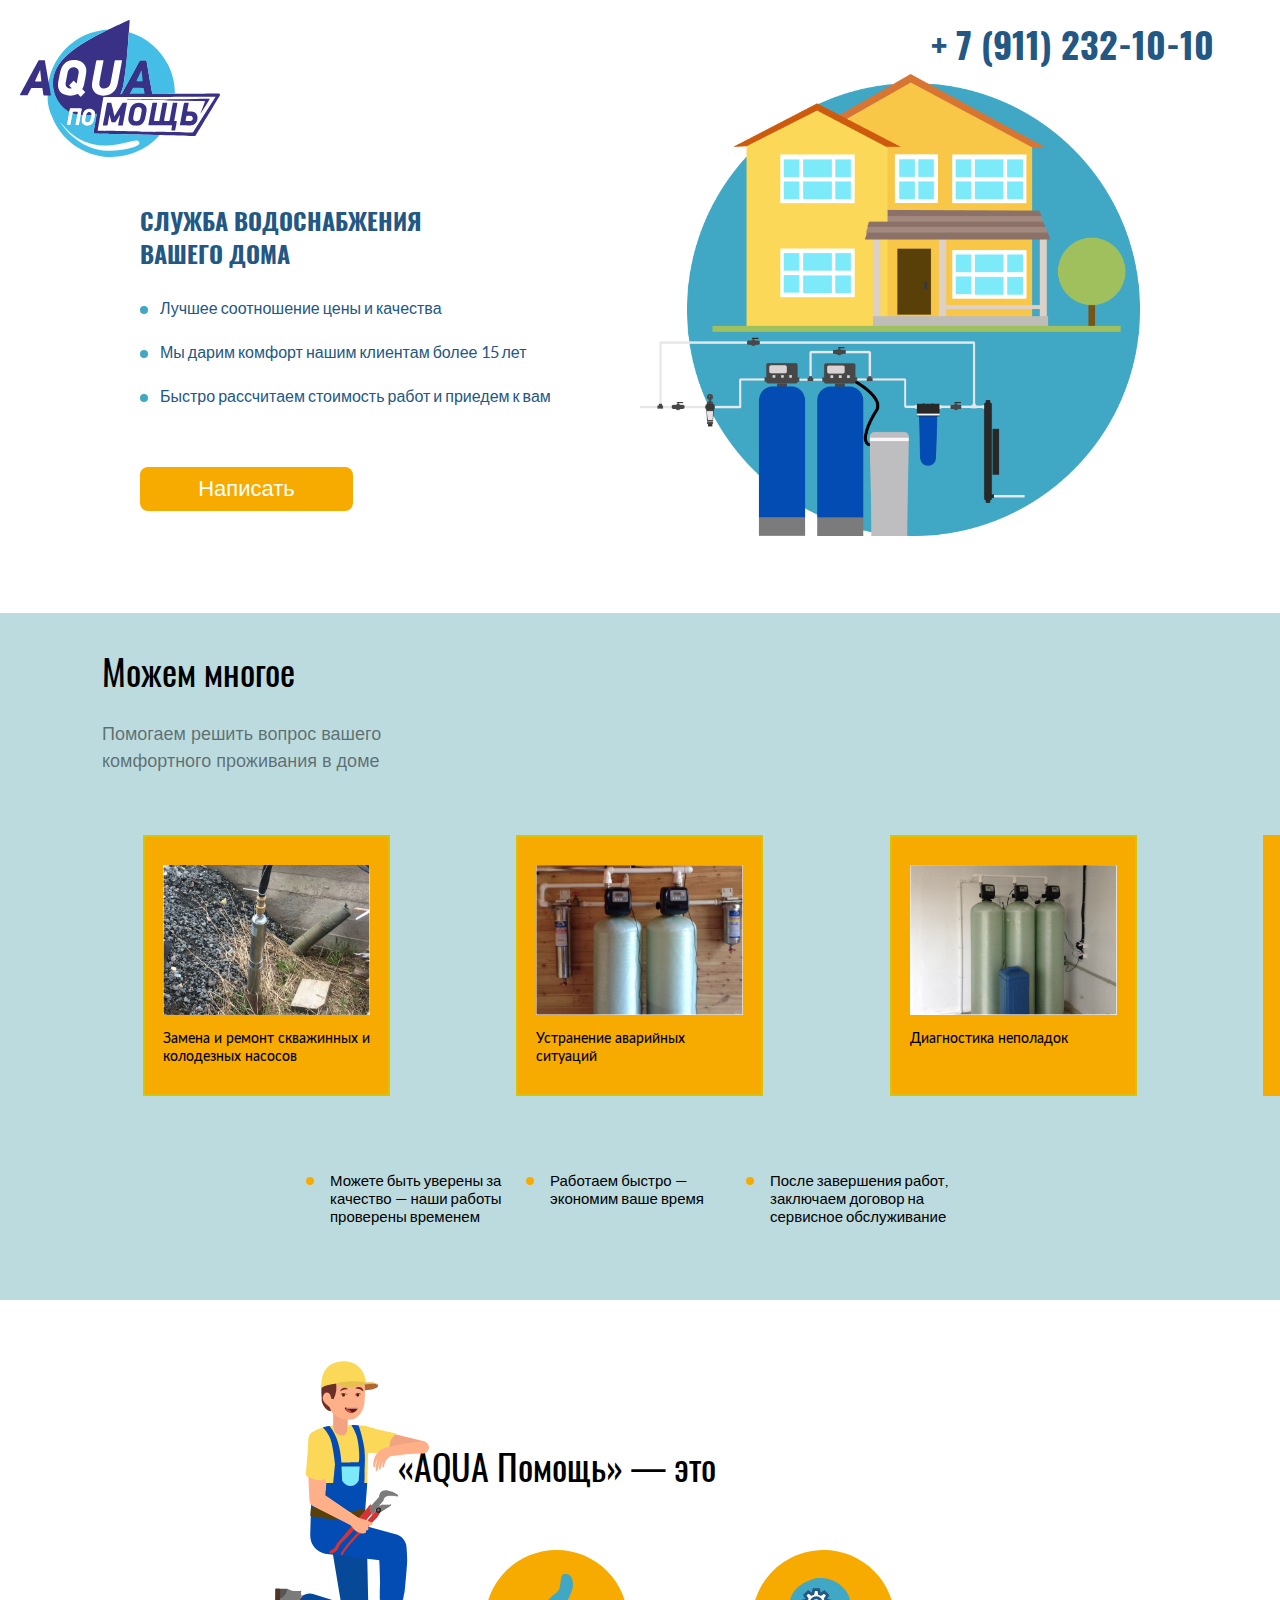
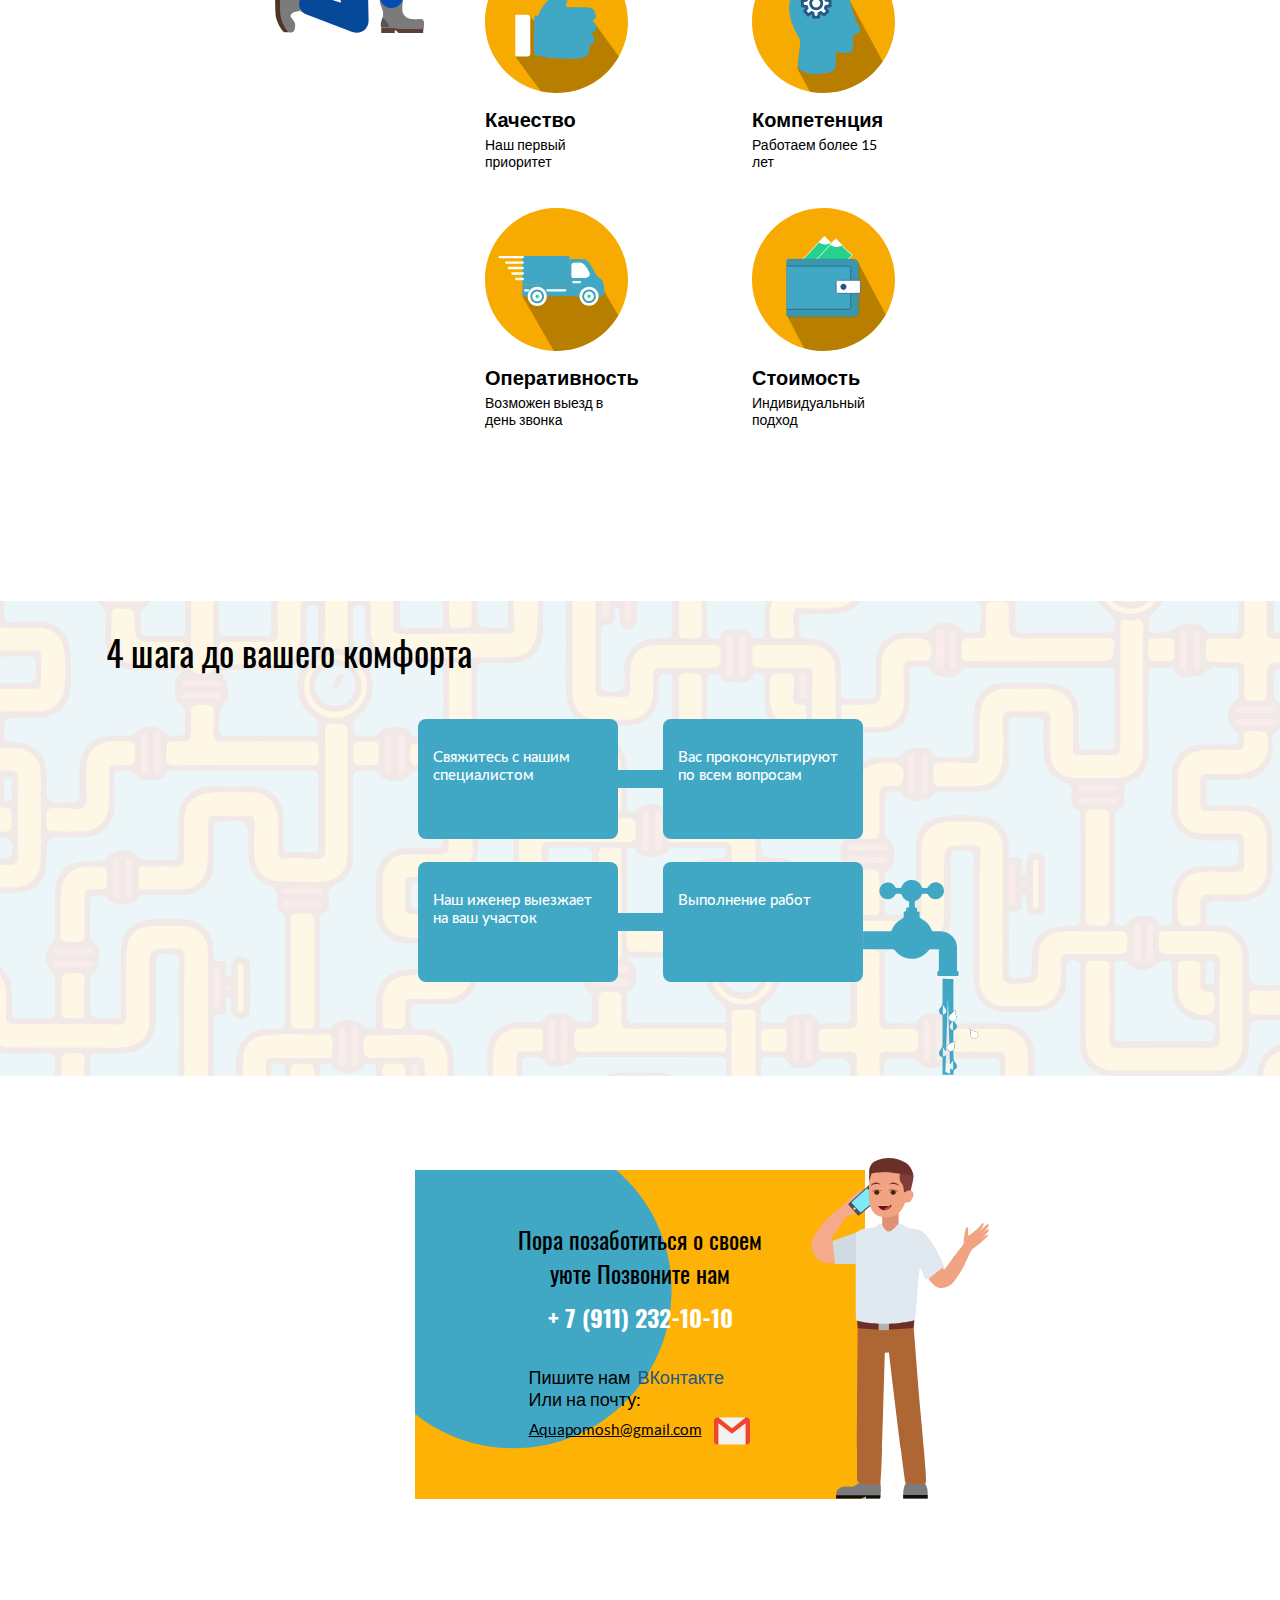
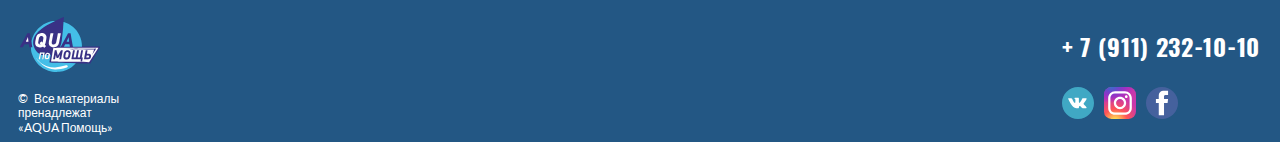
==== commit 00d7ed27: "fixes" ====
--- a/index.html
+++ b/index.html
@@ -15,7 +15,7 @@
     <meta property="og:image" content="http://aquapomosh.ru/img/welcome/logo.png"/>
     <title>АкваПомощь</title>
     <link rel="stylesheet" href="css/style.min.css"/>
-    <link rel="icon" type="image/x-icon" href="favicon.ico"/>
+    <link rel="icon" type="image/x-icon" href="favicon.png"/>
   </head>
   <body class="page">
     <div class="page__wrapper">
@@ -39,7 +39,7 @@
             <li class="welcome_info_item">Лучшее соотношение цены и качества</li>
             <li class="welcome_info_item">Мы дарим комфорт нашим клиентам более 15 лет</li>
             <li class="welcome_info_item">Быстро рассчитаем стоимость работ и приедем к вам</li>
-          </ul><img class="welcome_image" src="img/welcome/kv.png"/><a class="welcome_button" href="tel:89112321010">Позвонить</a>
+          </ul><img class="welcome_image" src="img/welcome/kv.png"/><a class="welcome_button welcome_button_mob" href="tel:89112321010">Позвонить</a><a class="welcome_button welcome_button_desk" href="mailto:Aquapomosh@gmail.com">Написать</a>
         </div>
       </section>
       <section class="advantages" id="advantages">
@@ -165,7 +165,7 @@
       <section class="contacts" id="contacts">
         <div class="contacts_wrapper">
           <h2 class="contacts_title">Пора позаботиться о своем уюте Позвоните нам</h2><img class="contacts_human" src="img/contacts/human.svg"/><a class="contacts_phone" href="tel:89112321010">+ 7 (911) 232-10-10</a>
-          <p class="contacts_text">Или напишите нам<a class="contacts_vk_link" href="https://vk.com/club182324708" target="_blank">ВКонтакте</a></p>
+          <p class="contacts_text">Пишите нам<a class="contacts_vk_link" href="https://vk.com/club182324708" target="_blank">ВКонтакте <br/></a><span>Или на почту: <br/> <a href="mailto:Aquapomosh@gmail.com" class="contacts_mail">Aquapomosh@gmail.com</a></span></p>
         </div>
       </section>
       <footer class="footer">
--- a/css/style.min.css
+++ b/css/style.min.css
@@ -1,3 +1,1953 @@
 @charset "UTF-8";
 /*! normalize-scss | MIT/GPLv2 License | bit.ly/normalize-scss */
-@-webkit-keyframes fadeOut{0%{opacity:1}to{opacity:0}}@keyframes fadeOut{0%{opacity:1}to{opacity:0}}html{line-height:1.15;-ms-text-size-adjust:100%;-webkit-text-size-adjust:100%;height:100%;-webkit-box-sizing:border-box;box-sizing:border-box;font-size:10px}body{margin:0}article,aside,details,figcaption,figure,footer,header,main,menu,nav,section{display:block}h1{font-size:2em}figure{margin:1em 40px}hr{-webkit-box-sizing:content-box;box-sizing:content-box;height:0;overflow:visible}code,kbd,pre,samp{font-family:monospace,monospace;font-size:1em}a,mark{color:#000}a{-webkit-text-decoration-skip:objects;font:inherit;border:0;outline:0;-webkit-transition:.3s;-o-transition:.3s;transition:.3s;background-color:transparent}abbr[title]{border-bottom:none;-webkit-text-decoration:underline dotted;text-decoration:underline dotted}b,strong{font-weight:bolder}dfn{font-style:italic}mark{background-color:#ff0}small{font-size:80%}sub,sup{font-size:75%;line-height:0;position:relative;vertical-align:baseline}sub{bottom:-.25em}sup{top:-.5em}audio,canvas,video{display:inline-block}audio:not([controls]){display:none;height:0}img{border-style:none;max-width:100%;height:auto}svg:not(:root){overflow:hidden}button{line-height:1.15}input,optgroup,select,textarea{font-family:sans-serif;font-size:100%;line-height:1.15;margin:0}button,input{overflow:visible}button,select{text-transform:none}[type=reset],[type=submit],button,html [type=button]{-webkit-appearance:button}[type=button]::-moz-focus-inner,[type=reset]::-moz-focus-inner,[type=submit]::-moz-focus-inner,button::-moz-focus-inner{border-style:none;padding:0}[type=button]:-moz-focusring,[type=reset]:-moz-focusring,[type=submit]:-moz-focusring,button:-moz-focusring{outline:1px dotted ButtonText}[type=checkbox],[type=radio]{-webkit-box-sizing:border-box;box-sizing:border-box;padding:0}[type=number]::-webkit-inner-spin-button,[type=number]::-webkit-outer-spin-button{height:auto}[type=search]{-webkit-appearance:textfield;outline-offset:-2px}[type=search]::-webkit-search-cancel-button,[type=search]::-webkit-search-decoration{-webkit-appearance:none}::-webkit-file-upload-button{-webkit-appearance:button;font:inherit}fieldset{padding:.35em .75em .625em}legend{-webkit-box-sizing:border-box;box-sizing:border-box;display:table;max-width:100%;padding:0;color:inherit;white-space:normal}progress{display:inline-block;vertical-align:baseline}textarea{overflow:auto}summary{display:list-item}.owl-carousel .owl-dots.disabled,.owl-carousel .owl-nav.disabled,[hidden],input[type=checkbox],input[type=radio],template{display:none}@font-face{font-family:'lato-reg';src:url(../fonts/lato-regular.woff2) format("woff2");font-weight:400;font-style:normal}@font-face{font-family:'oswald-bold';src:url(../fonts/Oswald-Bold.woff) format("woff");font-weight:400;font-style:normal}@font-face{font-family:'oswald-reg';src:url(../fonts/Oswald-Regular.woff) format("woff");font-weight:400;font-style:normal}@font-face{font-family:'Lato-Medium';src:url(../fonts/Lato-Medium.woff) format("woff");font-weight:600;font-style:normal}*,::after,::before{-webkit-box-sizing:inherit;box-sizing:inherit}.page{height:100%;margin:0;padding:0;font-family:"Open Sans",Helvetica,Arial,sans-serif;font-size:14px;line-height:1.2;-webkit-font-smoothing:antialiased;-moz-osx-font-smoothing:grayscale}.page__wrapper{min-height:100vh;overflow-x:hidden;min-width:320px}li,ul{list-style:none}button,h1,h2,h3,h4,h5,h6,li,p,ul{margin:0;padding:0}button{font:inherit;color:#000;border:0;outline:0;cursor:pointer;background:0 0;-webkit-transition:.3s;-o-transition:.3s;transition:.3s}input[type=checkbox]+i{display:inline-block;vertical-align:top;position:relative;width:21px;height:20px;background-color:#000}input[type=checkbox]:checked+i::after{content:"";display:block;width:9px;height:6px;position:absolute;top:6px;left:6px;border-left:2px solid #fff;border-bottom:2px solid #fff;-webkit-transform:rotate(-45deg);-ms-transform:rotate(-45deg);transform:rotate(-45deg)}input[type=radio]+i{display:inline-block;vertical-align:top;position:relative;width:21px;height:21px;background-color:#fff;-webkit-border-radius:50%;border-radius:50%}input[type=radio]:checked+i::after{content:"";display:block;width:9px;height:9px;position:absolute;top:6px;left:6px;background-color:#000;-webkit-border-radius:50%;border-radius:50%}.owl-carousel,.owl-carousel .owl-item{-webkit-tap-highlight-color:transparent;position:relative}.owl-carousel{display:none;width:100%;z-index:1}.owl-carousel .owl-stage{position:relative;-ms-touch-action:pan-Y;touch-action:manipulation;-moz-backface-visibility:hidden}.owl-carousel .owl-stage:after{content:".";display:block;clear:both;visibility:hidden;line-height:0;height:0}.owl-carousel .owl-stage-outer{position:relative;overflow:hidden;-webkit-transform:translate3d(0,0,0)}.owl-carousel .owl-item,.owl-carousel .owl-wrapper{-moz-backface-visibility:hidden;-ms-backface-visibility:hidden;-webkit-transform:translate3d(0,0,0);-moz-transform:translate3d(0,0,0);-ms-transform:translate3d(0,0,0)}.owl-carousel .owl-wrapper{-webkit-backface-visibility:hidden}.owl-carousel .owl-item{min-height:1px;float:left;-webkit-backface-visibility:hidden;-webkit-touch-callout:none}.owl-carousel .owl-item img{display:block;width:100%}.no-js .owl-carousel,.owl-carousel.owl-loaded{display:block}.owl-carousel .owl-dot,.owl-carousel .owl-nav .owl-next,.owl-carousel .owl-nav .owl-prev{cursor:pointer;-webkit-user-select:none;-moz-user-select:none;-ms-user-select:none;user-select:none}.owl-carousel .owl-nav button.owl-next,.owl-carousel .owl-nav button.owl-prev,.owl-carousel button.owl-dot{background:0 0;color:inherit;border:0;padding:0!important;font:inherit}.owl-carousel.owl-loading{opacity:0;display:block}.owl-carousel.owl-hidden{opacity:0}.owl-carousel.owl-refresh .owl-item{visibility:hidden}.owl-carousel.owl-drag .owl-item{-ms-touch-action:pan-y;touch-action:pan-y;-webkit-user-select:none;-moz-user-select:none;-ms-user-select:none;user-select:none}.owl-carousel.owl-grab{cursor:move;cursor:-webkit-grab;cursor:grab}.owl-carousel.owl-rtl{direction:rtl}.owl-carousel.owl-rtl .owl-item{float:right}.owl-carousel .animated{-webkit-animation-duration:1s;animation-duration:1s;-webkit-animation-fill-mode:both;animation-fill-mode:both}.owl-carousel .owl-animated-in{z-index:0}.owl-carousel .owl-animated-out{z-index:1}.owl-carousel .fadeOut{-webkit-animation-name:fadeOut;animation-name:fadeOut}.owl-height{-webkit-transition:height .5s ease-in-out;-o-transition:height .5s ease-in-out;transition:height .5s ease-in-out}.owl-carousel .owl-item .owl-lazy{opacity:0;-webkit-transition:opacity .4s ease;-o-transition:opacity .4s ease;transition:opacity .4s ease}.owl-carousel .owl-item .owl-lazy:not([src]),.owl-carousel .owl-item .owl-lazy[src^=""]{max-height:0}.owl-carousel .owl-item img.owl-lazy{-webkit-transform-style:preserve-3d;transform-style:preserve-3d}.owl-carousel .owl-video-wrapper{position:relative;height:100%;background:#000}.owl-carousel .owl-video-play-icon{position:absolute;height:80px;width:80px;left:50%;top:50%;margin-left:-40px;margin-top:-40px;background:url(owl.video.play.png) no-repeat;cursor:pointer;z-index:1;-webkit-backface-visibility:hidden;-webkit-transition:-webkit-transform .1s ease;-o-transition:transform .1s ease;transition:transform .1s ease;transition:transform .1s ease,-webkit-transform .1s ease}.owl-carousel .owl-video-play-icon:hover{-ms-transform:scale(1.3,1.3);-webkit-transform:scale(1.3,1.3);transform:scale(1.3,1.3)}.owl-carousel .owl-video-playing .owl-video-play-icon,.owl-carousel .owl-video-playing .owl-video-tn{display:none}.owl-carousel .owl-video-tn{opacity:0;height:100%;background-position:center center;background-repeat:no-repeat;-webkit-background-size:contain;background-size:contain;-webkit-transition:opacity .4s ease;-o-transition:opacity .4s ease;transition:opacity .4s ease}.owl-carousel .owl-video-frame{position:relative;z-index:1;height:100%;width:100%}.container{display:block;position:relative;margin:0 auto;width:320px}@media (min-width:375px){.container{width:375px}}@media (min-width:768px){.container{width:768px}}@media (min-width:1260px){.container{width:1260px}}.advantages{display:block;padding-top:41px;margin-bottom:120px}@media (min-width:768px){.advantages{background:#bcdbdf;margin-bottom:0}}@media (min-width:1366px){.advantages{height:1301px;margin-bottom:200px}}@media (min-width:1920px){.advantages{height:1960px;margin-bottom:390px}}@media (min-width:768px){.advantages_slider{margin-bottom:60px}}@media (min-width:1366px){.advantages_slider{display:-webkit-box!important;display:-webkit-flex!important;display:-ms-flexbox!important;display:flex!important;-webkit-box-orient:horizontal;-webkit-box-direction:normal;-webkit-flex-flow:row wrap;-ms-flex-flow:row wrap;flex-flow:row wrap;-webkit-box-pack:start;-webkit-justify-content:flex-start;-ms-flex-pack:start;justify-content:flex-start;-webkit-box-align:start;-webkit-align-items:flex-start;-ms-flex-align:start;align-items:flex-start;width:881px;margin-left:auto;margin-top:-270px}}@media (min-width:1920px){.advantages_slider{width:1262px;margin-top:-370px}}.advantages_wrapper{width:100%;margin:0 auto;position:relative}@media (min-width:768px){.advantages_wrapper{width:100%}}@media (min-width:1366px){.advantages_wrapper{width:1287px}}@media (min-width:1920px){.advantages_wrapper{width:1776px}}.advantages_title{display:block;width:280px;font-size:22px;line-height:33px;font-family:"oswald-reg",Helvetica,Arial,sans-serif;font-weight:400;margin:0 auto 34px}@media (min-width:768px){.advantages_title{font-size:36px;margin-right:auto;margin-left:102px}}@media (min-width:1366px){.advantages_title{margin-left:40px;font-size:36px;line-height:53px;margin-bottom:15px}}@media (min-width:1920px){.advantages_title{font-size:64px;line-height:95px;width:auto;margin-bottom:19px}}.advantages_title_text{display:none}@media (min-width:768px){.advantages_title_text{display:block;color:rgba(0,0,0,.5);width:295px;margin-left:102px;font-size:18px;line-height:27px;margin-bottom:60px}}@media (min-width:1366px){.advantages_title_text{margin-left:40px}}@media (min-width:1920px){.advantages_title_text{font-size:24px;line-height:34px}}.advantages_item{width:247px;height:261px;-webkit-box-sizing:border-box;box-sizing:border-box;margin:0 auto;background:#f7aa00}@media (min-width:1366px){.advantages_item{margin-bottom:60px}}@media (min-width:1920px){.advantages_item{width:372px;height:392px;margin-bottom:90px}}.advantages_image_box{padding-left:18px;padding-right:18px;padding-top:28px}.advantages_image_box img{display:block;width:211px;height:150px;margin:0 auto 15px}@media (min-width:1920px){.advantages_image_box{padding:41px 27px}.advantages_image_box img{width:317px;height:226px}}.advantage_text{font-family:"Lato-Medium",Helvetica,Arial,sans-serif;font-weight:500;font-size:12px;line-height:18px}@media (min-width:1366px){.advantage_text{font-size:15px}}@media (min-width:1920px){.advantage_text{font-size:20px;line-height:28px}}.advantages_bottom_content{display:none}@media (min-width:768px){.advantages_bottom_content{display:-webkit-box;display:-webkit-flex;display:-ms-flexbox;display:flex;-webkit-box-align:start;-webkit-align-items:flex-start;-ms-flex-align:start;align-items:flex-start;-webkit-box-pack:center;-webkit-justify-content:center;-ms-flex-pack:center;justify-content:center;width:640px;margin:0 auto;padding-bottom:74px}}@media (min-width:1366px){.advantages_bottom_content{-webkit-box-orient:vertical;-webkit-box-direction:normal;-webkit-flex-direction:column;-ms-flex-direction:column;flex-direction:column;-webkit-box-align:start;-webkit-align-items:flex-start;-ms-flex-align:start;align-items:flex-start;position:absolute;top:261px;left:66px;width:300px}}@media (min-width:1920px){.advantages_bottom_content{top:397px}}@media (min-width:768px){.advantages_bottom_item{width:180px;margin-right:40px;font-family:"lato-reg",Helvetica,Arial,sans-serif;font-size:15px;position:relative}.advantages_bottom_item:last-child{margin-right:0}.advantages_bottom_item:before{content:'';position:absolute;left:-24px;top:5px;width:8px;height:8px;background:#f7aa00;-webkit-border-radius:50%;border-radius:50%}}@media (min-width:1366px){.advantages_bottom_item{font-size:18px;line-height:27px;width:100%;margin-bottom:70px}}@media (min-width:1920px){.advantages_bottom_item{font-size:24px;line-height:28px}.advantages_bottom_item:before{width:12px;height:12px;margin-right:20px}}.algoritm{display:block;background:url(../img/algoritm/bg.jpg) no-repeat center;-webkit-background-size:cover;background-size:cover}.algoritm_wrapper{width:100%;margin:0 auto;padding-bottom:72px}@media (min-width:768px){.algoritm_wrapper{padding-bottom:94px}}@media (min-width:1366px){.algoritm_wrapper{padding-bottom:171px;padding-top:49px}}@media (min-width:1920px){.algoritm_wrapper{padding-top:28px;padding-bottom:200px}}.algoritm_title{width:280px;font-family:"oswald-reg",Helvetica,Arial,sans-serif;font-weight:400;font-size:22px;line-height:33px;padding-top:10px;margin:0 auto 37px}@media (min-width:768px){.algoritm_title{margin-left:106px;font-size:36px;line-height:53px;width:auto;padding-top:24px;margin-bottom:41px}}@media (min-width:1366px){.algoritm_title{margin-left:42px;font-size:36px;line-height:53px;margin-bottom:65px}}@media (min-width:1920px){.algoritm_title{font-size:64px;line-height:95px;padding-top:0;margin-bottom:153px;margin-left:78px}}@media (min-width:768px){.algoritm_list{display:-webkit-box!important;display:-webkit-flex!important;display:-ms-flexbox!important;display:flex!important;-webkit-box-orient:horizontal;-webkit-box-direction:normal;-webkit-flex-flow:row wrap;-ms-flex-flow:row wrap;flex-flow:row wrap;-webkit-box-pack:center;-webkit-justify-content:center;-ms-flex-pack:center;justify-content:center;width:480px;margin:0 auto}}@media (min-width:1366px){.algoritm_list{width:1266px;-webkit-box-pack:start;-webkit-justify-content:flex-start;-ms-flex-pack:start;justify-content:flex-start}}@media (min-width:1920px){.algoritm_list{width:1628px;margin-left:78px}}.algoritm_item{width:162px;height:94px;background:#40a8c4;-webkit-border-radius:8px;border-radius:8px}.algoritm_item p{color:#fff;font-size:12px;line-height:18px;font-family:"Lato-Medium",Helvetica,Arial,sans-serif;padding:26px 15px 0}@media (min-width:768px){.algoritm_item{width:200px;height:120px;margin-right:45px;margin-bottom:23px;position:relative}.algoritm_item:first-child:before{content:'';position:absolute;width:50px;height:18px;background:#40a8c4;right:-50px;top:50%;-webkit-transform:translateY(-50%);-ms-transform:translateY(-50%);transform:translateY(-50%)}.algoritm_item:nth-child(3){margin-bottom:0}.algoritm_item:nth-child(3):before{content:'';position:absolute;width:50px;height:18px;background:#40a8c4;right:-50px;top:50%;-webkit-transform:translateY(-50%);-ms-transform:translateY(-50%);transform:translateY(-50%)}.algoritm_item:last-child{margin-right:0;margin-bottom:0}.algoritm_item:last-child:after{content:'';position:absolute;width:116px;height:196px;right:-116px;top:96%;-webkit-transform:translateY(-50%);-ms-transform:translateY(-50%);transform:translateY(-50%);background:url(../img/algoritm/krane.svg) no-repeat center;-webkit-background-size:contain;background-size:contain}.algoritm_item:nth-child(2){margin-right:0}.algoritm_item p{font-size:15px}}@media (min-width:1366px){.algoritm_item{width:220px;height:154px;display:-webkit-box;display:-webkit-flex;display:-ms-flexbox;display:flex;-webkit-box-align:center;-webkit-align-items:center;-ms-flex-align:center;align-items:center;-webkit-box-pack:center;-webkit-justify-content:center;-ms-flex-pack:center;justify-content:center;margin-right:90px}.algoritm_item p{font-size:18px;line-height:19px;padding-top:0}}@media (min-width:1920px){.algoritm_item{font-size:20px;line-height:24px}}@media (min-width:1366px){.algoritm_list .algoritm_item{margin-right:90px;margin-bottom:0}.algoritm_list .algoritm_item:not(:last-child):before{width:90px;right:-90px;content:'';position:absolute;height:18px;background:#40a8c4;top:50%;-webkit-transform:translateY(-50%);-ms-transform:translateY(-50%);transform:translateY(-50%)}.algoritm_list .algoritm_item:after{top:72%}}@media (min-width:1920px){.algoritm_list .algoritm_item{margin-right:180px;width:271px;height:154px}.algoritm_list .algoritm_item:last-child{margin-right:0}.algoritm_list .algoritm_item:not(:last-child):before{width:184px;left:270px}}.aquaInfo{display:block}.aquaInfo_wrapper{width:280px;margin:0 auto;position:relative;padding-bottom:61px}@media (min-width:768px){.aquaInfo_wrapper{width:768px;padding-top:139px}}@media (min-width:1366px){.aquaInfo_wrapper{width:100%;margin:0 auto;display:-webkit-box;display:-webkit-flex;display:-ms-flexbox;display:flex;-webkit-box-orient:vertical;-webkit-box-direction:normal;-webkit-flex-direction:column;-ms-flex-direction:column;flex-direction:column;-webkit-box-align:start;-webkit-align-items:flex-start;-ms-flex-align:start;align-items:flex-start;padding-bottom:129px}}.auqaInfo_title{font-family:"oswald-reg",Helvetica,Arial,sans-serif;font-size:22px;line-height:33px;font-weight:400;position:relative;padding-left:69px;margin-bottom:140px}.auqaInfo_title:after{content:'';position:absolute;left:0;top:-49px;width:95px;height:167px;background:url(../img/header/dude.svg) no-repeat center;-webkit-background-size:contain;background-size:contain;-webkit-transform:rotateY(180deg);transform:rotateY(180deg)}@media (min-width:768px){.auqaInfo_title{font-size:36px;line-height:53px;padding-left:142px;margin-bottom:58px}.auqaInfo_title:after{width:155px;height:273px;left:19px;top:-78px}}@media (min-width:1366px){.auqaInfo_title{padding-left:219px}.auqaInfo_title:after{width:224px;height:396px;left:32px;top:-119px}}@media (min-width:1920px){.auqaInfo_title{font-size:64px;line-height:95px;padding-left:368px}.auqaInfo_title:after{width:388px;height:685px;left:40px;top:-207px}}.aquaInfo_list{display:-webkit-box;display:-webkit-flex;display:-ms-flexbox;display:flex;-webkit-box-orient:horizontal;-webkit-box-direction:normal;-webkit-flex-direction:row;-ms-flex-direction:row;flex-direction:row;-webkit-flex-wrap:wrap;-ms-flex-wrap:wrap;flex-wrap:wrap;-webkit-box-pack:justify;-webkit-justify-content:space-between;-ms-flex-pack:justify;justify-content:space-between;width:224px;margin:0 auto}@media (min-width:768px){.aquaInfo_list{width:410px;margin-left:229px;margin-bottom:111px}}@media (min-width:1366px){.aquaInfo_list{width:907px;margin-left:400px;margin-right:auto;margin-bottom:0}}@media (min-width:1920px){.aquaInfo_list{width:1302px;margin-left:532px;-webkit-box-pack:start;-webkit-justify-content:flex-start;-ms-flex-pack:start;justify-content:flex-start}}.aquaInfo_list_item{width:91px;text-align:left}.aquaInfo_list_item:first-child{margin-bottom:37px}.aquaInfo_list_item img{margin-bottom:6px;width:100%}@media (min-width:768px){.aquaInfo_list_item{width:143px}.aquaInfo_list_item:first-child{margin-right:117px}}@media (min-width:1366px){.aquaInfo_list_item{display:-webkit-box;display:-webkit-flex;display:-ms-flexbox;display:flex;-webkit-box-orient:vertical;-webkit-box-direction:normal;-webkit-flex-direction:column;-ms-flex-direction:column;flex-direction:column;-webkit-box-align:center;-webkit-align-items:center;-ms-flex-align:center;align-items:center;text-align:center}.aquaInfo_list_item:first-child{margin-right:0}}@media (min-width:1920px){.aquaInfo_list_item{width:208px;margin-right:144px}.aquaInfo_list_item:first-child{margin-right:144px}.aquaInfo_list_item:last-child{margin-right:0}.aquaInfo_list_item img{width:204px;margin-bottom:41px}}.auqaInfo_item_title{font-family:"lato-reg",Helvetica,Arial,sans-serif;font-weight:700;font-size:14px;line-height:34px}@media (min-width:768px){.auqaInfo_item_title{font-size:20px}}@media (min-width:1366px){.auqaInfo_item_title{font-size:22px;line-height:34px}}@media (min-width:1920px){.auqaInfo_item_title{font-size:36px;line-height:34px;margin-bottom:24px}}.auqaInfo_item_text{font-family:"lato-reg",Helvetica,Arial,sans-serif;font-size:12px;line-height:18px;font-weight:400}@media (min-width:768px){.auqaInfo_item_text{font-size:14px;line-height:17px}}@media (min-width:1366px){.auqaInfo_item_text{font-size:18px;line-height:27px}}@media (min-width:1920px){.auqaInfo_item_text{font-size:24px;line-height:34px}}.contacts{display:block;padding:23px 11px 35px;background:#fff}@media (min-width:768px){.contacts{padding-top:94px;padding-bottom:101px}}@media (min-width:1366px){.contacts{padding-top:134px;padding-bottom:215px}}.contacts_wrapper{width:297px;height:217px;margin:0 auto;background:url(../img/contacts/bg.png) #f7aa00 no-repeat center;-webkit-background-size:cover;background-size:cover;position:relative}@media (min-width:768px){.contacts_wrapper{width:450px;height:329px;display:-webkit-box;display:-webkit-flex;display:-ms-flexbox;display:flex;-webkit-box-orient:vertical;-webkit-box-direction:normal;-webkit-flex-direction:column;-ms-flex-direction:column;flex-direction:column;-webkit-box-align:center;-webkit-align-items:center;-ms-flex-align:center;align-items:center}}@media (min-width:1366px){.contacts_wrapper{width:822px;height:600px}}.contacts_title{font-size:16px;color:#000;font-family:"oswald-reg",Helvetica,Arial,sans-serif;font-weight:400;text-align:center;width:194px;margin-left:90px;padding-top:16px;margin-bottom:17px}@media (min-width:768px){.contacts_title{font-size:24px;line-height:143.75%;width:290px;padding-top:52px;margin:0 0 8px}}@media (min-width:1366px){.contacts_title{font-size:48px;line-height:69px;width:580px;margin-bottom:24px}}.contacts_human{position:absolute;top:3px;left:17px}@media (min-width:768px){.contacts_human{width:180px;height:345px;left:395px;top:auto;bottom:-2px}}@media (min-width:1366px){.contacts_human{width:258px;height:500px;left:743px;bottom:-6px}}.contacts_phone{display:inline-block;margin-left:109px;font-family:"oswald-bold",Helvetica,Arial,sans-serif;font-size:22px;line-height:33px;text-transform:uppercase;color:#fff;text-decoration:none;margin-bottom:32px}@media (min-width:768px){.contacts_phone{margin-left:0;font-size:24px;line-height:36px}}@media (min-width:1366px){.contacts_phone{font-size:36px;line-height:53px;margin-bottom:82px}}.contacts_text{font-family:"lato-reg",Helvetica,Arial,sans-serif;font-size:12px;line-height:14px;margin-left:109px}@media (min-width:768px){.contacts_text{margin-left:0;font-size:18px;line-height:22px}}@media (min-width:1366px){.contacts_text{font-size:24px;line-height:29px}}.contacts_vk_link{margin-left:7px;color:#235784;text-decoration:none}.footer{display:block;background:#235784}.footer_copyright{display:inline-block;vertical-align:middle;color:#fff;font-size:12px;font-family:"lato-reg",Helvetica,Arial,sans-serif}.footer_copyright:before{content:'©';width:7px;height:12px;margin-right:6px}@media (min-width:1366px){.footer_copyright{font-weight:300;font-size:12px;line-height:14px}.footer_copyright br{display:none}}@media (min-width:1920px){.footer_copyright{font-size:14px}}.footer_wrapper{padding:17px 18px 7px;display:-webkit-box;display:-webkit-flex;display:-ms-flexbox;display:flex;-webkit-box-pack:justify;-webkit-justify-content:space-between;-ms-flex-pack:justify;justify-content:space-between;-webkit-box-align:start;-webkit-align-items:flex-start;-ms-flex-align:start;align-items:flex-start;position:relative}@media (min-width:1920px){.footer_wrapper{width:1783px;margin:0 auto}}.footer_left_box{display:-webkit-box;display:-webkit-flex;display:-ms-flexbox;display:flex;-webkit-box-orient:vertical;-webkit-box-direction:normal;-webkit-flex-direction:column;-ms-flex-direction:column;flex-direction:column;-webkit-box-align:start;-webkit-align-items:flex-start;-ms-flex-align:start;align-items:flex-start;width:140px}@media (min-width:1366px){.footer_left_box{width:216px;padding-bottom:21px;padding-top:36px}}@media (min-width:768px){.footer_right_box{width:200px;margin-top:70px}}@media (min-width:1366px){.footer_right_box{width:293px;margin-top:120px}}.footer_phone{margin-bottom:26px;text-transform:uppercase;font-size:14px;line-height:21px;font-family:"oswald-bold",Helvetica,Arial,sans-serif;text-decoration:none;color:#fff;letter-spacing:.7px}@media (min-width:768px){.footer_phone{position:absolute;right:20px;top:28px;font-size:24px;line-height:36px}}@media (min-width:1366px){.footer_phone{font-size:36px;line-height:53px;top:55px}}.footer_logo{display:none}@media (min-width:768px){.footer_logo{display:block;width:84px;height:55px;margin-bottom:20px}}@media (min-width:1366px){.footer_logo{width:160px;height:105px;margin-bottom:12px}}.footer_link{display:inline-block;width:32px;height:32px;-webkit-transition:all .3s ease;-o-transition:all .3s ease;transition:all .3s ease;-webkit-background-size:contain;background-size:contain}.footer_link:hover{opacity:.5}.footer_link.vk{background:url(../img/header/vk.svg) no-repeat center;margin-right:10px;-webkit-background-size:cover;background-size:cover}.footer_link.face,.footer_link.inst{-webkit-background-size:contain;background-size:contain}.footer_link.inst{background:url(../img/header/inst.svg) no-repeat center/contain;margin-right:10px}.footer_link.face{background:url(../img/header/face.svg) no-repeat center/contain}@media (min-width:1366px){.footer_link{width:58px;height:58px}}.header{display:block;padding-top:20px;position:relative}@media (min-width:1366px){.header{padding-top:46px}}@media (min-width:1920px){.header{padding-top:64px}}.header_wrapper{width:100%;padding-left:20px;padding-right:20px;display:-webkit-box;display:-webkit-flex;display:-ms-flexbox;display:flex;-webkit-box-pack:justify;-webkit-justify-content:space-between;-ms-flex-pack:justify;justify-content:space-between;-webkit-box-align:center;-webkit-align-items:center;-ms-flex-align:center;align-items:center;margin:0 auto 47px}@media (min-width:1366px){.header_wrapper{margin-bottom:74px}}@media (min-width:1920px){.header_wrapper{margin-bottom:100px;-webkit-box-align:start;-webkit-align-items:flex-start;-ms-flex-align:start;align-items:flex-start;width:1774px;padding-left:0;padding-right:0}}.header_logo{width:82.5px;height:55px}@media (min-width:1366px){.header_logo{width:213px;height:142px}}@media (min-width:1920px){.header_logo{width:423px;height:290px}}.header_menu{width:28px;height:16px;background:url(../img/header/burger.svg) no-repeat center;cursor:pointer;z-index:1000;-webkit-transition:all .2s ease;-o-transition:all .2s ease;transition:all .2s ease}.header_menu,.header_menu.active,.header_menu_list:after{-webkit-background-size:contain;background-size:contain}.header_menu.active{background:url(../img/header/cross.svg) no-repeat center;width:22px;height:22px}@media (min-width:1366px){.header_menu{width:59px;height:28px;position:fixed;top:50px;right:20px;display:none}.header_menu.active{width:34px;height:34px}}@media (min-width:1920px){.header_menu{top:55px;width:80px;height:39px}.header_menu.active{width:44px;height:44px}}.header_menu_list{position:absolute;top:112px;left:0;background:#fff;width:100%;z-index:-10;margin-top:-500px;-webkit-transition:all .4s ease;-o-transition:all .4s ease;transition:all .4s ease;-webkit-box-shadow:0 30px 20px rgba(0,0,0,.2);box-shadow:0 30px 20px rgba(0,0,0,.2);opacity:0}.header_menu_list:after{content:'';position:absolute;right:16px;top:-20px;width:94px;height:167px;background:url(../img/header/dude.svg) no-repeat center}.header_menu_list.active{z-index:50;margin-top:0;opacity:1}@media (min-width:768px){.header_menu_list{text-align:center}}@media (min-width:1366px){.header_menu_list{display:-webkit-box;display:-webkit-flex;display:-ms-flexbox;display:flex;-webkit-box-pack:center;-webkit-justify-content:center;-ms-flex-pack:center;justify-content:center;padding-top:50px;position:fixed;z-index:9999;top:-230px;left:0}.header_menu_list.active{top:0;left:0}.header_menu_list:after{left:50%;-webkit-transform:translateX(-554%) rotateY(180deg);transform:translateX(-554%) rotateY(180deg);top:0;right:auto}}@media (min-width:1920px){.header_menu_list.active{padding-bottom:40px}.header_menu_list:after{-webkit-transform:translateX(-722%) rotateY(180deg);transform:translateX(-722%) rotateY(180deg);top:5px}}.header_socials{display:-webkit-box;display:-webkit-flex;display:-ms-flexbox;display:flex;-webkit-box-align:center;-webkit-align-items:center;-ms-flex-align:center;align-items:center;-webkit-box-pack:start;-webkit-justify-content:flex-start;-ms-flex-pack:start;justify-content:flex-start}@media (min-width:768px){.header_socials{-webkit-box-pack:center;-webkit-justify-content:center;-ms-flex-pack:center;justify-content:center}}@media (min-width:1366px){.header_socials{-webkit-box-align:start;-webkit-align-items:flex-start;-ms-flex-align:start;align-items:flex-start}}.header_social_link{width:32px;height:32px;-webkit-transition:all .3s ease;-o-transition:all .3s ease;transition:all .3s ease}.header_social_link:hover{opacity:.5}.header_social_link:not(:last-child){margin-right:10px}.header_social_link img{width:100%}@media (min-width:1920px){.header_social_link{width:40px;height:40px}}.header_menu_item{padding-left:16px;padding-right:16px;font-family:"oswald-reg",Helvetica,Arial,sans-serif;font-size:22px;line-height:33px;margin-bottom:30px}.header_menu_item:first-child{font-family:"oswald-bold",Helvetica,Arial,sans-serif;text-transform:uppercase;font-size:22px;line-height:33px;margin-bottom:51px;letter-spacing:2px;position:relative}.header_menu_item:first-child:after{content:'';width:100%;height:6px;background:#235784;position:absolute;left:0;top:34px}.header_menu_item:first-child a{text-decoration:none;color:#235784}.header_menu_item a{text-decoration:none;-webkit-transition:all .3s ease;-o-transition:all .3s ease;transition:all .3s ease}.header_menu_item a:active,.header_menu_item a:focus,.header_menu_item a:hover{color:#ff5722}@media (min-width:1366px){.header_menu_item{margin-bottom:0}.header_menu_item:after{display:none}.header_menu_item:first-child{margin-bottom:0}.header_menu_item:last-child{width:150px;height:80px;margin-bottom:0}}@media (min-width:1920px){.header_menu_item{font-size:33px;line-height:normal}.header_menu_item:first-child{font-size:33px;line-height:normal}.header_menu_item:last-child{width:auto;height:auto;margin-left:10px}.header_menu_item:last-child img{width:100%;height:100%}}.vk_sibling{margin-bottom:50px}@media (min-width:1366px){.vk_sibling{margin:0}}.header_phone{display:none;-webkit-transition:all .3s ease;-o-transition:all .3s ease;transition:all .3s ease}@media (min-width:1366px){.header_phone{display:block;position:absolute;top:37px;left:50%;-webkit-transform:translateX(103%);-ms-transform:translateX(103%);transform:translateX(103%);color:#235784;font-size:36px;line-height:53px;font-family:"oswald-bold",Helvetica,Arial,sans-serif;text-decoration:none}}@media (min-width:1920px){.header_phone{font-size:48px;line-height:71px}}.welcome{display:block;width:280px;margin:0 auto}@media (min-width:768px){.welcome{width:728px}}@media (min-width:1366px){.welcome{width:1280px;padding-bottom:372px}}@media (min-width:1920px){.welcome{width:1780px}}.welcome_wrapper{display:-webkit-box;display:-webkit-flex;display:-ms-flexbox;display:flex;-webkit-box-orient:vertical;-webkit-box-direction:normal;-webkit-flex-direction:column;-ms-flex-direction:column;flex-direction:column;-webkit-box-align:center;-webkit-align-items:center;-ms-flex-align:center;align-items:center;-webkit-box-pack:center;-webkit-justify-content:center;-ms-flex-pack:center;justify-content:center}@media (min-width:768px){.welcome_wrapper{-webkit-box-align:start;-webkit-align-items:flex-start;-ms-flex-align:start;align-items:flex-start;position:relative}}.welcome_info_box{display:none}@media (min-width:768px){.welcome_info_box{display:-webkit-box;display:-webkit-flex;display:-ms-flexbox;display:flex;-webkit-box-orient:vertical;-webkit-box-direction:normal;-webkit-flex-direction:column;-ms-flex-direction:column;flex-direction:column}}.welcome_title{font-family:"oswald-bold",Helvetica,Arial,sans-serif;font-size:22px;line-height:33px;text-transform:uppercase;margin-bottom:47px;color:#235784;width:100%}@media (min-width:768px){.welcome_title{margin-bottom:29px;font-size:24px;width:293px}}@media (min-width:1366px){.welcome_title{font-size:48px;line-height:72px;width:575px;margin-bottom:29px}}@media (min-width:1920px){.welcome_title{font-size:72px;line-height:108px;width:857px;margin-bottom:47px}}.welcome_info_item{font-family:"lato-reg",Helvetica,Arial,sans-serif;font-size:16px}@media (min-width:768px){.welcome_info_item{margin-bottom:25px;position:relative;color:#235784}.welcome_info_item:before{content:'';display:inline-block;vertical-align:middle;margin-right:12px;background:#40a8c4;width:8px;height:8px;-webkit-border-radius:50%;border-radius:50%}.welcome_info_item:last-child{margin-bottom:60px}}@media (min-width:1366px){.welcome_info_item{font-size:20px;line-height:24px}}@media (min-width:1920px){.welcome_info_item{font-size:24px;line-height:29px;margin-bottom:27px}.welcome_info_item:before{width:12px;height:12px;margin-right:20px}}.welcome_image{width:231px;height:211px;margin-right:15px;margin-bottom:57px}@media (min-width:768px){.welcome_image{position:absolute;margin:0;width:289px;height:266px;top:0;right:0}}@media (min-width:1366px){.welcome_image{width:502px;height:476px;top:-90px}}@media (min-width:1920px){.welcome_image{width:819px;height:757px;top:-210px}}.welcome_button{display:-webkit-box;display:-webkit-flex;display:-ms-flexbox;display:flex;-webkit-box-align:center;-webkit-align-items:center;-ms-flex-align:center;align-items:center;-webkit-box-pack:center;-webkit-justify-content:center;-ms-flex-pack:center;justify-content:center;width:213px;height:44px;background:#f7aa00;-webkit-border-radius:8px;border-radius:8px;font-family:"lato-reg",Helvetica,Arial,sans-serif;font-size:20px;line-height:33px;text-decoration:none;color:#fff}@media (min-width:768px){.welcome_button{font-size:22px;margin-bottom:102px}}@media (min-width:1366px){.welcome_button{display:none}}._template{display:block}+/* Document
+       ========================================================================== */
+/**
+     * 1. Correct the line height in all browsers.
+     * 2. Prevent adjustments of font size after orientation changes in
+     *    IE on Windows Phone and in iOS.
+     */
+html {
+  line-height: 1.15;
+  /* 1 */
+  -ms-text-size-adjust: 100%;
+  /* 2 */
+  -webkit-text-size-adjust: 100%;
+  /* 2 */ }
+
+/* Sections
+       ========================================================================== */
+/**
+     * Remove the margin in all browsers (opinionated).
+     */
+body {
+  margin: 0; }
+
+/**
+     * Add the correct display in IE 9-.
+     */
+article,
+aside,
+footer,
+header,
+nav,
+section {
+  display: block; }
+
+/**
+     * Correct the font size and margin on `h1` elements within `section` and
+     * `article` contexts in Chrome, Firefox, and Safari.
+     */
+h1 {
+  font-size: 2em;
+  margin: 0.67em 0; }
+
+/* Grouping content
+       ========================================================================== */
+/**
+     * Add the correct display in IE 9-.
+     */
+figcaption,
+figure {
+  display: block; }
+
+/**
+     * Add the correct margin in IE 8.
+     */
+figure {
+  margin: 1em 40px; }
+
+/**
+     * 1. Add the correct box sizing in Firefox.
+     * 2. Show the overflow in Edge and IE.
+     */
+hr {
+  box-sizing: content-box;
+  /* 1 */
+  height: 0;
+  /* 1 */
+  overflow: visible;
+  /* 2 */ }
+
+/**
+     * Add the correct display in IE.
+     */
+main {
+  display: block; }
+
+/**
+     * 1. Correct the inheritance and scaling of font size in all browsers.
+     * 2. Correct the odd `em` font sizing in all browsers.
+     */
+pre {
+  font-family: monospace, monospace;
+  /* 1 */
+  font-size: 1em;
+  /* 2 */ }
+
+/* Links
+       ========================================================================== */
+/**
+     * 1. Remove the gray background on active links in IE 10.
+     * 2. Remove gaps in links underline in iOS 8+ and Safari 8+.
+     */
+a {
+  background-color: transparent;
+  /* 1 */
+  -webkit-text-decoration-skip: objects;
+  /* 2 */ }
+
+/* Text-level semantics
+       ========================================================================== */
+/**
+     * 1. Remove the bottom border in Chrome 57- and Firefox 39-.
+     * 2. Add the correct text decoration in Chrome, Edge, IE, Opera, and Safari.
+     */
+abbr[title] {
+  border-bottom: none;
+  /* 1 */
+  text-decoration: underline;
+  /* 2 */
+  text-decoration: underline dotted;
+  /* 2 */ }
+
+/**
+     * Prevent the duplicate application of `bolder` by the next rule in Safari 6.
+     */
+b,
+strong {
+  font-weight: inherit; }
+
+/**
+     * Add the correct font weight in Chrome, Edge, and Safari.
+     */
+b,
+strong {
+  font-weight: bolder; }
+
+/**
+     * 1. Correct the inheritance and scaling of font size in all browsers.
+     * 2. Correct the odd `em` font sizing in all browsers.
+     */
+code,
+kbd,
+samp {
+  font-family: monospace, monospace;
+  /* 1 */
+  font-size: 1em;
+  /* 2 */ }
+
+/**
+     * Add the correct font style in Android 4.3-.
+     */
+dfn {
+  font-style: italic; }
+
+/**
+     * Add the correct background and color in IE 9-.
+     */
+mark {
+  background-color: #ff0;
+  color: #000; }
+
+/**
+     * Add the correct font size in all browsers.
+     */
+small {
+  font-size: 80%; }
+
+/**
+     * Prevent `sub` and `sup` elements from affecting the line height in
+     * all browsers.
+     */
+sub,
+sup {
+  font-size: 75%;
+  line-height: 0;
+  position: relative;
+  vertical-align: baseline; }
+
+sub {
+  bottom: -0.25em; }
+
+sup {
+  top: -0.5em; }
+
+/* Embedded content
+       ========================================================================== */
+/**
+     * Add the correct display in IE 9-.
+     */
+audio,
+video {
+  display: inline-block; }
+
+/**
+     * Add the correct display in iOS 4-7.
+     */
+audio:not([controls]) {
+  display: none;
+  height: 0; }
+
+/**
+     * Remove the border on images inside links in IE 10-.
+     */
+img {
+  border-style: none; }
+
+/**
+     * Hide the overflow in IE.
+     */
+svg:not(:root) {
+  overflow: hidden; }
+
+/* Forms
+       ========================================================================== */
+/**
+     * 1. Change the font styles in all browsers (opinionated).
+     * 2. Remove the margin in Firefox and Safari.
+     */
+button,
+input,
+optgroup,
+select,
+textarea {
+  font-family: sans-serif;
+  /* 1 */
+  font-size: 100%;
+  /* 1 */
+  line-height: 1.15;
+  /* 1 */
+  margin: 0;
+  /* 2 */ }
+
+/**
+     * Show the overflow in IE.
+     */
+button {
+  overflow: visible; }
+
+/**
+     * Remove the inheritance of text transform in Edge, Firefox, and IE.
+     * 1. Remove the inheritance of text transform in Firefox.
+     */
+button,
+select {
+  /* 1 */
+  text-transform: none; }
+
+/**
+     * 1. Prevent a WebKit bug where (2) destroys native `audio` and `video`
+     *    controls in Android 4.
+     * 2. Correct the inability to style clickable types in iOS and Safari.
+     */
+button,
+html [type="button"],
+[type="reset"],
+[type="submit"] {
+  -webkit-appearance: button;
+  /* 2 */ }
+
+button,
+[type="button"],
+[type="reset"],
+[type="submit"] {
+  /**
+       * Remove the inner border and padding in Firefox.
+       */
+  /**
+       * Restore the focus styles unset by the previous rule.
+       */ }
+  button::-moz-focus-inner,
+  [type="button"]::-moz-focus-inner,
+  [type="reset"]::-moz-focus-inner,
+  [type="submit"]::-moz-focus-inner {
+    border-style: none;
+    padding: 0; }
+  button:-moz-focusring,
+  [type="button"]:-moz-focusring,
+  [type="reset"]:-moz-focusring,
+  [type="submit"]:-moz-focusring {
+    outline: 1px dotted ButtonText; }
+
+/**
+     * Show the overflow in Edge.
+     */
+input {
+  overflow: visible; }
+
+/**
+     * 1. Add the correct box sizing in IE 10-.
+     * 2. Remove the padding in IE 10-.
+     */
+[type="checkbox"],
+[type="radio"] {
+  box-sizing: border-box;
+  /* 1 */
+  padding: 0;
+  /* 2 */ }
+
+/**
+     * Correct the cursor style of increment and decrement buttons in Chrome.
+     */
+[type="number"]::-webkit-inner-spin-button,
+[type="number"]::-webkit-outer-spin-button {
+  height: auto; }
+
+/**
+     * 1. Correct the odd appearance in Chrome and Safari.
+     * 2. Correct the outline style in Safari.
+     */
+[type="search"] {
+  -webkit-appearance: textfield;
+  /* 1 */
+  outline-offset: -2px;
+  /* 2 */
+  /**
+       * Remove the inner padding and cancel buttons in Chrome and Safari on macOS.
+       */ }
+  [type="search"]::-webkit-search-cancel-button, [type="search"]::-webkit-search-decoration {
+    -webkit-appearance: none; }
+
+/**
+     * 1. Correct the inability to style clickable types in iOS and Safari.
+     * 2. Change font properties to `inherit` in Safari.
+     */
+::-webkit-file-upload-button {
+  -webkit-appearance: button;
+  /* 1 */
+  font: inherit;
+  /* 2 */ }
+
+/**
+     * Correct the padding in Firefox.
+     */
+fieldset {
+  padding: 0.35em 0.75em 0.625em; }
+
+/**
+     * 1. Correct the text wrapping in Edge and IE.
+     * 2. Correct the color inheritance from `fieldset` elements in IE.
+     * 3. Remove the padding so developers are not caught out when they zero out
+     *    `fieldset` elements in all browsers.
+     */
+legend {
+  box-sizing: border-box;
+  /* 1 */
+  display: table;
+  /* 1 */
+  max-width: 100%;
+  /* 1 */
+  padding: 0;
+  /* 3 */
+  color: inherit;
+  /* 2 */
+  white-space: normal;
+  /* 1 */ }
+
+/**
+     * 1. Add the correct display in IE 9-.
+     * 2. Add the correct vertical alignment in Chrome, Firefox, and Opera.
+     */
+progress {
+  display: inline-block;
+  /* 1 */
+  vertical-align: baseline;
+  /* 2 */ }
+
+/**
+     * Remove the default vertical scrollbar in IE.
+     */
+textarea {
+  overflow: auto; }
+
+/* Interactive
+       ========================================================================== */
+/*
+     * Add the correct display in Edge, IE, and Firefox.
+     */
+details {
+  display: block; }
+
+/*
+     * Add the correct display in all browsers.
+     */
+summary {
+  display: list-item; }
+
+/*
+     * Add the correct display in IE 9-.
+     */
+menu {
+  display: block; }
+
+/* Scripting
+       ========================================================================== */
+/**
+     * Add the correct display in IE 9-.
+     */
+canvas {
+  display: inline-block; }
+
+/**
+     * Add the correct display in IE.
+     */
+template {
+  display: none; }
+
+/* Hidden
+       ========================================================================== */
+/**
+     * Add the correct display in IE 10-.
+     */
+[hidden] {
+  display: none; }
+
+@font-face {
+  font-family: 'lato-reg';
+  src: url("../fonts/lato-regular.woff2") format("woff2");
+  font-weight: 400;
+  font-style: normal; }
+
+@font-face {
+  font-family: 'oswald-bold';
+  src: url("../fonts/Oswald-Bold.woff") format("woff");
+  font-weight: 400;
+  font-style: normal; }
+
+@font-face {
+  font-family: 'oswald-reg';
+  src: url("../fonts/Oswald-Regular.woff") format("woff");
+  font-weight: 400;
+  font-style: normal; }
+
+@font-face {
+  font-family: 'Lato-Medium';
+  src: url("../fonts/Lato-Medium.woff") format("woff");
+  font-weight: 600;
+  font-style: normal; }
+
+html {
+  height: 100%;
+  box-sizing: border-box;
+  font-size: 10px; }
+
+*,
+*::before,
+*::after {
+  box-sizing: inherit; }
+
+.page {
+  height: 100%;
+  margin: 0;
+  padding: 0;
+  font-family: "Open Sans", Helvetica, Arial, sans-serif;
+  font-size: 14px;
+  line-height: 1.2;
+  -webkit-font-smoothing: antialiased;
+  -moz-osx-font-smoothing: grayscale; }
+
+.page__wrapper {
+  min-height: 100vh;
+  overflow-x: hidden;
+  min-width: 320px; }
+
+img {
+  max-width: 100%;
+  height: auto; }
+
+ul,
+li {
+  margin: 0;
+  padding: 0;
+  list-style: none; }
+
+h1,
+h2,
+h3,
+h4,
+h5,
+h6 {
+  margin: 0;
+  padding: 0; }
+
+p {
+  margin: 0;
+  padding: 0; }
+
+a {
+  font: inherit;
+  color: #000;
+  border: none;
+  outline: none;
+  transition: 0.3s; }
+
+button {
+  font: inherit;
+  color: #000;
+  margin: 0;
+  padding: 0;
+  border: none;
+  outline: none;
+  cursor: pointer;
+  background: none;
+  transition: 0.3s; }
+
+input[type="checkbox"] {
+  display: none; }
+
+input[type="checkbox"] + i {
+  display: inline-block;
+  vertical-align: top;
+  position: relative;
+  width: 21px;
+  height: 20px;
+  background-color: #000; }
+
+input[type="checkbox"]:checked + i::after {
+  content: "";
+  display: block;
+  width: 9px;
+  height: 6px;
+  position: absolute;
+  top: 6px;
+  left: 6px;
+  border-left: 2px solid #fff;
+  border-bottom: 2px solid #fff;
+  transform: rotate(-45deg); }
+
+input[type="radio"] {
+  display: none; }
+
+input[type="radio"] + i {
+  display: inline-block;
+  vertical-align: top;
+  position: relative;
+  width: 21px;
+  height: 21px;
+  background-color: #fff;
+  border-radius: 50%; }
+
+input[type="radio"]:checked + i::after {
+  content: "";
+  display: block;
+  width: 9px;
+  height: 9px;
+  position: absolute;
+  top: 6px;
+  left: 6px;
+  background-color: #000;
+  border-radius: 50%; }
+
+/**
+ * Owl Carousel v2.3.4
+ * Copyright 2013-2018 David Deutsch
+ * Licensed under: SEE LICENSE IN https://github.com/OwlCarousel2/OwlCarousel2/blob/master/LICENSE
+ */
+.owl-carousel, .owl-carousel .owl-item {
+  -webkit-tap-highlight-color: transparent;
+  position: relative; }
+
+.owl-carousel {
+  display: none;
+  width: 100%;
+  z-index: 1; }
+
+.owl-carousel .owl-stage {
+  position: relative;
+  -ms-touch-action: pan-Y;
+  touch-action: manipulation;
+  -moz-backface-visibility: hidden; }
+
+.owl-carousel .owl-stage:after {
+  content: ".";
+  display: block;
+  clear: both;
+  visibility: hidden;
+  line-height: 0;
+  height: 0; }
+
+.owl-carousel .owl-stage-outer {
+  position: relative;
+  overflow: hidden;
+  -webkit-transform: translate3d(0, 0, 0); }
+
+.owl-carousel .owl-item, .owl-carousel .owl-wrapper {
+  -webkit-backface-visibility: hidden;
+  -moz-backface-visibility: hidden;
+  -ms-backface-visibility: hidden;
+  -webkit-transform: translate3d(0, 0, 0);
+  -moz-transform: translate3d(0, 0, 0);
+  -ms-transform: translate3d(0, 0, 0); }
+
+.owl-carousel .owl-item {
+  min-height: 1px;
+  float: left;
+  -webkit-backface-visibility: hidden;
+  -webkit-touch-callout: none; }
+
+.owl-carousel .owl-item img {
+  display: block;
+  width: 100%; }
+
+.owl-carousel .owl-dots.disabled, .owl-carousel .owl-nav.disabled {
+  display: none; }
+
+.no-js .owl-carousel, .owl-carousel.owl-loaded {
+  display: block; }
+
+.owl-carousel .owl-dot, .owl-carousel .owl-nav .owl-next, .owl-carousel .owl-nav .owl-prev {
+  cursor: pointer;
+  -webkit-user-select: none;
+  -khtml-user-select: none;
+  -moz-user-select: none;
+  -ms-user-select: none;
+  user-select: none; }
+
+.owl-carousel .owl-nav button.owl-next, .owl-carousel .owl-nav button.owl-prev, .owl-carousel button.owl-dot {
+  background: 0 0;
+  color: inherit;
+  border: none;
+  padding: 0 !important;
+  font: inherit; }
+
+.owl-carousel.owl-loading {
+  opacity: 0;
+  display: block; }
+
+.owl-carousel.owl-hidden {
+  opacity: 0; }
+
+.owl-carousel.owl-refresh .owl-item {
+  visibility: hidden; }
+
+.owl-carousel.owl-drag .owl-item {
+  -ms-touch-action: pan-y;
+  touch-action: pan-y;
+  -webkit-user-select: none;
+  -moz-user-select: none;
+  -ms-user-select: none;
+  user-select: none; }
+
+.owl-carousel.owl-grab {
+  cursor: move;
+  cursor: grab; }
+
+.owl-carousel.owl-rtl {
+  direction: rtl; }
+
+.owl-carousel.owl-rtl .owl-item {
+  float: right; }
+
+.owl-carousel .animated {
+  animation-duration: 1s;
+  animation-fill-mode: both; }
+
+.owl-carousel .owl-animated-in {
+  z-index: 0; }
+
+.owl-carousel .owl-animated-out {
+  z-index: 1; }
+
+.owl-carousel .fadeOut {
+  animation-name: fadeOut; }
+
+@keyframes fadeOut {
+  0% {
+    opacity: 1; }
+  100% {
+    opacity: 0; } }
+
+.owl-height {
+  transition: height .5s ease-in-out; }
+
+.owl-carousel .owl-item .owl-lazy {
+  opacity: 0;
+  transition: opacity .4s ease; }
+
+.owl-carousel .owl-item .owl-lazy:not([src]), .owl-carousel .owl-item .owl-lazy[src^=""] {
+  max-height: 0; }
+
+.owl-carousel .owl-item img.owl-lazy {
+  transform-style: preserve-3d; }
+
+.owl-carousel .owl-video-wrapper {
+  position: relative;
+  height: 100%;
+  background: #000; }
+
+.owl-carousel .owl-video-play-icon {
+  position: absolute;
+  height: 80px;
+  width: 80px;
+  left: 50%;
+  top: 50%;
+  margin-left: -40px;
+  margin-top: -40px;
+  background: url(owl.video.play.png) no-repeat;
+  cursor: pointer;
+  z-index: 1;
+  -webkit-backface-visibility: hidden;
+  transition: transform .1s ease; }
+
+.owl-carousel .owl-video-play-icon:hover {
+  -ms-transform: scale(1.3, 1.3);
+  transform: scale(1.3, 1.3); }
+
+.owl-carousel .owl-video-playing .owl-video-play-icon, .owl-carousel .owl-video-playing .owl-video-tn {
+  display: none; }
+
+.owl-carousel .owl-video-tn {
+  opacity: 0;
+  height: 100%;
+  background-position: center center;
+  background-repeat: no-repeat;
+  background-size: contain;
+  transition: opacity .4s ease; }
+
+.owl-carousel .owl-video-frame {
+  position: relative;
+  z-index: 1;
+  height: 100%;
+  width: 100%; }
+
+.container {
+  display: block;
+  position: relative;
+  margin: 0 auto;
+  width: 320px; }
+  @media (min-width: 375px) {
+    .container {
+      width: 375px; } }
+  @media (min-width: 768px) {
+    .container {
+      width: 768px; } }
+  @media (min-width: 1260px) {
+    .container {
+      width: 1260px; } }
+
+.advantages {
+  display: block;
+  padding-top: 41px;
+  margin-bottom: 120px; }
+  @media (min-width: 768px) {
+    .advantages {
+      background: #BCDBDF;
+      margin-bottom: 0; } }
+  @media (min-width: 1366px) {
+    .advantages {
+      height: 1301px;
+      margin-bottom: 200px; } }
+  @media (min-width: 1920px) {
+    .advantages {
+      height: 1960px;
+      margin-bottom: 390px; } }
+
+@media (min-width: 768px) {
+  .advantages_slider {
+    margin-bottom: 60px; } }
+
+@media (min-width: 1366px) {
+  .advantages_slider {
+    display: flex !important;
+    flex-flow: row wrap;
+    justify-content: flex-start;
+    align-items: flex-start;
+    width: 881px;
+    margin-left: auto;
+    margin-top: -270px; } }
+
+@media (min-width: 1920px) {
+  .advantages_slider {
+    width: 1262px;
+    margin-top: -370px; } }
+
+.advantages_wrapper {
+  width: 100%;
+  margin: 0 auto;
+  position: relative; }
+  @media (min-width: 768px) {
+    .advantages_wrapper {
+      width: 100%; } }
+  @media (min-width: 1366px) {
+    .advantages_wrapper {
+      width: 1287px; } }
+  @media (min-width: 1920px) {
+    .advantages_wrapper {
+      width: 1776px; } }
+
+.advantages_title {
+  display: block;
+  margin: 0 auto;
+  width: 280px;
+  font-size: 22px;
+  line-height: 33px;
+  font-family: "oswald-reg", Helvetica, Arial, sans-serif;
+  font-weight: normal;
+  margin-bottom: 34px;
+  text-align: center; }
+  @media (min-width: 768px) {
+    .advantages_title {
+      font-size: 36px;
+      margin-right: auto;
+      margin-left: 102px;
+      text-align: left; } }
+  @media (min-width: 1366px) {
+    .advantages_title {
+      margin-left: 40px;
+      font-size: 36px;
+      line-height: 53px;
+      margin-bottom: 15px; } }
+  @media (min-width: 1920px) {
+    .advantages_title {
+      font-size: 64px;
+      line-height: 95px;
+      width: auto;
+      margin-bottom: 19px; } }
+
+.advantages_title_text {
+  display: none; }
+  @media (min-width: 768px) {
+    .advantages_title_text {
+      display: block;
+      color: rgba(0, 0, 0, 0.5);
+      width: 295px;
+      margin-left: 102px;
+      font-size: 18px;
+      line-height: 27px;
+      margin-bottom: 60px; } }
+  @media (min-width: 1366px) {
+    .advantages_title_text {
+      margin-left: 40px; } }
+  @media (min-width: 1920px) {
+    .advantages_title_text {
+      font-size: 24px;
+      line-height: 34px; } }
+
+.advantages_item {
+  width: 247px;
+  height: 261px;
+  box-sizing: border-box;
+  margin: 0 auto;
+  background: #F7AA00; }
+  @media (min-width: 1366px) {
+    .advantages_item {
+      margin-bottom: 60px; } }
+  @media (min-width: 1920px) {
+    .advantages_item {
+      width: 372px;
+      height: 392px;
+      margin-bottom: 90px; } }
+
+.advantages_image_box {
+  padding-left: 18px;
+  padding-right: 18px;
+  padding-top: 28px; }
+  .advantages_image_box img {
+    display: block;
+    width: 211px;
+    height: 150px;
+    margin: 0 auto 15px; }
+  @media (min-width: 1920px) {
+    .advantages_image_box {
+      padding: 41px 27px; }
+      .advantages_image_box img {
+        width: 317px;
+        height: 226px; } }
+
+.advantage_text {
+  font-family: "Lato-Medium", Helvetica, Arial, sans-serif;
+  font-weight: 500;
+  font-size: 14px;
+  line-height: 18px; }
+  @media (min-width: 1366px) {
+    .advantage_text {
+      font-size: 15px; } }
+  @media (min-width: 1920px) {
+    .advantage_text {
+      font-size: 20px;
+      line-height: 28px; } }
+
+.advantages_bottom_content {
+  display: none; }
+  @media (min-width: 768px) {
+    .advantages_bottom_content {
+      display: flex;
+      align-items: flex-start;
+      justify-content: center;
+      width: 640px;
+      margin: 0 auto;
+      padding-bottom: 74px; } }
+  @media (min-width: 1366px) {
+    .advantages_bottom_content {
+      flex-direction: column;
+      align-items: flex-start;
+      position: absolute;
+      top: 261px;
+      left: 66px;
+      width: 300px; } }
+  @media (min-width: 1920px) {
+    .advantages_bottom_content {
+      top: 397px; } }
+
+@media (min-width: 768px) {
+  .advantages_bottom_item {
+    width: 180px;
+    margin-right: 40px;
+    font-family: "lato-reg", Helvetica, Arial, sans-serif;
+    font-size: 15px;
+    position: relative; }
+    .advantages_bottom_item:last-child {
+      margin-right: 0; }
+    .advantages_bottom_item:before {
+      content: '';
+      position: absolute;
+      left: -24px;
+      top: 5px;
+      width: 8px;
+      height: 8px;
+      background: #F7AA00;
+      border-radius: 50%; } }
+
+@media (min-width: 1366px) {
+  .advantages_bottom_item {
+    font-size: 18px;
+    line-height: 27px;
+    width: 100%;
+    margin-bottom: 70px; } }
+
+@media (min-width: 1920px) {
+  .advantages_bottom_item {
+    font-size: 24px;
+    line-height: 28px; }
+    .advantages_bottom_item:before {
+      width: 12px;
+      height: 12px;
+      margin-right: 20px; } }
+
+.aquaInfo {
+  display: block; }
+
+.aquaInfo_wrapper {
+  width: 280px;
+  margin: 0 auto;
+  position: relative;
+  padding-bottom: 61px; }
+  @media (min-width: 768px) {
+    .aquaInfo_wrapper {
+      width: 768px;
+      padding-top: 139px; } }
+  @media (min-width: 1366px) {
+    .aquaInfo_wrapper {
+      width: 100%;
+      margin: 0 auto;
+      display: flex;
+      flex-direction: column;
+      align-items: flex-start;
+      padding-bottom: 129px; } }
+
+.auqaInfo_title {
+  font-family: "oswald-reg", Helvetica, Arial, sans-serif;
+  font-size: 22px;
+  line-height: 33px;
+  font-weight: normal;
+  position: relative;
+  padding-left: 69px;
+  margin-bottom: 140px; }
+  .auqaInfo_title:after {
+    content: '';
+    position: absolute;
+    left: 0;
+    top: -49px;
+    width: 95px;
+    height: 167px;
+    background: url("../img/header/dude.svg") no-repeat center;
+    background-size: contain;
+    transform: rotateY(180deg); }
+  @media (min-width: 768px) {
+    .auqaInfo_title {
+      font-size: 36px;
+      line-height: 53px;
+      padding-left: 142px;
+      margin-bottom: 58px; }
+      .auqaInfo_title:after {
+        width: 155px;
+        height: 273px;
+        left: 19px;
+        top: -78px; } }
+  @media (min-width: 1366px) {
+    .auqaInfo_title {
+      padding-left: 219px; }
+      .auqaInfo_title:after {
+        width: 224px;
+        height: 396px;
+        left: 32px;
+        top: -119px; } }
+  @media (min-width: 1920px) {
+    .auqaInfo_title {
+      font-size: 64px;
+      line-height: 95px;
+      padding-left: 368px; }
+      .auqaInfo_title:after {
+        width: 388px;
+        height: 685px;
+        left: 40px;
+        top: -207px; } }
+
+.aquaInfo_list {
+  display: flex;
+  flex-direction: row;
+  flex-wrap: wrap;
+  justify-content: space-between;
+  width: 224px;
+  margin: 0 auto; }
+  @media (min-width: 768px) {
+    .aquaInfo_list {
+      width: 410px;
+      margin-left: 229px;
+      margin-bottom: 111px; } }
+  @media (min-width: 1366px) {
+    .aquaInfo_list {
+      width: 907px;
+      margin-left: 400px;
+      margin-right: auto;
+      margin-bottom: 0; } }
+  @media (min-width: 1920px) {
+    .aquaInfo_list {
+      width: 1302px;
+      margin-left: 532px;
+      justify-content: flex-start; } }
+
+.aquaInfo_list_item {
+  width: 91px;
+  text-align: left; }
+  .aquaInfo_list_item:first-child {
+    margin-bottom: 37px; }
+  .aquaInfo_list_item img {
+    margin-bottom: 6px;
+    width: 100%; }
+  @media (min-width: 768px) {
+    .aquaInfo_list_item {
+      width: 143px; }
+      .aquaInfo_list_item:first-child {
+        margin-right: 117px; } }
+  @media (min-width: 1366px) {
+    .aquaInfo_list_item {
+      display: flex;
+      flex-direction: column;
+      align-items: center;
+      text-align: center; }
+      .aquaInfo_list_item:first-child {
+        margin-right: 0; } }
+  @media (min-width: 1920px) {
+    .aquaInfo_list_item {
+      width: 208px;
+      margin-right: 144px; }
+      .aquaInfo_list_item:first-child {
+        margin-right: 144px; }
+      .aquaInfo_list_item:last-child {
+        margin-right: 0; }
+      .aquaInfo_list_item img {
+        width: 204px;
+        margin-bottom: 41px; } }
+
+.auqaInfo_item_title {
+  font-family: "lato-reg", Helvetica, Arial, sans-serif;
+  font-weight: bold;
+  font-size: 14px;
+  line-height: 34px; }
+  @media (min-width: 768px) {
+    .auqaInfo_item_title {
+      font-size: 20px; } }
+  @media (min-width: 1366px) {
+    .auqaInfo_item_title {
+      font-size: 22px;
+      line-height: 34px; } }
+  @media (min-width: 1920px) {
+    .auqaInfo_item_title {
+      font-size: 36px;
+      line-height: 34px;
+      margin-bottom: 24px; } }
+
+.auqaInfo_item_text {
+  font-family: "lato-reg", Helvetica, Arial, sans-serif;
+  font-size: 14px;
+  line-height: 18px;
+  font-weight: normal; }
+  @media (min-width: 768px) {
+    .auqaInfo_item_text {
+      font-size: 14px;
+      line-height: 17px; } }
+  @media (min-width: 1366px) {
+    .auqaInfo_item_text {
+      font-size: 18px;
+      line-height: 27px; } }
+  @media (min-width: 1920px) {
+    .auqaInfo_item_text {
+      font-size: 24px;
+      line-height: 34px; } }
+
+.contacts {
+  display: block;
+  padding-left: 11px;
+  padding-right: 11px;
+  padding-bottom: 35px;
+  padding-top: 23px;
+  background: #fff; }
+  @media (min-width: 768px) {
+    .contacts {
+      padding-top: 94px;
+      padding-bottom: 101px; } }
+  @media (min-width: 1366px) {
+    .contacts {
+      padding-top: 134px;
+      padding-bottom: 215px; } }
+
+.contacts_wrapper {
+  width: 297px;
+  height: 217px;
+  margin: 0 auto;
+  background: url("../img/contacts/bg.png") #ffb206 no-repeat center;
+  background-size: cover;
+  position: relative; }
+  @media (min-width: 768px) {
+    .contacts_wrapper {
+      width: 450px;
+      height: 329px;
+      display: flex;
+      flex-direction: column;
+      align-items: center; } }
+  @media (min-width: 1366px) {
+    .contacts_wrapper {
+      width: 822px;
+      height: 600px; } }
+
+.contacts_title {
+  font-size: 16px;
+  color: #000;
+  font-family: "oswald-reg", Helvetica, Arial, sans-serif;
+  font-weight: normal;
+  text-align: center;
+  width: 194px;
+  margin-left: 90px;
+  padding-top: 16px;
+  margin-bottom: 17px; }
+  @media (min-width: 768px) {
+    .contacts_title {
+      margin: 0;
+      font-size: 24px;
+      line-height: 143.75%;
+      width: 290px;
+      padding-top: 52px;
+      margin-bottom: 8px; } }
+  @media (min-width: 1366px) {
+    .contacts_title {
+      font-size: 48px;
+      line-height: 69px;
+      width: 580px;
+      margin-bottom: 24px; } }
+
+.contacts_human {
+  position: absolute;
+  top: 3px;
+  left: 17px; }
+  @media (min-width: 768px) {
+    .contacts_human {
+      width: 180px;
+      height: 345px;
+      left: 395px;
+      top: auto;
+      bottom: -2px; } }
+  @media (min-width: 1366px) {
+    .contacts_human {
+      width: 258px;
+      height: 500px;
+      left: 743px;
+      bottom: -6px; } }
+
+.contacts_phone {
+  display: inline-block;
+  margin-left: 109px;
+  font-family: "oswald-bold", Helvetica, Arial, sans-serif;
+  font-size: 22px;
+  line-height: 33px;
+  text-transform: uppercase;
+  color: #fff;
+  text-decoration: none;
+  margin-bottom: 32px; }
+  @media (min-width: 768px) {
+    .contacts_phone {
+      margin-left: 0;
+      font-size: 24px;
+      line-height: 36px; } }
+  @media (min-width: 1366px) {
+    .contacts_phone {
+      font-size: 36px;
+      line-height: 53px;
+      margin-bottom: 82px; } }
+
+.contacts_text {
+  font-family: "lato-reg", Helvetica, Arial, sans-serif;
+  font-size: 14px;
+  line-height: 18px;
+  margin-left: 109px; }
+  @media (min-width: 768px) {
+    .contacts_text {
+      margin-left: 0;
+      font-size: 18px;
+      line-height: 22px; } }
+  @media (min-width: 1366px) {
+    .contacts_text {
+      font-size: 24px;
+      line-height: 29px; } }
+
+.contacts_vk_link {
+  margin-left: 7px;
+  color: #235784;
+  text-decoration: none; }
+
+.contacts_mail {
+  display: inline-block;
+  vertical-align: middle;
+  font-family: "lato-reg", Helvetica, Arial, sans-serif;
+  font-size: 15px;
+  transition: all .3s ease; }
+  .contacts_mail:hover {
+    color: #673ab7;
+    transform: scale(1.02); }
+  @media (min-width: 768px) {
+    .contacts_mail:after {
+      display: inline-block;
+      vertical-align: middle;
+      content: '';
+      width: 40px;
+      height: 40px;
+      margin-left: 10px;
+      background: url("../img/contacts/mail.svg") no-repeat center/cover; } }
+  @media (min-width: 1366px) {
+    .contacts_mail {
+      font-size: 22px; } }
+
+.footer {
+  display: block;
+  background: #235784; }
+
+.footer_copyright {
+  display: inline-block;
+  vertical-align: middle;
+  color: #fff;
+  font-size: 12px;
+  font-family: "lato-reg", Helvetica, Arial, sans-serif; }
+  .footer_copyright:before {
+    content: '©';
+    width: 7px;
+    height: 12px;
+    margin-right: 6px; }
+  @media (min-width: 1366px) {
+    .footer_copyright {
+      font-weight: 300;
+      font-size: 12px;
+      line-height: 14px; }
+      .footer_copyright br {
+        display: none; } }
+  @media (min-width: 1920px) {
+    .footer_copyright {
+      font-size: 14px; } }
+
+.footer_wrapper {
+  padding-top: 17px;
+  padding-bottom: 7px;
+  padding-left: 18px;
+  padding-right: 18px;
+  display: flex;
+  justify-content: space-between;
+  align-items: flex-start;
+  position: relative; }
+  @media (min-width: 1920px) {
+    .footer_wrapper {
+      width: 1783px;
+      margin: 0 auto; } }
+
+.footer_left_box {
+  display: flex;
+  flex-direction: column;
+  align-items: flex-start;
+  width: 140px; }
+  @media (min-width: 1366px) {
+    .footer_left_box {
+      width: 216px;
+      padding-bottom: 21px;
+      padding-top: 36px; } }
+
+@media (min-width: 768px) {
+  .footer_right_box {
+    width: 200px;
+    margin-top: 70px; } }
+
+@media (min-width: 1366px) {
+  .footer_right_box {
+    width: 293px;
+    margin-top: 120px; } }
+
+.footer_phone {
+  margin-bottom: 26px;
+  text-transform: uppercase;
+  font-size: 14px;
+  line-height: 21px;
+  font-family: "oswald-bold", Helvetica, Arial, sans-serif;
+  text-decoration: none;
+  color: #fff;
+  letter-spacing: .7px; }
+  @media (min-width: 768px) {
+    .footer_phone {
+      position: absolute;
+      right: 20px;
+      top: 28px;
+      font-size: 24px;
+      line-height: 36px; } }
+  @media (min-width: 1366px) {
+    .footer_phone {
+      font-size: 36px;
+      line-height: 53px;
+      top: 55px; } }
+
+.footer_logo {
+  display: none; }
+  @media (min-width: 768px) {
+    .footer_logo {
+      display: block;
+      width: 84px;
+      height: 55px;
+      margin-bottom: 20px; } }
+  @media (min-width: 1366px) {
+    .footer_logo {
+      width: 160px;
+      height: 105px;
+      margin-bottom: 12px; } }
+
+.footer_link {
+  display: inline-block;
+  width: 32px;
+  height: 32px;
+  transition: all .3s ease;
+  background-size: contain; }
+  .footer_link:hover {
+    opacity: .5; }
+  .footer_link.vk {
+    background: url("../img/header/vk.svg") no-repeat center;
+    margin-right: 10px;
+    background-size: cover; }
+  .footer_link.inst {
+    background: url("../img/header/inst.svg") no-repeat center/contain;
+    background-size: contain;
+    margin-right: 10px; }
+  .footer_link.face {
+    background: url("../img/header/face.svg") no-repeat center/contain;
+    background-size: contain; }
+  @media (min-width: 1366px) {
+    .footer_link {
+      width: 58px;
+      height: 58px; } }
+
+.header {
+  display: block;
+  padding-top: 20px;
+  position: relative; }
+  @media (min-width: 1366px) {
+    .header {
+      padding-top: 46px; } }
+  @media (min-width: 1920px) {
+    .header {
+      padding-top: 64px; } }
+
+.header_wrapper {
+  width: 100%;
+  padding-left: 20px;
+  padding-right: 20px;
+  margin: 0 auto;
+  display: flex;
+  justify-content: space-between;
+  align-items: center;
+  margin-bottom: 47px; }
+  @media (min-width: 1024px) {
+    .header_wrapper {
+      align-items: flex-start; } }
+  @media (min-width: 1366px) {
+    .header_wrapper {
+      margin-bottom: 74px; } }
+  @media (min-width: 1920px) {
+    .header_wrapper {
+      margin-bottom: 100px;
+      align-items: flex-start;
+      width: 1774px;
+      padding-left: 0;
+      padding-right: 0; } }
+
+.header_logo {
+  width: 82.5px;
+  height: 55px; }
+  @media (min-width: 1024px) {
+    .header_logo {
+      width: 200px;
+      height: auto; } }
+  @media (min-width: 1366px) {
+    .header_logo {
+      width: 213px;
+      height: 142px; } }
+  @media (min-width: 1920px) {
+    .header_logo {
+      width: 423px;
+      height: 290px; } }
+
+.header_menu {
+  width: 28px;
+  height: 16px;
+  background: url("../img/header/burger.svg") no-repeat center;
+  background-size: contain;
+  cursor: pointer;
+  z-index: 1000;
+  transition: all .2s ease; }
+  .header_menu.active {
+    width: 22px;
+    height: 22px;
+    background: url("../img/header/cross.svg") no-repeat center;
+    background-size: contain; }
+  @media (min-width: 1200px) {
+    .header_menu {
+      width: 59px;
+      height: 28px;
+      position: fixed;
+      top: 50px;
+      right: 20px;
+      display: none; }
+      .header_menu.active {
+        width: 34px;
+        height: 34px; } }
+  @media (min-width: 1920px) {
+    .header_menu {
+      top: 55px;
+      width: 80px;
+      height: 39px; }
+      .header_menu.active {
+        width: 44px;
+        height: 44px; } }
+
+.header_menu_list {
+  position: absolute;
+  top: 112px;
+  left: 0;
+  background: #fff;
+  width: 100%;
+  z-index: -10;
+  margin-top: -500px;
+  transition: all .4s ease;
+  box-shadow: 0 30px 20px rgba(0, 0, 0, 0.2);
+  opacity: 0; }
+  .header_menu_list:after {
+    content: '';
+    position: absolute;
+    right: 16px;
+    top: -20px;
+    width: 94px;
+    height: 167px;
+    background: url("../img/header/dude.svg") no-repeat center;
+    background-size: contain; }
+  .header_menu_list.active {
+    z-index: 50;
+    margin-top: 0;
+    opacity: 1; }
+  @media (min-width: 768px) {
+    .header_menu_list {
+      text-align: center; } }
+  @media (min-width: 1200px) {
+    .header_menu_list {
+      display: flex;
+      justify-content: center;
+      padding-top: 50px;
+      position: fixed;
+      z-index: 9999;
+      top: -230px;
+      left: 0; }
+      .header_menu_list.active {
+        top: 0px;
+        left: 0; }
+      .header_menu_list:after {
+        left: 50%;
+        transform: translateX(-554%) rotateY(180deg);
+        top: 0px;
+        right: auto; } }
+  @media (min-width: 1920px) {
+    .header_menu_list.active {
+      padding-bottom: 40px; }
+    .header_menu_list:after {
+      transform: translateX(-722%) rotateY(180deg);
+      top: 5px; } }
+
+.header_socials {
+  display: flex;
+  align-items: center;
+  justify-content: flex-start; }
+  @media (min-width: 768px) {
+    .header_socials {
+      justify-content: center; } }
+  @media (min-width: 1200px) {
+    .header_socials {
+      align-items: flex-start; } }
+
+.header_social_link {
+  width: 32px;
+  height: 32px;
+  transition: all .3s ease; }
+  .header_social_link:hover {
+    opacity: .5; }
+  .header_social_link:not(:last-child) {
+    margin-right: 10px; }
+  .header_social_link img {
+    width: 100%; }
+  @media (min-width: 1920px) {
+    .header_social_link {
+      width: 40px;
+      height: 40px; } }
+
+.header_menu_item {
+  padding-left: 16px;
+  padding-right: 16px;
+  font-family: "oswald-reg", Helvetica, Arial, sans-serif;
+  font-size: 22px;
+  line-height: 33px;
+  margin-bottom: 30px; }
+  .header_menu_item:first-child {
+    font-family: "oswald-bold", Helvetica, Arial, sans-serif;
+    text-transform: uppercase;
+    font-size: 22px;
+    line-height: 33px;
+    margin-bottom: 51px;
+    letter-spacing: 2px;
+    position: relative; }
+    .header_menu_item:first-child:after {
+      content: '';
+      width: 100%;
+      height: 6px;
+      background: #235784;
+      position: absolute;
+      left: 0;
+      top: 34px; }
+    .header_menu_item:first-child a {
+      text-decoration: none;
+      color: #235784; }
+  .header_menu_item a {
+    text-decoration: none;
+    transition: all .3s ease; }
+    .header_menu_item a:hover, .header_menu_item a:active, .header_menu_item a:focus {
+      color: #ff5722; }
+  @media (min-width: 1200px) {
+    .header_menu_item {
+      margin-bottom: 0px; }
+      .header_menu_item:after {
+        display: none; }
+      .header_menu_item:first-child {
+        margin-bottom: 0; }
+      .header_menu_item:last-child {
+        width: 150px;
+        height: 80px;
+        margin-bottom: 0px; } }
+  @media (min-width: 1920px) {
+    .header_menu_item {
+      font-size: 33px;
+      line-height: normal; }
+      .header_menu_item:first-child {
+        font-size: 33px;
+        line-height: normal; }
+      .header_menu_item:last-child {
+        width: auto;
+        height: auto;
+        margin-left: 10px; }
+        .header_menu_item:last-child img {
+          width: 100%;
+          height: 100%; } }
+
+.vk_sibling {
+  margin-bottom: 50px; }
+  @media (min-width: 1366px) {
+    .vk_sibling {
+      margin: 0; } }
+
+.header_phone {
+  display: none;
+  transition: all .3s ease; }
+  @media (min-width: 1200px) {
+    .header_phone {
+      display: block;
+      position: absolute;
+      top: 17px;
+      left: 50%;
+      transform: translateX(103%);
+      color: #235784;
+      font-size: 36px;
+      line-height: 53px;
+      font-family: "oswald-bold", Helvetica, Arial, sans-serif;
+      text-decoration: none; } }
+  @media (min-width: 1366px) {
+    .header_phone {
+      top: 37px; } }
+  @media (min-width: 1920px) {
+    .header_phone {
+      font-size: 48px;
+      line-height: 71px; } }
+
+.welcome {
+  display: block;
+  width: 280px;
+  margin: 0 auto; }
+  @media (min-width: 768px) {
+    .welcome {
+      width: 728px; } }
+  @media (min-width: 1200px) {
+    .welcome {
+      width: 1000px; } }
+  @media (min-width: 1366px) {
+    .welcome {
+      width: 1280px;
+      padding-bottom: 372px; } }
+  @media (min-width: 1920px) {
+    .welcome {
+      width: 1780px; } }
+
+.welcome_wrapper {
+  display: flex;
+  flex-direction: column;
+  align-items: center;
+  justify-content: center; }
+  @media (min-width: 768px) {
+    .welcome_wrapper {
+      align-items: flex-start;
+      position: relative; } }
+
+.welcome_info_box {
+  display: none; }
+  @media (min-width: 768px) {
+    .welcome_info_box {
+      display: flex;
+      flex-direction: column; } }
+
+.welcome_title {
+  font-family: "oswald-bold", Helvetica, Arial, sans-serif;
+  font-size: 22px;
+  line-height: 33px;
+  text-transform: uppercase;
+  margin-bottom: 47px;
+  color: #235784;
+  width: 100%; }
+  @media (min-width: 768px) {
+    .welcome_title {
+      margin-bottom: 29px;
+      font-size: 24px;
+      width: 293px; } }
+  @media (min-width: 1366px) {
+    .welcome_title {
+      font-size: 48px;
+      line-height: 72px;
+      width: 575px;
+      margin-bottom: 29px; } }
+  @media (min-width: 1920px) {
+    .welcome_title {
+      font-size: 72px;
+      line-height: 108px;
+      width: 857px;
+      margin-bottom: 47px; } }
+
+.welcome_info_item {
+  font-family: "lato-reg", Helvetica, Arial, sans-serif;
+  font-size: 16px; }
+  @media (min-width: 768px) {
+    .welcome_info_item {
+      margin-bottom: 25px;
+      position: relative;
+      color: #235784; }
+      .welcome_info_item:before {
+        content: '';
+        display: inline-block;
+        vertical-align: middle;
+        margin-right: 12px;
+        background: #40A8C4;
+        width: 8px;
+        height: 8px;
+        border-radius: 50%; }
+      .welcome_info_item:last-child {
+        margin-bottom: 60px; } }
+  @media (min-width: 1366px) {
+    .welcome_info_item {
+      font-size: 20px;
+      line-height: 24px; } }
+  @media (min-width: 1920px) {
+    .welcome_info_item {
+      font-size: 24px;
+      line-height: 29px;
+      margin-bottom: 27px; }
+      .welcome_info_item:before {
+        width: 12px;
+        height: 12px;
+        margin-right: 20px; } }
+
+.welcome_image {
+  width: 231px;
+  height: 211px;
+  margin-right: 15px;
+  margin-bottom: 57px; }
+  @media (min-width: 768px) {
+    .welcome_image {
+      position: absolute;
+      margin: 0;
+      width: 289px;
+      height: 266px;
+      top: 0;
+      right: 0; } }
+  @media (min-width: 1200px) {
+    .welcome_image {
+      width: 500px;
+      height: auto;
+      top: -130px; } }
+  @media (min-width: 1366px) {
+    .welcome_image {
+      width: 502px;
+      height: 476px;
+      top: -90px; } }
+  @media (min-width: 1920px) {
+    .welcome_image {
+      width: 819px;
+      height: 757px;
+      top: -210px; } }
+
+.welcome_button {
+  display: flex;
+  align-items: center;
+  justify-content: center;
+  width: 213px;
+  height: 44px;
+  background: #F7AA00;
+  border-radius: 8px;
+  font-family: "lato-reg", Helvetica, Arial, sans-serif;
+  font-size: 20px;
+  line-height: 33px;
+  text-decoration: none;
+  color: #fff; }
+  @media (min-width: 768px) {
+    .welcome_button {
+      font-size: 22px;
+      margin-bottom: 102px; } }
+  @media (min-width: 1366px) {
+    .welcome_button {
+      display: none; } }
+
+@media (min-width: 1200px) {
+  .welcome_button_mob {
+    display: none; } }
+
+.welcome_button_desk {
+  display: none; }
+  .welcome_button_desk:hover {
+    transform: scale(1.03);
+    background: #3fa8c4; }
+  @media (min-width: 1200px) {
+    .welcome_button_desk {
+      display: flex; } }
+  @media (min-width: 1366px) {
+    .welcome_button_desk {
+      font-size: 30px;
+      width: 300px;
+      height: 60px; } }
+
+._template {
+  display: block; }
+
+.algoritm {
+  display: block;
+  background: url("../img/algoritm/bg.jpg") no-repeat center;
+  background-size: cover; }
+
+.algoritm_wrapper {
+  width: 100%;
+  margin: 0 auto;
+  padding-bottom: 72px; }
+  @media (min-width: 768px) {
+    .algoritm_wrapper {
+      padding-bottom: 94px; } }
+  @media (min-width: 1366px) {
+    .algoritm_wrapper {
+      padding-bottom: 171px;
+      padding-top: 49px; } }
+  @media (min-width: 1920px) {
+    .algoritm_wrapper {
+      padding-top: 28px;
+      padding-bottom: 200px; } }
+
+.algoritm_title {
+  width: 280px;
+  margin: 0 auto;
+  font-family: "oswald-reg", Helvetica, Arial, sans-serif;
+  font-weight: normal;
+  font-size: 22px;
+  line-height: 33px;
+  padding-top: 10px;
+  margin-bottom: 37px;
+  text-align: center; }
+  @media (min-width: 768px) {
+    .algoritm_title {
+      margin-left: 106px;
+      font-size: 36px;
+      line-height: 53px;
+      width: auto;
+      padding-top: 24px;
+      margin-bottom: 41px;
+      text-align: left; } }
+  @media (min-width: 1366px) {
+    .algoritm_title {
+      margin-left: 42px;
+      font-size: 36px;
+      line-height: 53px;
+      margin-bottom: 65px; } }
+  @media (min-width: 1920px) {
+    .algoritm_title {
+      font-size: 64px;
+      line-height: 95px;
+      padding-top: 0;
+      margin-bottom: 153px;
+      margin-left: 78px; } }
+
+@media (min-width: 768px) {
+  .algoritm_list {
+    display: flex !important;
+    flex-flow: row wrap;
+    justify-content: center;
+    width: 480px;
+    margin: 0 auto; } }
+
+@media (min-width: 1366px) {
+  .algoritm_list {
+    width: 1266px;
+    justify-content: flex-start; } }
+
+@media (min-width: 1920px) {
+  .algoritm_list {
+    width: 1628px;
+    margin-left: 78px; } }
+
+.algoritm_item {
+  width: 162px;
+  height: 94px;
+  background: #40A8C4;
+  border-radius: 8px;
+  display: flex;
+  align-items: center;
+  justify-content: center; }
+  .algoritm_item p {
+    color: #fff;
+    font-size: 14px;
+    line-height: 18px;
+    font-family: "Lato-Medium", Helvetica, Arial, sans-serif;
+    padding: 0 15px 0;
+    text-align: center; }
+  @media (min-width: 768px) {
+    .algoritm_item {
+      width: 200px;
+      height: 120px;
+      margin-right: 45px;
+      margin-bottom: 23px;
+      position: relative;
+      align-items: flex-start;
+      justify-content: flex-start;
+      padding-top: 30px; }
+      .algoritm_item p {
+        text-align: left; }
+      .algoritm_item:first-child:before {
+        content: '';
+        position: absolute;
+        width: 50px;
+        height: 18px;
+        background: #40A8C4;
+        right: -50px;
+        top: 50%;
+        transform: translateY(-50%); }
+      .algoritm_item:nth-child(3) {
+        margin-bottom: 0; }
+        .algoritm_item:nth-child(3):before {
+          content: '';
+          position: absolute;
+          width: 50px;
+          height: 18px;
+          background: #40A8C4;
+          right: -50px;
+          top: 50%;
+          transform: translateY(-50%); }
+      .algoritm_item:last-child {
+        margin-right: 0;
+        margin-bottom: 0; }
+        .algoritm_item:last-child:after {
+          content: '';
+          position: absolute;
+          width: 116px;
+          height: 196px;
+          right: -116px;
+          top: 96%;
+          transform: translateY(-50%);
+          background: url("../img/algoritm/krane.svg") no-repeat center;
+          background-size: contain; }
+      .algoritm_item:nth-child(2) {
+        margin-right: 0; }
+      .algoritm_item p {
+        font-size: 15px; } }
+  @media (min-width: 1366px) {
+    .algoritm_item {
+      width: 220px;
+      height: 154px;
+      display: flex;
+      align-items: center;
+      justify-content: center;
+      margin-right: 90px;
+      padding-top: 0; }
+      .algoritm_item p {
+        font-size: 18px;
+        line-height: 19px;
+        padding-top: 0; } }
+  @media (min-width: 1920px) {
+    .algoritm_item {
+      font-size: 20px;
+      line-height: 24px; } }
+
+@media (min-width: 1366px) {
+  .algoritm_list .algoritm_item {
+    margin-right: 90px;
+    margin-bottom: 0px; }
+    .algoritm_list .algoritm_item:not(:last-child):before {
+      width: 90px;
+      right: -90px;
+      content: '';
+      position: absolute;
+      height: 18px;
+      background: #40A8C4;
+      top: 50%;
+      transform: translateY(-50%); }
+    .algoritm_list .algoritm_item:after {
+      top: 72%; } }
+
+@media (min-width: 1920px) {
+  .algoritm_list .algoritm_item {
+    margin-right: 180px;
+    width: 271px;
+    height: 154px; }
+    .algoritm_list .algoritm_item:last-child {
+      margin-right: 0; }
+    .algoritm_list .algoritm_item:not(:last-child):before {
+      width: 184px;
+      left: 270px; } }
+
+.owl-item {
+  display: flex;
+  justify-content: center; }
+  .owl-item li {
+    border: 2px solid transparent;
+    transition: all .3s ease; }
+  .owl-item.active li {
+    border: 2px solid rgba(152, 255, 15, 0.3); }
+
+/*# sourceMappingURL=[data-uri] */
